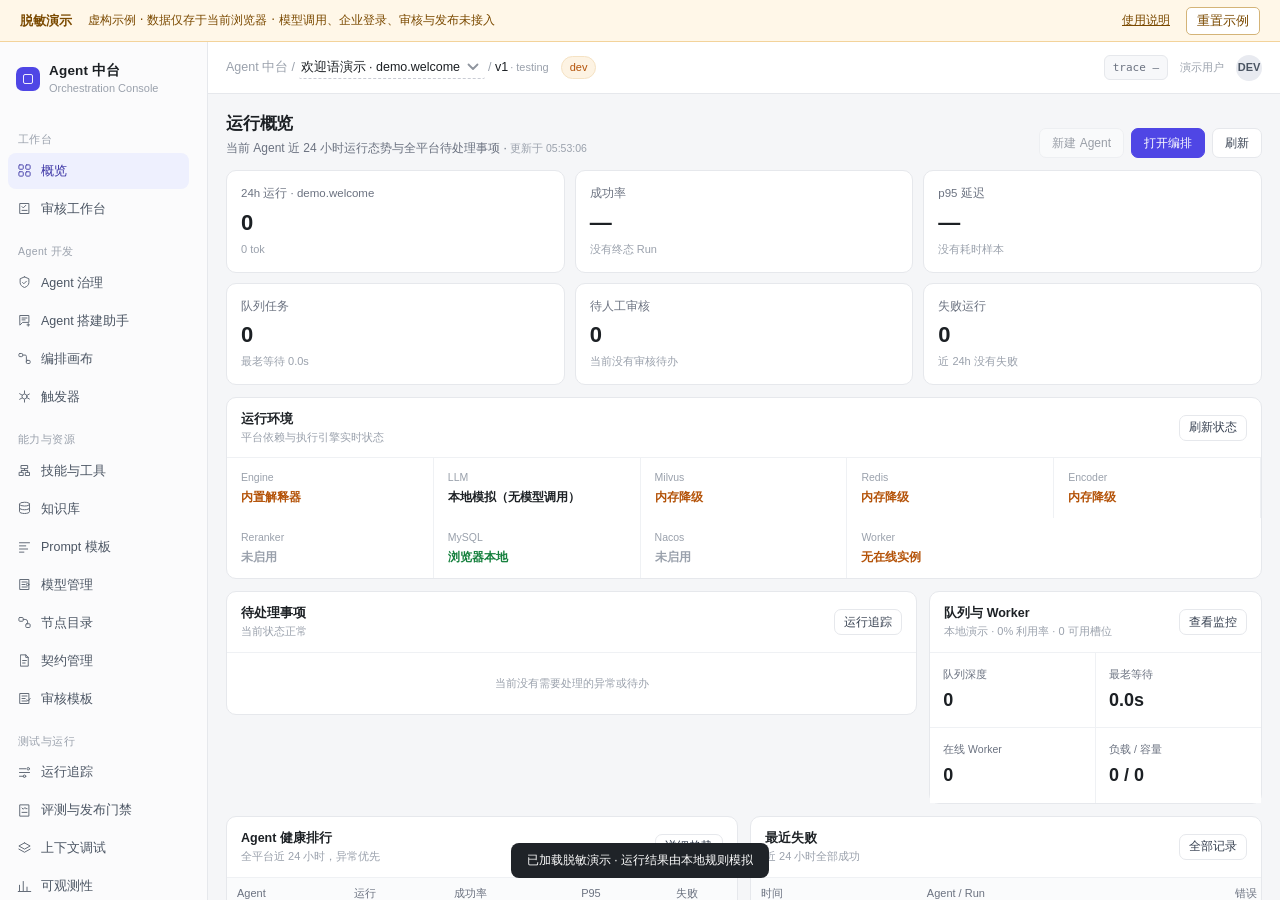
==== index.html @ 15eb8cb1 "发布无需登录的脱敏网页演示 仅包含脱敏静态页面、虚构演示数据与本地模拟逻辑，用于 GitHub Pages 展示。" ====
<!DOCTYPE html>
<html lang="zh-CN">
<head>
<meta http-equiv="Content-Security-Policy" content="default-src 'self'; script-src 'self' 'unsafe-inline'; style-src 'self' 'unsafe-inline'; img-src 'self' data:; font-src 'self'; connect-src 'none'; frame-src 'none'; object-src 'none'; base-uri 'none'; form-action 'none'">
<meta name="referrer" content="no-referrer">
<meta charset="utf-8">
<link rel="icon" href="data:,">
<meta name="viewport" content="width=device-width, initial-scale=1">
<title>Agent 中台 · 脱敏演示</title>
<link rel="stylesheet" href="./assets/console.css">
<link rel="stylesheet" href="./assets/demo.css">
</head>
<body>
<aside id="demoBanner"><strong>脱敏演示</strong><span>虚构示例 · 数据仅存于当前浏览器 · 模型调用、企业登录、审核与发布未接入</span><a href="./guide.html">使用说明</a><button id="demoReset" type="button">重置示例</button></aside>
<div class="app">
  <aside class="sidebar">
    <div class="brand">
      <div class="brand-mark"></div>
      <div>
        <div class="brand-txt">Agent 中台</div>
        <div class="brand-sub">Orchestration Console</div>
      </div>
    </div>
    <nav class="nav">
      <div class="nav-group">工作台</div>
      <div class="nav-item active" data-view="overview">
        <svg viewBox="0 0 24 24"><rect x="3" y="3" width="7" height="7" rx="1.5"/><rect x="14" y="3" width="7" height="7" rx="1.5"/><rect x="3" y="14" width="7" height="7" rx="1.5"/><rect x="14" y="14" width="7" height="7" rx="1.5"/></svg>
        <span>概览</span>
      </div>
      <div class="nav-item" data-href="./review.html">
        <svg viewBox="0 0 24 24"><path d="M5 4h14v16H5z"/><path d="M8 9l2 2 4-4M8 15h8"/></svg>
        <span>审核工作台</span><span class="nav-count" id="reviewPendingCount" hidden>—</span>
      </div>

      <div class="nav-group">Agent 开发</div>
      <div class="nav-item" data-view="govern">
        <svg viewBox="0 0 24 24"><path d="M12 3l7 3v6c0 4-3 6.5-7 8-4-1.5-7-4-7-8V6l7-3z"/><path d="M9 12l2 2 4-4"/></svg>
        <span>Agent 治理</span>
      </div>
      <div class="nav-item" data-view="builder">
        <svg viewBox="0 0 24 24"><path d="M5 4h14v11H9l-4 4z"/><path d="M8 8h8M8 11h5"/><path d="M18 17v4M16 19h4"/></svg>
        <span>Agent 搭建助手</span>
      </div>
      <div class="nav-item" data-view="canvas">
        <svg viewBox="0 0 24 24"><rect x="3" y="4" width="6" height="5" rx="1.5"/><rect x="15" y="15" width="6" height="5" rx="1.5"/><path d="M9 6.5h4a2 2 0 0 1 2 2v9"/></svg>
        <span>编排画布</span>
      </div>
      <div class="nav-item" data-view="trigger">
        <svg viewBox="0 0 24 24"><path d="M12 3v4M12 17v4M4.2 7.5l3.5 2M16.3 14l3.5 2M4.2 16.5l3.5-2M16.3 10l3.5-2"/><circle cx="12" cy="12" r="4"/></svg>
        <span>触发器</span>
      </div>

      <div class="nav-group">能力与资源</div>
      <div class="nav-item" data-view="skill">
        <svg viewBox="0 0 24 24"><path d="M7 4h10v5H7zM4 15h6v5H4zM14 15h6v5h-6z"/><path d="M12 9v3M7 12h10M7 12v3M17 12v3"/></svg>
        <span>技能与工具</span>
      </div>
      <div class="nav-item" data-view="knowledge">
        <svg viewBox="0 0 24 24"><ellipse cx="12" cy="5" rx="8" ry="3"/><path d="M4 5v6c0 1.7 3.6 3 8 3s8-1.3 8-3V5M4 11v6c0 1.7 3.6 3 8 3s8-1.3 8-3v-6"/></svg>
        <span>知识库</span>
      </div>
      <div class="nav-item" data-view="prompt">
        <svg viewBox="0 0 24 24"><path d="M4 6h16M4 11h10M4 16h13M4 21h7"/></svg>
        <span>Prompt 模板</span>
      </div>
      <div class="nav-item" data-view="model">
        <svg viewBox="0 0 24 24"><path d="M5 4h14v16H5z"/><path d="M8 8h8M8 12h5M8 16h8"/><circle cx="17" cy="12" r="2"/></svg>
        <span>模型管理</span>
      </div>
      <div class="nav-item" data-view="node">
        <svg viewBox="0 0 24 24"><rect x="3" y="4" width="7" height="6" rx="1.5"/><rect x="14" y="14" width="7" height="6" rx="1.5"/><path d="M10 7h3a4 4 0 0 1 4 4v3"/></svg>
        <span>节点目录</span>
      </div>
      <div class="nav-item" data-view="contract">
        <svg viewBox="0 0 24 24"><path d="M6 3h8l4 4v14H6z"/><path d="M14 3v4h4M9 12h6M9 16h4"/></svg>
        <span>契约管理</span>
      </div>
      <div class="nav-item" data-view="review-template">
        <svg viewBox="0 0 24 24"><path d="M5 4h14v16H5z"/><path d="M8 8h8M8 12h5M8 16h8"/><path d="M16 14l2 2 3-4"/></svg>
        <span>审核模板</span>
      </div>

      <div class="nav-group">测试与运行</div>
      <div class="nav-item" data-view="trace">
        <svg viewBox="0 0 24 24"><path d="M4 6h10M4 12h16M4 18h7"/><circle cx="18" cy="6" r="2"/><circle cx="12" cy="18" r="2"/></svg>
        <span>运行追踪</span>
      </div>
      <div class="nav-item" data-view="evaluation">
        <svg viewBox="0 0 24 24"><path d="M5 3h14v18H5z"/><path d="M8 8l2 2 3-3M8 15h8M14 9h2"/></svg>
        <span>评测与发布门禁</span>
      </div>
      <div class="nav-item" data-view="context">
        <svg viewBox="0 0 24 24"><path d="M12 3l9 5-9 5-9-5 9-5z"/><path d="M3 13l9 5 9-5"/></svg>
        <span>上下文调试</span>
      </div>
      <div class="nav-item" data-view="obs">
        <svg viewBox="0 0 24 24"><path d="M4 20V10M10 20V4M16 20v-7M22 20H2"/></svg>
        <span>可观测性</span>
      </div>

      <div class="nav-group">平台管理</div>
      <div class="nav-item" data-view="project">
        <svg viewBox="0 0 24 24"><path d="M3 7h7l2 2h9v11H3z"/><path d="M3 7V4h7l2 3"/></svg>
        <span>项目管理</span>
      </div>
      <div class="nav-item" data-view="credential">
        <svg viewBox="0 0 24 24"><circle cx="8" cy="12" r="4"/><path d="M12 12h9M17 12v3M20 12v2"/></svg>
        <span>凭证管理</span>
      </div>
      <div class="nav-item" data-view="account">
        <svg viewBox="0 0 24 24"><circle cx="12" cy="8" r="3"/><path d="M5 20c.7-4 3-6 7-6s6.3 2 7 6"/><path d="M18 4l2 1v3"/></svg>
        <span>账号与权限</span>
      </div>
      <div class="nav-item" data-view="capabilities">
        <svg viewBox="0 0 24 24"><path d="M4 5h16v14H4z"/><path d="M8 9h8M8 13h5M8 17h7"/></svg>
        <span>平台能力</span>
      </div>
      <div class="nav-item" data-href="./guide.html">
        <svg viewBox="0 0 24 24"><path d="M4 5h16v14H4z"/><path d="M8 9h8M8 13h5M8 17h7"/></svg>
        <span>演示使用说明</span>
      </div>
    </nav>
  </aside>

  <div class="main">
    <header class="topbar">
      <div class="crumb">Agent 中台 / <select class="crumb-sel" id="agentSel" title="切换 Agent" onchange="switchAgent(this.value)"></select> / <span class="crumb-v" id="agentVer">v3</span><span class="crumb-st" id="agentSt"></span></div>
      <span class="pill dev">dev</span>
      <div class="spacer"></div>
      <span class="trace-chip mono" id="topTrace">trace demo-trace-example</span>
      <span class="card-s" id="authName"></span>
      <div class="avatar" id="authAvatar" title="账号与权限" onclick="go('account')" style="cursor:pointer">—</div>
    </header>

    <div class="views">
      <!-- OVERVIEW -->
      <section class="view active" id="view-overview">
        <div class="page-h">
          <div><div class="page-t">运行概览</div><div class="page-s">当前 Agent 近 24 小时运行态势与全平台待处理事项 · <span class="overview-updated" id="overviewUpdated">等待刷新</span></div></div>
          <div class="overview-head-actions">
            <button class="btn" onclick="openWizard('agent')">新建 Agent</button>
            <button class="btn primary" onclick="go('canvas')">打开编排</button>
            <button class="btn" id="overviewRefreshBtn" onclick="refreshSummary(true)">刷新</button>
          </div>
        </div>

        <div class="overview-kpis">
          <div class="card kpi"><div class="kpi-l" id="ovRunsL">24h 运行 · 当前 Agent</div><div class="kpi-v" id="ovRuns">—</div><div class="kpi-d" id="ovTok">—</div></div>
          <div class="card kpi"><div class="kpi-l">成功率</div><div class="kpi-v" id="ovSucc">—</div><div class="kpi-d" id="ovSuccD">—</div></div>
          <div class="card kpi"><div class="kpi-l">p95 延迟</div><div class="kpi-v" id="ovP95">—</div><div class="kpi-d" id="ovP95D">—</div></div>
          <div class="card kpi"><div class="kpi-l">队列任务</div><div class="kpi-v" id="ovQueue">—</div><div class="kpi-d" id="ovQueueD">—</div></div>
          <div class="card kpi"><div class="kpi-l">待人工审核</div><div class="kpi-v" id="ovReviews">—</div><div class="kpi-d" id="ovReviewsD">—</div></div>
          <div class="card kpi"><div class="kpi-l">失败运行</div><div class="kpi-v" id="ovFailures">—</div><div class="kpi-d" id="ovFailuresD">—</div></div>
        </div>

        <div class="card env-overview">
          <div class="card-h">
            <div><div class="card-t">运行环境</div><div class="card-s">平台依赖与执行引擎实时状态</div></div>
            <button class="btn sm" id="envRefreshBtn" onclick="probe(true)">刷新状态</button>
          </div>
          <div class="env-status-grid">
            <div class="env-status-item"><div class="env-status-label">Engine</div><span class="env-status-value mono" id="envEngine">检测中…</span></div>
            <div class="env-status-item"><div class="env-status-label">LLM</div><span class="env-status-value mono" id="envLlm">检测中…</span></div>
            <div class="env-status-item"><div class="env-status-label">Milvus</div><span class="env-status-value mono" id="envMilvus">检测中…</span></div>
            <div class="env-status-item"><div class="env-status-label">Redis</div><span class="env-status-value mono" id="envRedis">检测中…</span></div>
            <div class="env-status-item"><div class="env-status-label">Encoder</div><span class="env-status-value mono" id="envEncoder">检测中…</span></div>
            <div class="env-status-item"><div class="env-status-label">Reranker</div><span class="env-status-value mono" id="envReranker">检测中…</span></div>
            <div class="env-status-item"><div class="env-status-label">MySQL</div><span class="env-status-value mono" id="envStorage">检测中…</span></div>
            <div class="env-status-item"><div class="env-status-label">Nacos</div><span class="env-status-value mono" id="envNacos">检测中…</span></div>
            <div class="env-status-item"><div class="env-status-label">Worker</div><span class="env-status-value mono" id="envWorker">检测中…</span></div>
          </div>
        </div>

        <div class="overview-grid">
          <div class="card">
            <div class="card-h"><div><div class="card-t">待处理事项</div><div class="card-s" id="overviewActionSub">聚合审核、运行、评测与运行资源异常</div></div><button class="btn sm" onclick="go('trace')">运行追踪</button></div>
            <div class="overview-list" id="overviewActions"><div class="overview-empty">正在读取待办…</div></div>
          </div>

          <div class="card">
            <div class="card-h"><div><div class="card-t">队列与 Worker</div><div class="card-s" id="overviewRuntimeSub">实时执行资源</div></div><button class="btn sm" onclick="go('obs')">查看监控</button></div>
            <div class="overview-runtime">
              <div class="overview-runtime-item"><div class="overview-runtime-label">队列深度</div><div class="overview-runtime-value" id="overviewQueueDepth">—</div></div>
              <div class="overview-runtime-item"><div class="overview-runtime-label">最老等待</div><div class="overview-runtime-value" id="overviewQueueOldest">—</div></div>
              <div class="overview-runtime-item"><div class="overview-runtime-label">在线 Worker</div><div class="overview-runtime-value" id="overviewWorkerOnline">—</div></div>
              <div class="overview-runtime-item"><div class="overview-runtime-label">负载 / 容量</div><div class="overview-runtime-value" id="overviewWorkerLoad">—</div></div>
            </div>
          </div>
        </div>

        <div class="overview-grid equal">
          <div class="card">
            <div class="card-h"><div><div class="card-t">Agent 健康排行</div><div class="card-s">全平台近 24 小时，异常优先</div></div><button class="btn sm" onclick="go('obs')">详细趋势</button></div>
            <div class="overview-table-wrap"><table><thead><tr><th>Agent</th><th>运行</th><th>成功率</th><th>P95</th><th>失败</th><th>状态</th></tr></thead><tbody id="overviewAgentHealth"><tr><td colspan="6"><div class="overview-empty">正在统计…</div></td></tr></tbody></table></div>
          </div>
          <div class="card">
            <div class="card-h"><div><div class="card-t">最近失败</div><div class="card-s" id="overviewFailureSub">近 24 小时</div></div><button class="btn sm" onclick="go('trace')">全部记录</button></div>
            <div class="overview-table-wrap"><table><thead><tr><th>时间</th><th>Agent / Run</th><th>错误</th></tr></thead><tbody id="overviewRecentFailures"><tr><td colspan="3"><div class="overview-empty">正在读取…</div></td></tr></tbody></table></div>
          </div>
        </div>

        <div class="card">
          <div class="card-h"><div><div class="card-t">评测与发布状态</div><div class="card-s" id="overviewReleaseSub">最近评测门禁与触发器状态</div></div><button class="btn sm" onclick="go('evaluation')">评测中心</button></div>
          <div class="overview-list" id="overviewReleases"><div class="overview-empty">正在读取发布状态…</div></div>
        </div>
      </section>

      <!-- CAPABILITY CATALOG -->
      <section class="view" id="view-capabilities">
        <div class="page-h">
          <div><div class="page-t">能力清单</div><div class="page-s">本脱敏版本可体验的范围与后端接入边界</div></div>
          <button class="btn" onclick="renderCapabilityCatalog()">刷新清单</button>
        </div>
        <div class="cap-summary">
          <div class="card kpi"><div class="kpi-l">本地可体验</div><div class="kpi-v" id="capReadyCount">—</div><div class="kpi-d">支持本地交互</div></div>
          <div class="card kpi"><div class="kpi-l">界面预览</div><div class="kpi-v" id="capConditionalCount">—</div><div class="kpi-d">仅保留原型页面</div></div>
          <div class="card kpi"><div class="kpi-l">未接入</div><div class="kpi-v" id="capPlannedCount">—</div><div class="kpi-d">需要真实后端实现</div></div>
          <div class="card kpi"><div class="kpi-l">运行模式</div><div class="kpi-v" id="capCoverage">—</div><div class="kpi-d" id="capReadinessState">仅用于本地演示</div></div>
        </div>
        <div class="card cap-readiness">
          <div class="card-h"><div><div class="card-t">演示范围说明</div><div class="card-s">不展示原系统内部计划或验收结论</div></div></div>
          <div class="card-b cap-readiness-grid" id="capReadinessBreakdown"></div>
        </div>
        <div class="cap-board">
          <div class="card"><div class="card-h"><div><div class="card-t">本地可体验</div><div class="card-s">本地示例功能</div></div><span class="badge ok" id="capReadyBadge">0 项</span></div><div class="cap-list" id="capReadyList"></div></div>
          <div class="card"><div class="card-h"><div><div class="card-t">界面预览</div><div class="card-s">依赖环境配置或生产验证</div></div><span class="badge" id="capConditionalBadge">0 项</span></div><div class="cap-list" id="capConditionalList"></div></div>
          <div class="card"><div class="card-h"><div><div class="card-t">未接入服务</div><div class="card-s">本版不含下列后端实现</div></div><span class="badge wait" id="capPlannedBadge">0 项</span></div><div class="cap-list" id="capPlannedList"></div></div>
        </div>
      </section>

      <!-- CONVERSATIONAL AGENT BUILDER -->
      <section class="view" id="view-builder">
        <div class="page-h">
          <div><div class="page-t">Agent 搭建助手</div><div class="page-s">用自然语言生成可审查的 Agent 草稿；模型负责规划，中台负责能力解析、编译和校验</div></div>
          <div><span class="badge" id="builderModeBadge">草稿模式</span><button class="btn" onclick="builderNewSession()">新建对话</button></div>
        </div>
        <div id="builderNotice"></div>
        <div class="builder-toolbar">
          <div class="fld"><label>搭建会话（session_id）</label><select class="inp" id="builderSessionSelect" onchange="builderSelectSession(this.value)"><option value="">新建后开始</option></select></div>
          <div class="fld"><label>所属项目（project_code）</label><select class="inp" id="builderProject"><option value="">暂不归类</option></select></div>
          <div class="fld"><label>规划模型（model_ref）</label><select class="inp" id="builderModel"><option value="">规则规划（无模型）</option></select></div>
          <button class="btn" onclick="loadBuilderPage(true)">刷新能力</button>
        </div>
        <div class="builder-workspace">
          <div class="builder-panel">
            <div class="builder-panel-head"><div><div class="builder-panel-title">历史会话</div><div class="builder-panel-sub">仅显示当前账号创建的会话</div></div></div>
            <div class="builder-session-list" id="builderSessionList"><div class="empty">暂无搭建会话</div></div>
            <div class="builder-capability-summary" id="builderCapabilitySummary">正在读取能力目录…</div>
          </div>
          <div class="builder-panel">
            <div class="builder-panel-head"><div><div class="builder-panel-title">需求对话</div><div class="builder-panel-sub" id="builderChatSub">先描述希望 Agent 完成什么</div></div></div>
            <div class="builder-chat" id="builderChat"><div class="builder-empty"><b>描述一个可执行的目标</b>例如：输入用户名，让大模型生成中文欢迎语；失败时返回固定欢迎语。</div></div>
            <div class="builder-composer">
              <textarea class="inp" id="builderInput" placeholder="描述输入、输出、处理步骤、失败策略；也可以继续说“增加人工审核”或“把兜底改成补偿”" onkeydown="if((event.metaKey||event.ctrlKey)&&event.key==='Enter')builderSend()"></textarea>
              <div class="builder-composer-actions"><span class="builder-composer-hint">Ctrl/⌘ + Enter 发送 · 生成结果只保存草稿</span><label class="chk"><input type="checkbox" id="builderUseModel" checked>使用模型规划</label><button class="btn primary" id="builderSendBtn" onclick="builderSend()">生成方案</button></div>
            </div>
          </div>
          <div class="builder-panel">
            <div class="builder-panel-head"><div><div class="builder-panel-title">提案与校验</div><div class="builder-panel-sub" id="builderProposalSub">尚未生成</div></div></div>
            <div class="builder-proposal" id="builderProposal"><div class="builder-empty"><b>等待生成 AgentSpec</b>这里会展示编排节点、待确认项、真实依赖和 Graph 校验结果。</div></div>
            <div class="builder-footer"><span class="builder-note" id="builderDraftNote">只有 READY 提案才能创建草稿</span><button class="btn" id="builderValidateBtn" onclick="builderValidate()" disabled>重新校验</button><button class="btn primary" id="builderCreateBtn" onclick="builderCreateDraft()" disabled>创建 Agent 草稿</button></div>
          </div>
        </div>
      </section>

      <!-- CANVAS -->
      <section class="view" id="view-canvas">
        <div class="page-h">
          <div><div class="page-t">编排画布</div><div class="page-s">拖动节点调布局 · 从右侧圆点拖到目标节点即可连线 · 点连线改分支条件</div></div>
          <div class="canvas-toolbar">
            <span class="pill" id="modeBadge">检测后端…</span>
            <div class="canvas-graph-nav" aria-label="编排图导航">
              <select class="select" id="graphScopeSel" title="先选择 Agent 范围或未绑定编排图" onchange="pickGraphScope(this.value)"></select>
              <select class="select" id="graphSel" title="选择当前范围内的编排图" onchange="pickGraph(this.value)"></select>
              <input class="inp graph-search" id="graphSearch" type="search" autocomplete="off" placeholder="搜索 Graph 名称或 ID" aria-label="搜索编排图" oninput="setGraphSearch(this.value)">
            </div>
            <span class="card-s mono" id="graphMeta">—</span>
            <button class="btn" onclick="loadGraph()">重新加载</button>
            <button class="btn" id="runInputBtn" onclick="openRunInput()">运行参数</button>
            <button class="btn primary" id="runBtn" onclick="runGraph()">运行</button>
          </div>
        </div>

        <div class="canvas-toolbar" style="margin-bottom:10px;background:#fff;border:1px solid var(--line);border-radius:10px;padding:8px 10px">
          <select class="select" id="palette"></select>
          <button class="btn sm" id="addNodeBtn" onclick="addNode()">+ 添加节点</button>
          <span style="width:1px;height:18px;background:var(--line)"></span>
          <button class="btn sm" id="validateGraphBtn" onclick="validateGraph()">校验</button>
          <button class="btn sm" id="saveGraphBtn" onclick="saveGraph(false)">保存草稿</button>
          <button class="btn sm" id="publishGraphBtn" onclick="saveGraph(true)">发布版本</button>
          <button class="btn sm" id="saveGraphAsBtn" onclick="saveGraphAs()">另存为新图</button>
          <button class="btn sm danger" id="deleteGraphBtn" onclick="deleteGraph(this)">删除编排图</button>
          <span style="flex:1"></span>
          <span class="card-s">连好后点「校验 → 保存 → 运行」，本地按这张图模拟执行</span>
        </div>
        <div id="vbar"></div>

        <div class="canvas-shell">
          <div class="canvas-workspace" id="canvasWorkspace">
          <div class="canvas-col">
            <div class="canvas-stage">
              <div class="canvas-wrap" id="canvasWrap">
                <div class="canvas-layer" id="canvasLayer">
                  <div id="canvas">
                    <svg id="edges"></svg>
                  </div>
                </div>
                <div class="canvas-selection-box" id="canvasSelectionBox" aria-hidden="true"></div>
              </div>
              <div class="zoom-hint">Ctrl/⌘ + 滚轮缩放 · 空白拖拽平移 · Shift + 拖拽框选</div>
              <div class="zoom-ctl">
                <button id="zOut" title="缩小（-）" onclick="zoomStep(-1)">−</button>
                <div class="zlabel" id="zLabel" title="点击恢复 100%" onclick="zoomReset()">100%</div>
                <button id="zIn" title="放大（+）" onclick="zoomStep(1)">+</button>
                <span class="zsep"></span>
                <button class="zw" id="zFit" title="适应画布（0）" onclick="fitZoom()">适应</button>
                <button class="zw" id="zOne" title="实际大小（1）" onclick="zoomReset()">1:1</button>
                <span class="zsep"></span>
                <button class="canvas-focus-btn" id="canvasFocusBtn" title="进入画布专注模式" aria-label="进入画布专注模式" aria-pressed="false" onclick="toggleCanvasFocus()"><span id="canvasFocusIcon" aria-hidden="true">⛶</span></button>
              </div>
            </div>
            <div class="card">
              <div class="card-b split" style="padding:9px 14px">
                <div style="font-size:11.5px;color:var(--muted)">
                  graph_key · <span class="mono" id="graphKey">—</span>
                </div>
                <div style="display:flex;gap:14px;font-size:11px;color:var(--muted)">
                  <span>节点 <b style="color:var(--text)" id="gNodeCount">3</b></span>
                  <span>边 <b style="color:var(--text)" id="gEdgeCount">2</b></span>
                  <span>最大重试 <b style="color:var(--text)">2</b></span>
                  <span>checkpointer <b style="color:var(--text)">Tiered</b></span>
                </div>
              </div>
            </div>
          </div>

          <aside class="runtime-inspector" id="runtimeInspector" data-testid="runtime-inspector">
            <div class="runtime-resize" id="runtimeResize" data-testid="runtime-resize" title="拖动调整运行检查器宽度"></div>
            <div class="runtime-inspector-head">
              <div class="runtime-head-title"><div class="panel-t">运行检查器</div><div class="card-s">实时运行与节点诊断</div></div>
              <span class="badge run" id="runState">idle</span>
              <div class="inspector-spacer"></div>
              <button class="btn sm runtime-toggle" id="runtimeToggle" title="收起运行检查器" aria-label="收起运行检查器" aria-expanded="true" onclick="toggleRuntimeInspector()">›</button>
            </div>
            <div class="runtime-tabs" role="tablist" aria-label="运行检查器视图">
              <button class="runtime-tab on" data-runtime-tab="run" onclick="setRuntimeTab('run')">本次运行</button>
              <button class="runtime-tab" data-runtime-tab="log" onclick="setRuntimeTab('log')">运行日志 <span class="mono" id="logCount">0</span></button>
              <button class="runtime-tab" data-runtime-tab="node" onclick="setRuntimeTab('node')">节点输出</button>
            </div>
            <div class="runtime-pane on" data-runtime-pane="run">
              <div class="panel-sec">
                <div class="panel-h"><div class="panel-t">运行概览</div><span class="card-s">实时状态</span></div>
                <div class="panel-b" style="padding:8px 12px 10px">
                  <div class="mini-kpi"><span>节点进度</span><b id="kProg">0 / 8</b></div>
                  <div class="mini-kpi"><span>Token 累计</span><b id="kTok">0</b></div>
                  <div class="mini-kpi"><span>耗时</span><b id="kMs">0 ms</b></div>
                  <div class="mini-kpi"><span>预估成本</span><b id="kCost">¥0.000</b></div>
                  <button class="btn sm" id="cancelWaitBtn" style="display:none;width:100%;margin-top:8px" onclick="cancelLiveWait()">取消等待</button>
                </div>
              </div>

              <div class="panel-sec" id="approveSec" style="display:none;border-color:#f0d9a8;background:#fffdf6">
                <div class="panel-h" style="background:#fff8e8;border-color:#f3e3c0">
                  <div class="panel-t" style="color:#92400e">待人工审批</div><span class="badge wait">waiting</span>
                </div>
                <div class="panel-b" style="padding:9px 12px 11px">
                  <div id="apQ" style="font-size:11.5px;line-height:1.65;color:var(--text);margin-bottom:7px">—</div>
                  <div class="mini-kpi"><span>置信度</span><b id="apConf">—</b></div>
                  <div class="mini-kpi" style="align-items:flex-start"><span>质检意见</span><b id="apReasons" style="font-weight:400;font-size:10.5px;color:var(--muted);text-align:right;max-width:150px">—</b></div>
                  <div id="apForm" style="display:flex;flex-direction:column;gap:6px;margin-top:8px"></div>
                  <input id="apNote" placeholder="审批意见（可选）" style="width:100%;margin:8px 0 7px;box-sizing:border-box;border:1px solid var(--line);border-radius:6px;padding:5px 7px;font-size:11px;font-family:inherit;outline:none">
                  <div style="display:flex;gap:6px">
                    <button class="btn sm primary" style="flex:1" onclick="approveRun('approve')">通过并继续</button>
                    <button class="btn sm" style="flex:0 0 auto" onclick="approveRun('reject')">驳回重做</button>
                    <button class="btn sm" style="flex:0 0 auto" onclick="cancelLiveWait()">取消</button>
                  </div>
                  <div style="font-size:10px;color:var(--faint);margin-top:7px;line-height:1.5">
                    图已停在 <span class="mono">interrupt()</span>，状态存在 checkpointer；关掉服务重启也能接着审。
                  </div>
                </div>
              </div>
            </div>
            <div class="runtime-pane runtime-log-pane" data-runtime-pane="log">
              <div class="runtime-log-head"><div class="panel-t">运行日志</div><span class="card-s">按时间持续更新</span></div>
              <div class="log" id="log"></div>
            </div>
            <div class="runtime-pane runtime-node-pane" data-runtime-pane="node" id="runtimeNodeBody">
              <div class="empty">选择节点后查看本次运行的输入、输出和模型调用诊断</div>
            </div>
          </aside>
          </div>

          <div class="side-panel" id="canvasInspector" data-testid="canvas-inspector">
            <div class="inspector-head">
              <div class="panel-t">节点摘要</div>
              <div class="inspector-spacer"></div>
              <span class="card-s" id="inspectorSelection">未选择节点</span>
              <button class="btn sm inspector-toggle" id="inspectorToggle" data-testid="inspector-toggle" title="收起节点摘要" aria-label="收起节点摘要" aria-expanded="true" onclick="toggleInspector()">⌄</button>
            </div>
            <div class="inspector-content">
              <div class="inspector-detail inspector-summary" id="detailSec">
                <div id="inspectorSummaryBody"><div class="empty">点击节点查看摘要，双击进入配置</div></div>
              </div>
            </div>
          </div>
        </div>
      </section>

      <!-- TRACE -->
      <section class="view" id="view-trace">
        <div class="page-h">
          <div><div class="page-t">运行追踪</div><div class="page-s">画布、API 与触发器创建的 Run 统一在这里查看 · 运行中每 5 秒自动刷新</div></div>
          <div class="trace-actions">
            <div class="trace-run-search">
              <input class="inp" id="traceRunId" autocomplete="off" placeholder="输入 run_id，例如 r_B32F974C" onkeydown="if(event.key==='Enter') locateTraceRun()">
              <button class="btn" id="traceLocateBtn" onclick="locateTraceRun()">定位</button>
            </div>
            <button class="btn" id="traceRefreshBtn" onclick="refreshTraceRuns(this)">刷新</button>
            <button class="btn" onclick="copySelectedTraceId()">复制 traceId</button>
            <button class="btn" onclick="go('canvas')">回到画布</button>
          </div>
        </div>
        <div class="trace-grid">
          <div class="card" style="align-self:start">
            <div class="card-h"><div class="card-t">Run 列表</div><div class="card-s">最近 30 条</div></div>
            <div class="trace-list-meta" id="traceListMeta">进入页面后自动刷新</div>
            <div id="runList"></div>
          </div>
          <div class="card">
            <div class="card-h">
              <div><div class="card-t" id="traceTitle">选择一次运行</div><div class="card-s mono" id="traceSub">—</div></div>
              <span class="badge ok" id="traceBadge">succeeded</span>
            </div>
            <div class="card-b" style="padding:12px 14px 4px">
              <div class="grid g4" style="gap:8px">
                <div><div class="kpi-l">总耗时</div><div style="font-size:16px;font-weight:600" id="tTotal">—</div></div>
                <div><div class="kpi-l">Token</div><div style="font-size:16px;font-weight:600" id="tTok">—</div></div>
                <div><div class="kpi-l">工具调用</div><div style="font-size:16px;font-weight:600" id="tTool">—</div></div>
                <div><div class="kpi-l">重试</div><div style="font-size:16px;font-weight:600" id="tRetry">—</div></div>
              </div>
            </div>
            <div class="spans" id="spans">
              <div class="timeline-scale"><div>节点</div><div>时间轴</div><div style="text-align:right">耗时 / Token</div></div>
              <div class="empty">运行一次后这里会出现节点级 span</div>
            </div>
            <div class="card-h" style="border-top:1px solid var(--line-2)">
              <div><div class="card-t">节点输入输出</div><div class="card-s">点击上方时间线节点查看持久化快照</div></div>
              <span class="card-s mono" id="traceNodeName">未选择</span>
            </div>
            <div class="card-b" id="traceNodeIO" data-testid="trace-node-io">
              <div class="empty">选择一个节点查看输入与输出</div>
            </div>
            <div class="card-h" style="border-top:1px solid var(--line-2);border-bottom:none">
              <div class="card-t">事件流（SSE）</div><div class="card-s">Last-Event-ID 可续传</div>
            </div>
            <div class="code" id="sse" style="max-height:150px;border-top:1px solid var(--line-2)">// 等待运行…</div>
          </div>
        </div>
      </section>

      <!-- CONTEXT -->
      <section class="view" id="view-context">
        <div class="page-h">
          <div><div class="page-t">召回与上下文装配</div><div class="page-s">Redis 会话槽位 · Milvus 三路召回（稠密 + BM25 + bge-m3）· 统一融合与预算裁剪</div></div>
          <button class="btn" id="memoryWriteBtn" onclick="openMemoryWrite()">写入记忆</button>
        </div>

        <div class="ctx-bar">
          <select class="inp" id="ctxKnowledge" onchange="contextKnowledgeChanged()"><option value="">选择知识库后召回</option></select>
          <input type="text" id="q" value="" placeholder="请输入需要检索的问题" onkeydown="if(event.key==='Enter')recall()">
          <button class="btn primary" id="contextRecallBtn" onclick="recall()">召回</button>
          <div class="ctx-rerank-options">
            <label class="chk"><input type="checkbox" id="ctxRerank" checked onchange="contextRerankChanged()">启用重排（rerank）</label>
            <label>候选数量（candidate_top_n） <input class="inp" id="ctxCandidateTopN" type="number" min="1" max="100" value="20"></label>
            <label>最终返回数（top_k） <input class="inp" id="ctxTopK" type="number" min="1" max="50" value="5"></label>
            <label>重排最低分（rerank_min_score） <input class="inp" id="ctxRerankMinScore" type="number" min="0" max="1" step="0.05" value="0"></label>
          </div>
        </div>

        <div class="grid g2" style="grid-template-columns:1.45fr 1fr">
          <div class="card">
            <div class="card-h"><div class="card-t">融合结果</div><div class="card-s" id="fuseMeta">RRF k=60 · top 5</div></div>
            <div class="card-b" id="hits"><div class="empty">输入 query 后点击召回</div></div>
          </div>

          <div style="display:flex;flex-direction:column;gap:12px">
            <div class="card">
              <div class="card-h"><div class="card-t">召回源</div><div class="card-s">可单独关闭对比</div></div>
              <div class="card-b">
                <div style="display:flex;gap:14px;margin-bottom:10px">
                  <label class="chk config-label"><input type="checkbox" id="srcMilvus" checked onchange="recall()">使用 Milvus 召回（use_milvus）</label>
                  <label class="chk config-label"><input type="checkbox" id="srcRedis" checked onchange="recall()">使用 Redis 槽位（use_redis）</label>
                </div>
                <div class="hint">三路候选先执行最低相关度过滤，再按 RRF 融合排序。融合排名分仅用于排序，不代表语义相似度。</div>
              </div>
            </div>

            <div class="card">
              <div class="card-h"><div class="card-t">上下文装配</div><div class="card-s" id="budgetTxt">0 / 8000 tokens</div></div>
              <div class="card-b">
                <div class="budget-seg" id="budgetBar">
                  <div style="width:0%;background:#c7cbff"></div><div style="width:0%;background:#bfe3cb"></div>
                  <div style="width:0%;background:#f6dfbd"></div><div style="width:0%;background:#d5d9e0"></div>
                </div>
                <div class="legend" id="budgetLegend"></div>
                <div style="margin-top:10px;border-top:1px dashed var(--line);padding-top:8px">
                  <div class="slot-row"><span class="slot-k">system + 指令</span><span class="slot-v">800</span></div>
                  <div class="slot-row"><span class="slot-k">任务 / 输入</span><span class="slot-v">1,600</span></div>
                  <div class="slot-row"><span class="slot-k">检索上下文</span><span class="slot-v" id="bRet">0</span></div>
                  <div class="slot-row"><span class="slot-k">会话历史（6 轮）</span><span class="slot-v">1,200</span></div>
                  <div class="slot-row"><span class="slot-k">输出预留</span><span class="slot-v">1,600</span></div>
                </div>
                <div class="hint">超预算时按融合排名截断，并推送 <span class="mono">context_trimmed</span> 事件。</div>
              </div>
            </div>

            <div class="card">
              <div class="card-h"><div class="card-t">Redis 会话槽位</div><div class="card-s mono">ttl 2h</div></div>
              <div class="card-b" id="slots"></div>
            </div>
          </div>
        </div>
        <div class="card" style="margin-top:12px">
          <div class="card-h">
            <div><div class="card-t">上下文运行调试</div><div class="card-s">按真实 Agent Run 查看加载、过滤、排序、压缩与模型治理决策</div></div>
            <div style="flex:1"></div>
            <select class="inp" id="contextRunSelect" style="width:min(460px,48vw)" onchange="loadContextRunDebug(this.value)"><option value="">选择最近运行</option></select>
            <button class="btn sm" onclick="loadContextRuns()">刷新</button>
          </div>
          <div class="card-b" id="contextRunDebug"><div class="empty">选择一个包含 LLM 节点的运行查看上下文决策</div></div>
        </div>
        <div class="card" style="margin-top:12px">
          <div class="card-h">
            <div><div class="card-t">长期记忆</div><div class="card-s">当前知识库的记忆真源、血缘和索引状态</div></div>
            <div style="flex:1"></div><span class="card-s" id="memoryCount">—</span>
            <button class="btn sm" onclick="loadMemoryList()">刷新</button>
          </div>
          <div class="memory-list" id="memoryList"><div class="empty">选择知识库后查看记忆</div></div>
        </div>
      </section>

      <!-- KNOWLEDGE BASE -->
      <section class="view" id="view-knowledge">
        <div class="page-h">
          <div>
            <div class="page-t">知识库治理</div>
            <div class="page-s">租户隔离 · Agent 授权 · 敏感级别 · 保留期限 · 写入配额 · 变更审计</div>
          </div>
          <div style="display:flex;gap:8px">
            <button class="btn" onclick="loadKnowledgePage(KNOWLEDGE_GOV.code)">刷新</button>
            <button class="btn" id="knowledgeUploadShortcut" onclick="knowledgeOpenUpload()">上传文档</button>
            <button class="btn primary" onclick="knowledgeNew()">新建知识库</button>
          </div>
        </div>
        <div class="gov-grid">
          <div class="card" style="align-self:start">
            <div class="card-h"><div class="card-t">知识库目录</div><div class="card-s" id="knowledgeCount">—</div></div>
            <div id="knowledgeList" style="max-height:600px;overflow:auto"></div>
          </div>
          <div id="knowledgeDetail" style="display:flex;flex-direction:column;gap:12px;min-width:0">
            <div class="card"><div class="empty">从左侧选择一个知识库，或新建知识库</div></div>
          </div>
        </div>
      </section>

      <!-- CONTRACT -->
      <section class="view" id="view-contract">
        <div class="page-h">
          <div><div class="page-t">契约注册</div><div class="page-s">JSON Schema 是 Agent 之间的边界，版本发布后不可变</div></div>
          <div style="display:flex;gap:8px">
            <button class="btn" onclick="go('govern')">去治理页</button>
            <button class="btn primary" onclick="openWizard('version')">发布新版本</button>
          </div>
        </div>
        <div class="grid" style="grid-template-columns:250px 1fr">
          <div class="card" style="align-self:start">
            <div class="card-h"><div class="card-t">Agent</div><div class="card-s" id="agentCount">—</div></div>
            <div id="agentPickList"></div>
          </div>
          <div class="card">
            <div class="card-h"><div class="card-t" id="cTitle">未选择 Agent</div><div class="card-s mono" id="cId">—</div></div>
            <div class="tabs" id="cTabs">
              <div class="tab on" data-tab="input">input_schema</div>
              <div class="tab" data-tab="output">output_schema</div>
              <div class="tab" data-tab="errors">错误码</div>
              <div class="tab" data-tab="events">SSE 事件</div>
            </div>
            <div class="code" id="cBody"></div>
          </div>
        </div>
      </section>

      <!-- OBS -->
      <section class="view" id="view-obs">
        <div class="page-h">
          <div><div class="page-t">可观测性</div><div class="page-s">仅统计当前浏览器中的模拟运行；未接入真实队列或 Worker</div></div>
          <div style="display:flex;gap:8px;align-items:center">
            <span class="card-s mono" id="obsAt">—</span>
            <button class="btn" onclick="loadObs()">刷新</button>
          </div>
        </div>
        <div class="obs-filter-bar">
          <div class="fld"><label>项目（project_code）</label><select class="select" id="obsProject" onchange="applyObsFilters('project')"></select></div>
          <div class="fld"><label>Agent（agent_code）</label><select class="select" id="obsAgent" onchange="applyObsFilters('agent')"></select></div>
          <div class="fld"><label>版本（version）</label><select class="select" id="obsVersion" onchange="applyObsFilters('version')"></select></div>
          <div class="fld"><label>时间范围（range_seconds）</label><select class="select" id="obsRange" onchange="applyObsFilters('range')"><option value="3600">近 1 小时</option><option value="86400" selected>近 24 小时</option><option value="604800">近 7 天</option><option value="2592000">近 30 天</option></select></div>
          <div class="obs-scope" id="obsScopeLabel">当前账号可见范围</div>
        </div>
        <div id="obsRuntimeAlert" style="margin-bottom:12px"></div>
        <div class="grid g4" style="margin-bottom:12px">
          <div class="card kpi"><div class="kpi-l">队列积压</div><div class="kpi-v" id="obsQueueDepth">—</div><div class="kpi-d" id="obsQueueDepthD">—</div></div>
          <div class="card kpi"><div class="kpi-l">最老等待</div><div class="kpi-v" id="obsQueueOldest">—</div><div class="kpi-d" id="obsQueueOldestD">—</div></div>
          <div class="card kpi"><div class="kpi-l">在线 Worker</div><div class="kpi-v" id="obsWorkerOnline">—</div><div class="kpi-d" id="obsWorkerOnlineD">—</div></div>
          <div class="card kpi"><div class="kpi-l">执行容量</div><div class="kpi-v" id="obsWorkerLoad">—</div><div class="kpi-d" id="obsWorkerLoadD">—</div></div>
        </div>
        <div class="card" style="margin-bottom:12px">
          <div class="card-h"><div><div class="card-t">队列与 Worker 实时状态</div><div class="card-s" id="obsRuntimeSub">每 10 秒自动刷新</div></div><div class="card-s mono" id="obsQueueName">—</div></div>
          <div style="overflow:auto"><table><thead><tr><th>Worker</th><th>状态</th><th>负载</th><th>利用率</th><th>心跳</th><th>可接任务</th></tr></thead>
            <tbody id="obsWorkers"><tr><td colspan="6"><div class="empty">加载中…</div></td></tr></tbody></table></div>
          <div class="card-b" style="border-top:1px solid var(--line)"><div class="card-s" style="margin-bottom:5px">最老排队任务样本</div><div id="obsQueueSamples" class="mono" style="font-size:11px;color:var(--muted)">—</div></div>
        </div>
        <div class="grid g4" style="margin-bottom:12px">
          <div class="card kpi"><div class="kpi-l">运行总数</div><div class="kpi-v" id="obsRuns">—</div><div class="kpi-d" id="obsRunsD">—</div></div>
          <div class="card kpi"><div class="kpi-l">成功率</div><div class="kpi-v" id="obsSucc">—</div><div class="kpi-d" id="obsSuccD">—</div></div>
          <div class="card kpi"><div class="kpi-l">p95 延迟</div><div class="kpi-v" id="obsP95">—</div><div class="kpi-d" id="obsP95D">—</div></div>
          <div class="card kpi"><div class="kpi-l">成本（估）</div><div class="kpi-v" id="obsCost">—</div><div class="kpi-d" id="obsCostD">—</div></div>
        </div>
        <div class="grid g2" style="margin-bottom:12px">
          <div class="card">
            <div class="card-h"><div class="card-t">最近 Run 耗时</div><div class="card-s">当前筛选范围</div></div>
            <div class="card-b" id="obsLat"><div class="empty">加载中…</div></div>
          </div>
          <div class="card">
            <div class="card-h"><div class="card-t">最近一次 Run · 节点耗时构成</div><div class="card-s" id="obsNodeSub">—</div></div>
            <div class="card-b" id="obsNodes"><div class="empty">加载中…</div></div>
          </div>
        </div>
        <div class="card" style="margin-bottom:12px">
          <div class="card-h"><div><div class="card-t">节点历史性能</div><div class="card-s" id="obsNodeHistorySub">按 Agent、版本、Graph 和节点分别聚合</div></div><span class="card-s">持久化 node_end 事件</span></div>
          <div class="obs-node-table"><table><thead><tr><th>Agent / 版本</th><th>Graph</th><th>节点</th><th>样本</th><th>平均</th><th>P50</th><th>P95</th><th>最大</th><th>失败率</th></tr></thead>
            <tbody id="obsNodeHistory"><tr><td colspan="9"><div class="empty">加载中…</div></td></tr></tbody></table></div>
        </div>
        <div class="grid g2">
          <div class="card">
            <div class="card-h"><div class="card-t">最近失败</div><div class="card-s" id="obsFailSub">—</div></div>
            <table><thead><tr><th>run</th><th>agent</th><th>错误码</th><th>时间</th></tr></thead>
              <tbody id="obsFails"><tr><td colspan="4"><div class="empty">—</div></td></tr></tbody></table>
          </div>
          <div class="card">
            <div class="card-h"><div class="card-t">尚未接入</div><div class="card-s">缺什么就说缺什么，不画假图</div></div>
            <div class="card-b" style="font-size:11.5px;color:var(--muted);line-height:1.95">
              · <b>延迟趋势</b>：已有 Run 与节点事件账本，但尚未做按分钟/天的时序聚合与长期保留<br>
              · <b>护栏拦截</b>：guard 事件只在单次 run 的事件流里，没有聚合落库<br>
              · <b>成本对账</b>：按 <span class="mono">usage.cost_usd</span> 实时累加，未与账单核验
            </div>
          </div>
        </div>
      </section>

      <!-- PROMPT -->
      <section class="view" id="view-prompt">
        <div class="page-h">
          <div>
            <div class="page-t">Prompt 模板</div>
            <div class="page-s">运行期真相在库里，不在 Python 里 · 保存生成新 rev · 已发布版本钉住旧 rev，改了要发新版本才生效</div>
          </div>
          <div style="display:flex;gap:8px">
            <button class="btn" onclick="loadPromptPage()">刷新</button>
            <button class="btn primary" onclick="promptNew()">新建模板</button>
          </div>
        </div>
        <div class="gov-grid">
          <div class="card" style="align-self:start">
            <div class="card-h"><div class="card-t">模板</div><div class="card-s" id="pmCount">—</div></div>
            <div id="pmList" style="max-height:600px;overflow:auto"></div>
          </div>
          <div id="pmDetail" style="display:flex;flex-direction:column;gap:12px;min-width:0">
            <div class="card"><div class="empty">从左侧选一个模板；或点「新建模板」给某个节点加一份专属说法</div></div>
          </div>
        </div>
      </section>

      <!-- REVIEW TEMPLATE -->
      <section class="view" id="view-review-template">
        <div class="page-h">
          <div>
            <div class="page-t">人工审核模板</div>
            <div class="page-s">面向业务人员组织审核内容 · JSON 路径绑定 · 不可变版本 · 发布后绑定 stable</div>
          </div>
          <div style="display:flex;gap:8px">
            <button class="btn" onclick="loadReviewTemplatePage(REVIEW_TEMPLATE_GOV.code)">刷新</button>
            <button class="btn primary" id="reviewTemplateNewBtn" onclick="reviewTemplateNew()">新建模板</button>
          </div>
        </div>
        <div id="reviewTemplateNotice"></div>
        <div class="gov-grid review-template-layout">
          <div class="card review-template-directory">
            <div class="card-h"><div class="card-t review-template-directory-head">模板目录</div><div class="review-template-count" id="reviewTemplateCount">—</div></div>
            <div class="review-template-list" id="reviewTemplateList"></div>
          </div>
          <div id="reviewTemplateDetail" style="display:flex;flex-direction:column;gap:12px;min-width:0">
            <div class="card"><div class="empty">选择模板查看版本，或创建一份业务审核模板</div></div>
          </div>
        </div>
      </section>

      <!-- MODEL -->
      <section class="view" id="view-model">
        <div class="page-h">
          <div>
            <div class="page-t">LLM 模型治理</div>
            <div class="page-s">多模型注册 · 凭证隔离 · 连通性测试 · 不可变版本 · Agent 发布时固定模型版本</div>
          </div>
          <div style="display:flex;gap:8px">
            <button class="btn" onclick="loadModelPage(MODEL_GOV.code)">刷新</button>
            <button class="btn primary" onclick="modelNew()">新建模型</button>
          </div>
        </div>
        <div class="gov-grid">
          <div class="card" style="align-self:start">
            <div class="card-h"><div class="card-t">Model Registry</div><div class="card-s" id="modelCount">—</div></div>
            <div id="modelList" style="max-height:600px;overflow:auto"></div>
          </div>
          <div id="modelDetail" style="display:flex;flex-direction:column;gap:12px;min-width:0">
            <div class="card"><div class="empty">从左侧选择一个模型，或新建模型</div></div>
          </div>
        </div>
      </section>

      <!-- CREDENTIAL -->
      <section class="view" id="view-credential">
        <div class="page-h">
          <div>
            <div class="page-t">凭证管理</div>
            <div class="page-s">加密存储 · 环境隔离 · 轮换与启停 · 引用保护 · 全程审计</div>
          </div>
          <div style="display:flex;gap:8px">
            <button class="btn" onclick="loadCredentialPage(CREDENTIAL_GOV.code)">刷新</button>
            <button class="btn primary" onclick="credentialNew()">新建凭证</button>
          </div>
        </div>
        <div class="gov-grid">
          <div class="card" style="align-self:start">
            <div class="card-h"><div class="card-t">凭证保险箱</div><div class="card-s" id="credentialCount">—</div></div>
            <div id="credentialList" style="max-height:600px;overflow:auto"></div>
          </div>
          <div id="credentialDetail" style="display:flex;flex-direction:column;gap:12px;min-width:0">
            <div class="card"><div class="empty">从左侧选择一个凭证，或新建凭证</div></div>
          </div>
        </div>
      </section>

      <!-- SKILL -->
      <section class="view" id="view-skill">
        <div class="page-h">
          <div>
            <div class="page-t">Skill 治理</div>
            <div class="page-s">能力注册 · 不可变版本 · 输入/输出契约 · 测试准入 · 发布与引用审计</div>
          </div>
          <div style="display:flex;gap:8px">
            <button class="btn" onclick="loadSkillPage(SKILL_GOV.code)">刷新</button>
            <button class="btn" onclick="skillInstall()">安装外部 Skill</button>
            <button class="btn primary" onclick="skillNew()">新建 Skill</button>
          </div>
        </div>
        <div class="gov-grid">
          <div class="card" style="align-self:start">
            <div class="card-h"><div class="card-t">Skill Registry</div><div class="card-s" id="skillCount">—</div></div>
            <div id="skillList" style="max-height:600px;overflow:auto"></div>
          </div>
          <div id="skillDetail" style="display:flex;flex-direction:column;gap:12px;min-width:0">
            <div class="card"><div class="empty">从左侧选择一个 Skill</div></div>
          </div>
        </div>
      </section>

      <!-- EVALUATION -->
      <section class="view" id="view-evaluation">
        <div class="page-h">
          <div>
            <div class="page-t">自动化评测与发布门禁</div>
            <div class="page-s">数据集回归 · 确定性断言 · 延迟与 Token 阈值 · 基线对比 · 发布拦截</div>
          </div>
          <div style="display:flex;gap:8px">
            <button class="btn" onclick="loadEvaluationPage(EVAL_GOV.code)">刷新</button>
            <button class="btn primary" id="newEvaluationDatasetBtn" onclick="evaluationNewDataset()">新建数据集</button>
          </div>
        </div>
        <div class="gov-grid">
          <div class="card" style="align-self:start">
            <div class="card-h"><div class="card-t">评测数据集</div><div class="card-s" id="evaluationDatasetCount">—</div></div>
            <div class="node-filters">
              <input class="inp" id="evaluationSearch" placeholder="搜索名称或 code" oninput="renderEvaluationDatasetList()">
              <select class="inp" id="evaluationAgentFilter" onchange="renderEvaluationDatasetList()"><option value="">全部 Agent</option></select>
            </div>
            <div id="evaluationDatasetList" style="max-height:650px;overflow:auto"></div>
          </div>
          <div id="evaluationDetail" style="display:flex;flex-direction:column;gap:12px;min-width:0">
            <div class="card"><div class="empty">选择或新建一个评测数据集</div></div>
          </div>
        </div>
      </section>

      <!-- TRIGGER -->
      <section class="view" id="view-trigger">
        <div class="page-h">
          <div>
            <div class="page-t">触发器治理中心</div>
            <div class="page-s">定时任务 · Webhook · 事件订阅 · 启停 · 执行记录 · 失败重放</div>
          </div>
          <div style="display:flex;gap:8px">
            <button class="btn" onclick="loadTriggerPage(TRIGGER_GOV.code)">刷新</button>
            <button class="btn primary" id="newTriggerBtn" onclick="triggerNew()">新建触发器</button>
          </div>
        </div>
        <div class="gov-grid">
          <div class="card" style="align-self:start">
            <div class="card-h"><div class="card-t">触发器目录</div><div class="card-s" id="triggerCount">—</div></div>
            <div class="node-filters">
              <input class="inp" id="triggerSearch" placeholder="搜索名称或 code" oninput="renderTriggerList()">
              <select class="inp" id="triggerTypeFilter" onchange="renderTriggerList()"><option value="">全部类型</option><option value="cron">定时任务</option><option value="webhook">Webhook</option><option value="event">事件订阅</option></select>
              <select class="inp" id="triggerStatusFilter" onchange="renderTriggerList()"><option value="">全部状态</option><option value="active">已启用</option><option value="disabled">已停用</option></select>
              <select class="inp" id="triggerAgentFilter" onchange="renderTriggerList()"><option value="">全部 Agent</option></select>
            </div>
            <div id="triggerList" style="max-height:600px;overflow:auto"></div>
          </div>
          <div id="triggerDetail" style="display:flex;flex-direction:column;gap:12px;min-width:0">
            <div class="card"><div class="empty">从左侧选择一个触发器，或新建触发器</div></div>
          </div>
        </div>
      </section>

      <!-- NODE -->
      <section class="view" id="view-node">
        <div class="page-h">
          <div>
            <div class="page-t">节点管理</div>
            <div class="page-s">节点目录 · 配置契约 · 编排引用 · 运行状态 · 变更审计</div>
          </div>
          <div style="display:flex;gap:8px">
            <button class="btn" onclick="go('skill');skillNew()">新建共享能力</button>
            <button class="btn primary" onclick="nodeAddPrivate()">添加 Agent 专属节点</button>
            <button class="btn" onclick="loadNodePage(NODE_GOV.selected)">刷新</button>
          </div>
        </div>
        <div class="gov-grid">
          <div class="card" style="align-self:start">
            <div class="card-h"><div class="card-t">节点目录</div><div class="card-s" id="nodeCount">—</div></div>
            <div class="node-filters">
              <input class="inp" id="nodeSearch" placeholder="搜索名称或 type" oninput="nodeApplyFilters()">
              <select class="inp" id="nodeCategory" onchange="nodeApplyFilters()"><option value="">全部分类</option></select>
              <select class="inp" id="nodeScope" onchange="nodeApplyFilters()"><option value="">全部范围</option><option value="platform">平台共享</option><option value="agent">Agent 专属</option></select>
              <select class="inp" id="nodeStatus" onchange="nodeApplyFilters()"><option value="">全部状态</option><option value="enabled">已启用</option><option value="disabled">已停用</option></select>
            </div>
            <div id="nodeList" style="max-height:600px;overflow:auto"></div>
          </div>
          <div id="nodeDetail" style="display:flex;flex-direction:column;gap:12px;min-width:0">
            <div class="card"><div class="empty">从左侧选择一个节点类型</div></div>
          </div>
        </div>
      </section>

      <!-- PROJECT -->
      <section class="view" id="view-project">
        <div class="page-h">
          <div><div class="page-t">项目治理</div><div class="page-s">组织业务空间 · 管理 Agent 主项目归属 · 保持历史运行项目快照稳定</div></div>
          <div style="display:flex;gap:8px"><button class="btn" onclick="loadProjectPage(PROJECT_GOV.code)">刷新</button><button class="btn primary" id="newProjectBtn" onclick="projectNew()">新建项目</button></div>
        </div>
        <div id="projectNotice"></div>
        <div class="gov-grid">
          <div class="card" style="align-self:start"><div class="card-h"><div class="card-t">项目目录</div><div class="card-s" id="projectCount">—</div></div><div id="projectList" style="max-height:600px;overflow:auto"></div></div>
          <div id="projectDetail" style="display:flex;flex-direction:column;gap:12px;min-width:0"></div>
        </div>
      </section>

      <!-- GOVERN -->
      <section class="view" id="view-govern">
        <div class="page-h">
          <div>
            <div class="page-t">Agent 治理</div>
            <div class="page-s">注册 · 不可变版本 · 评测准入 · 灰度与发布 · 依赖与审计（只读取本地虚构数据）</div>
          </div>
          <div style="display:flex;gap:8px">
            <button class="btn" onclick="loadGov(GOV.code)">刷新</button>
            <button class="btn primary" id="newAgentBtn" onclick="openWizard('agent')">新建 Agent</button>
          </div>
        </div>
        <div class="gov-grid">
          <div class="card" style="align-self:start">
            <div class="card-h"><div><div class="card-t">注册表</div><div class="card-s" id="govCount">—</div></div><select class="inp" id="govProjectFilter" style="width:130px;height:30px" onchange="renderGovList()"><option value="">全部项目</option></select></div>
            <div id="govList" style="max-height:560px;overflow:auto"></div>
          </div>
          <div id="govDetail" style="display:flex;flex-direction:column;gap:12px;min-width:0"></div>
        </div>
      </section>

      <!-- ACCOUNT -->
      <section class="view" id="view-account">
        <div class="page-h">
          <div>
            <div class="page-t">账号与权限</div>
            <div class="page-s">飞书认证 · 中台 RBAC 授权 · 服务端会话 · 实时撤权 · 安全审计</div>
          </div>
          <div style="display:flex;gap:8px">
            <button class="btn" onclick="loadAccountPage()">刷新</button>
            <button class="btn" id="accountSyncBtn" onclick="accountSyncDirectory()">同步飞书通讯录</button>
            <button class="btn" id="logoutBtn" onclick="authLogout()">退出登录</button>
          </div>
        </div>
        <div id="accountNotice"></div>
        <div class="account-grid" id="accountWorkspace">
          <div class="card">
            <div class="card-h"><div class="card-t">平台账号</div><div class="card-s" id="accountCount">—</div></div>
            <div id="accountList" style="max-height:600px;overflow:auto"></div>
          </div>
          <div id="accountDetail"><div class="card"><div class="empty">从左侧选择一个账号</div></div></div>
        </div>
        <div class="card" id="accountAuditCard" style="margin-top:12px">
          <div class="card-h"><div class="card-t">安全审计</div><div class="card-s">最近 100 条</div></div>
          <div style="overflow:auto"><table><thead><tr><th>时间</th><th>操作人</th><th>动作</th><th>对象</th><th>结果</th></tr></thead><tbody id="accountAudit"></tbody></table></div>
        </div>
      </section>
    </div>
  </div>
</div>

<div class="auth-gate" id="authGate">
  <div class="auth-panel">
    <div class="brand">
      <div class="brand-mark"></div>
      <div><div class="brand-txt">Agent 中台</div><div class="brand-sub">Identity & Access</div></div>
    </div>
    <div class="auth-title">登录到 Agent 中台</div>
    <div class="auth-copy" id="authGateCopy">使用企业飞书账号完成身份验证，权限由 Agent 中台角色控制。</div>
    <div class="auth-actions">
      <button class="btn primary" id="feishuLoginBtn" onclick="authFeishuLogin()">使用飞书登录</button>
      <button class="btn" id="localLoginBtn" onclick="authLocalLogin()" style="display:none">本地开发登录</button>
    </div>
  </div>
</div>

<div class="mask" id="projectTokenMask" role="dialog" aria-modal="true" aria-labelledby="projectTokenTitle">
  <div class="modal" style="width:min(760px,100%)">
    <div class="modal-h">
      <div><div class="modal-t" id="projectTokenTitle">创建项目 API Token</div><div class="card-s" id="projectTokenSub">用于服务端通过 App ID + Token 调用项目内 Agent</div></div>
      <div style="flex:1"></div><button class="btn ghost sm" onclick="projectTokenClose()">关闭</button>
    </div>
    <div class="modal-b">
      <div id="projectTokenForm" class="frm">
        <div class="fld wide"><label>名称（name） <b>*</b></label><input class="inp" id="projectTokenName" placeholder="广告系统测试环境"></div>
        <div class="fld wide"><label>权限范围（scopes）</label><div style="display:flex;gap:16px;flex-wrap:wrap;padding:8px 0"><label><input type="checkbox" class="project-token-scope" value="agent.invoke" checked> 调用 Agent（agent.invoke）</label><label><input type="checkbox" class="project-token-scope" value="run.read" checked> 查询运行（run.read）</label><label><input type="checkbox" class="project-token-scope" value="run.event"> 投递等待事件（run.event）</label></div></div>
        <div class="fld wide"><label>Agent 白名单（agent_codes）</label><select class="inp" id="projectTokenAgents" multiple style="min-height:96px"></select><div class="hint">不选择表示允许调用项目内全部 Agent。</div></div>
        <div class="fld"><label>来源 IP（allowed_ips）</label><textarea class="inp" id="projectTokenIps" rows="3" placeholder="192.0.2.0/24&#10;198.51.100.10"></textarea><div class="hint">每行一个 IP/CIDR；留空不限制。</div></div>
        <div class="fld"><label>回调域名（callback_hosts）</label><textarea class="inp" id="projectTokenCallbacks" rows="3" placeholder="callback.example.internal"></textarea><div class="hint">每行一个主机名；留空时禁止 callback_url。</div></div>
        <div class="fld"><label>每分钟上限（rate_limit_per_min）</label><input class="inp" id="projectTokenRate" type="number" min="1" max="10000" value="60"></div>
        <div class="fld"><label>过期时间（expires_at）</label><input class="inp" id="projectTokenExpiry" type="datetime-local"><div class="hint">留空表示长期有效。</div></div>
      </div>
      <div id="projectTokenSecret" style="display:none"></div>
    </div>
    <div class="modal-f"><div class="hint" id="projectTokenFoot">Token 明文只在创建或轮换后展示一次。</div><div style="flex:1"></div><button class="btn" onclick="projectTokenClose()">取消</button><button class="btn primary" id="projectTokenSubmit" onclick="projectTokenCreate(this)">创建 Token</button></div>
  </div>
</div>

<div class="mask" id="nodeConfigMask" role="dialog" aria-modal="true" aria-labelledby="nodeConfigTitle" data-testid="node-config-mask" onclick="nodeEditorBackdrop(event)">
  <div class="modal node-config-modal" data-testid="node-config-modal">
    <div class="modal-h">
      <div><div class="modal-t" id="nodeConfigTitle">节点配置</div><div class="card-s mono" id="nodeConfigMeta">—</div></div>
      <span class="node-editor-dirty" id="nodeConfigDirty">未保存</span>
      <div style="flex:1"></div>
      <button class="btn ghost sm" id="nodeConfigClose" onclick="closeNodeEditor()">关闭</button>
    </div>
    <div class="node-config-tabs" role="tablist" aria-label="节点配置视图">
      <button class="node-config-tab" data-tab="basic" onclick="setNodeEditorTab('basic')">基础配置</button>
      <button class="node-config-tab" data-tab="config" onclick="setNodeEditorTab('config')">输入输出与业务配置</button>
      <button class="node-config-tab" data-tab="test" onclick="setNodeEditorTab('test')">试运行</button>
      <button class="node-config-tab" data-tab="help" onclick="setNodeEditorTab('help')">使用说明</button>
    </div>
    <div class="modal-b" id="detailBody"><div class="empty">请选择节点</div></div>
    <div class="modal-f">
      <div class="hint" id="nodeConfigHint" style="margin:0">保存后写入当前画布草稿，仍需点击画布顶部“保存草稿”持久化。</div>
      <div style="flex:1"></div>
      <button class="btn" onclick="closeNodeEditor()">取消</button>
      <button class="btn" id="nodeConfigSave" onclick="saveNodeEditor(false)">保存配置</button>
      <button class="btn primary" id="nodeConfigSaveRun" onclick="saveNodeEditor(true)">保存并试运行</button>
    </div>
  </div>
</div>

<div class="mask" id="wizMask">
  <div class="modal">
    <div class="modal-h">
      <div class="modal-t" id="wizTitle">新建 Agent</div>
      <div class="wiz-steps" id="wizSteps"></div>
      <div style="flex:1"></div>
      <button class="btn ghost sm" onclick="closeWizard()">关闭</button>
    </div>
    <div class="modal-b">
      <div id="wizStep1">
        <div class="frm">
          <div class="fld">
            <label>编码（code） <b>*</b></label>
            <input class="inp mono" id="wCode" maxlength="96" placeholder="voc.weekly.agent" autocomplete="off">
            <div class="hint">3–96 个字符，以小写字母开头，可使用小写字母、数字、点、下划线和连字符；注册后不可改</div>
          </div>
          <div class="fld">
            <label>名称（name） <b>*</b></label>
            <input class="inp" id="wName" placeholder="反馈分析 周报" autocomplete="off">
          </div>
          <div class="fld">
            <label>所属项目（project_code）</label>
            <select class="inp" id="wProject"><option value="">未归类</option></select>
            <div class="hint">项目用于治理、审核目录和统计，不替代 Agent 权限</div>
          </div>
          <div class="fld wide">
            <label>说明（description）</label>
            <input class="inp" id="wDesc" placeholder="一句话说清这个 agent 干什么、给谁用" autocomplete="off">
          </div>
          <div class="fld">
            <label>责任部门（owner_dept）</label>
            <input class="inp" id="wDept" placeholder="数据中台" autocomplete="off">
          </div>
          <div class="fld">
            <label>负责人（owner_user）</label>
            <input class="inp" id="wOwner" placeholder="xk" autocomplete="off">
          </div>
          <div class="fld">
            <label>可见性（visibility）</label>
            <select class="inp" id="wVis">
              <option value="internal">internal · 仅中台内部</option>
              <option value="public">public · 可被其他 agent 调用</option>
            </select>
          </div>
          <div class="fld">
            <label>标签（tags，逗号分隔）</label>
            <input class="inp" id="wTags" placeholder="voc,weekly" autocomplete="off">
          </div>
        </div>
      </div>

      <div id="wizStep2" style="display:none">
        <div class="frm">
          <div class="fld">
            <label>绑定编排图（graph_id） <b>*</b></label>
            <select class="inp" id="wGraph" onchange="wizPreview()"></select>
            <div class="hint" id="wGraphHint">绑定后，生产调用（stable 别名）就跑这张图</div>
            <div id="wGraphActions" style="display:none;gap:6px;margin-top:7px">
              <button class="btn sm" type="button" onclick="wizCreateStarterGraph()">快速创建最小编排图</button>
              <button class="btn sm" type="button" onclick="refreshWizardGraphs()">刷新列表</button>
            </div>
          </div>
          <div class="fld">
            <label>错误码（error_codes，逗号分隔）</label>
            <input class="inp mono" id="wErrs" autocomplete="off" placeholder="CONTRACT_INPUT_INVALID,TOOL_TIMEOUT">
            <div class="hint">必须至少声明一个，否则评测的 errors 项不通过</div>
          </div>
          <div class="fld">
            <label>输入契约（input_schema）</label>
            <textarea class="inp schema-editor" data-json-editor="true" id="wIn" spellcheck="false" oninput="wizPreview()"></textarea>
          </div>
          <div class="fld">
            <label>输出契约（output_schema）</label>
            <textarea class="inp schema-editor" data-json-editor="true" id="wOut" spellcheck="false" oninput="wizPreview()"></textarea>
          </div>
          <div class="fld wide">
            <label>上下文策略（context_policy）</label>
            <textarea class="inp schema-editor" data-json-editor="true" id="wContextPolicy" spellcheck="false" oninput="wizPreview()"></textarea>
            <div class="hint">默认关闭并兼容旧版；启用后按来源、路径和 Token 预算装配 LLM 上下文，可按节点 ID 覆盖</div>
          </div>
          <div class="fld">
            <label>QPS 配额（quota.qps）</label>
            <input class="inp" id="wQps" type="number" min="1" value="10">
          </div>
          <div class="fld">
            <label>每日 Token 配额（quota.daily_tokens）</label>
            <input class="inp" id="wTokens" type="number" min="1000" step="1000" value="2000000">
          </div>
          <div class="fld wide">
            <label class="chk"><input type="checkbox" id="wPublish" checked onchange="wizPreview()"> 创建后评测并发布（publish_after_create）</label>
          </div>
          <div class="fld wide">
            <div class="sub-t">请求预览</div>
            <div class="req" id="wizReq">—</div>
          </div>
        </div>
      </div>
      <div class="wiz-err" id="wizErr" role="alert" aria-live="polite"></div>
    </div>
    <div class="modal-f">
      <button class="btn" id="wizBack" onclick="wizPrev()" style="display:none">上一步</button>
      <button class="btn primary" id="wizNext" onclick="wizNext()">下一步</button>
      <div style="flex:1"></div>
      <div class="hint" id="wizHint" style="margin:0"></div>
    </div>
  </div>
</div>

<div class="mask" id="runInputMask">
  <div class="modal run-input-modal">
    <div class="modal-h">
      <div><div class="modal-t">运行参数</div><div class="card-s mono" id="runInputMeta">—</div></div>
      <div style="flex:1"></div>
      <button class="btn ghost sm" onclick="closeRunInput()">关闭</button>
    </div>
    <div class="modal-b">
      <div class="run-input-meta">这里填写一次 Agent 调用的 input。start 节点启用 copy_input 后，会把它复制到 variables。保存的测试用例仅留在当前浏览器，请勿填写密钥或生产敏感数据。</div>
      <div class="run-input-controls">
        <select class="inp" id="runCaseSel" onchange="selectRunCase(this.value)"></select>
        <input class="inp" id="runCaseName" placeholder="测试用例名称">
        <button class="btn sm" onclick="newRunCase()">新建</button>
        <button class="btn sm" onclick="saveRunCase()">保存</button>
        <button class="btn sm danger" id="deleteRunCaseBtn" onclick="deleteRunCase()">删除</button>
      </div>
      <textarea class="inp run-input-editor" data-json-editor="true" id="runInputEditor" spellcheck="false" oninput="runInputEdited(this.value)"></textarea>
      <div class="run-input-status" id="runInputStatus"></div>
    </div>
    <div class="modal-f">
      <button class="btn" onclick="resetRunInputSample()">恢复 Schema 示例</button>
      <div style="flex:1"></div>
      <button class="btn" id="validateRunInputBtn" onclick="validateRunInput(true)">校验输入</button>
      <button class="btn primary" id="runFromInputBtn" onclick="runFromInputPanel()">运行编排</button>
    </div>
  </div>
</div>

<div class="mask" id="knowledgeDeleteMask" role="dialog" aria-modal="true" aria-labelledby="knowledgeDeleteTitle">
  <div class="modal confirm-modal">
    <div class="modal-h">
      <div class="modal-t" id="knowledgeDeleteTitle">删除知识库</div>
      <div style="flex:1"></div>
      <button class="btn ghost sm" id="knowledgeDeleteClose" onclick="closeKnowledgeDelete()">关闭</button>
    </div>
    <div class="modal-b">
      <div class="confirm-warning"><b>此操作不可撤销</b><br>将物理删除知识库、全部文档、切片、记忆真源和向量索引。</div>
      <div class="confirm-target" id="knowledgeDeleteTarget">—</div>
      <div class="hint" id="knowledgeDeleteSummary"></div>
      <div class="fld" style="margin-top:14px">
        <label id="knowledgeDeleteLabel">输入知识库 code 以确认</label>
        <input class="inp mono" id="knowledgeDeleteInput" autocomplete="off" spellcheck="false" oninput="knowledgeDeleteInputChanged()">
      </div>
      <div class="confirm-error" id="knowledgeDeleteError"></div>
    </div>
    <div class="modal-f">
      <div style="flex:1"></div>
      <button class="btn" id="knowledgeDeleteCancel" onclick="closeKnowledgeDelete()">取消</button>
      <button class="btn danger" id="knowledgeDeleteConfirm" onclick="confirmKnowledgeDelete(this)" disabled>确认删除</button>
    </div>
  </div>
</div>

<div class="mask" id="agentPurgeMask" role="dialog" aria-modal="true" aria-labelledby="agentPurgeTitle">
  <div class="modal confirm-modal" style="width:min(760px,100%)">
    <div class="modal-h">
      <div><div class="modal-t" id="agentPurgeTitle">永久删除归档 Agent</div><div class="card-s mono" id="agentPurgeTarget">—</div></div>
      <div style="flex:1"></div>
      <button class="btn ghost sm" id="agentPurgeClose" onclick="closeAgentPurge()">关闭</button>
    </div>
    <div class="modal-b">
      <div class="confirm-warning"><b>此操作不可撤销</b><br>将物理删除 Agent、历史版本、运行与审核记录，以及它独占的编排图和知识库。共享资源只解除归属，不会被误删。</div>
      <div id="agentPurgePreview" style="margin-top:14px"><div class="empty">正在分析影响范围…</div></div>
      <div class="fld" style="margin-top:14px">
        <label id="agentPurgeLabel">输入 Agent code 以确认</label>
        <input class="inp mono" id="agentPurgeInput" autocomplete="off" spellcheck="false" oninput="agentPurgeInputChanged()">
      </div>
      <div class="confirm-error" id="agentPurgeError"></div>
    </div>
    <div class="modal-f">
      <div class="hint" style="margin:0">Skill、LLM 模型、凭证和安全审计始终保留。</div>
      <div style="flex:1"></div>
      <button class="btn" id="agentPurgeCancel" onclick="closeAgentPurge()">取消</button>
      <button class="btn danger" id="agentPurgeConfirm" onclick="confirmAgentPurge(this)" disabled>永久删除</button>
    </div>
  </div>
</div>

<div class="mask" id="memoryWriteMask" role="dialog" aria-modal="true" aria-labelledby="memoryWriteTitle">
  <div class="modal memory-modal">
    <div class="modal-h">
      <div><div class="modal-t" id="memoryWriteTitle">写入长期记忆</div><div class="card-s" id="memoryWriteSub">写入 MySQL 真源并建立 Milvus 索引</div></div>
      <div style="flex:1"></div>
      <button class="btn ghost sm" onclick="closeMemoryWrite()">关闭</button>
    </div>
    <div class="modal-b">
      <div class="frm">
        <div class="fld">
          <label>知识库（knowledge_base） <b>*</b></label>
          <select class="inp" id="memoryKnowledge"></select>
        </div>
        <div class="fld">
          <label>记忆类型（memory_type）</label>
          <select class="inp" id="memoryType">
            <option value="semantic">semantic · 事实/知识</option>
            <option value="episodic">episodic · 事件/经历</option>
            <option value="profile">profile · 用户偏好</option>
            <option value="procedural">procedural · 流程/方法</option>
          </select>
        </div>
        <div class="fld wide">
          <label>标题（title） <b>*</b></label>
          <input class="inp" id="memoryTitle" maxlength="255" autocomplete="off" placeholder="概括这条记忆的内容">
        </div>
        <div class="fld wide">
          <label>正文（content） <b>*</b></label>
          <textarea class="inp memory-editor" id="memoryContent" spellcheck="false" placeholder="填写需要长期保存并参与检索的事实或结论"></textarea>
        </div>
        <div class="fld">
          <label>重要度（importance，0-1）</label>
          <input class="inp" id="memoryImportance" type="number" min="0" max="1" step="0.1" value="0.5">
        </div>
        <div class="fld">
          <label>记忆 ID（memory_id）</label>
          <input class="inp mono" id="memoryId" readonly placeholder="保存后由服务端生成">
        </div>
      </div>
      <div class="memory-meta" id="memoryMeta">租户、敏感级别与保留期限由所选知识库决定；操作会记录当前登录用户。</div>
      <div class="confirm-error" id="memoryWriteError"></div>
    </div>
    <div class="modal-f">
      <div style="flex:1"></div>
      <button class="btn" onclick="closeMemoryWrite()">取消</button>
      <button class="btn primary" id="memoryWriteSubmit" onclick="submitMemory()">确认写入</button>
    </div>
  </div>
</div>

<div class="mask" id="reviewTemplatePreviewMask" role="dialog" aria-modal="true" aria-labelledby="reviewTemplatePreviewTitle" onclick="reviewTemplatePreviewBackdrop(event)">
  <div class="modal review-preview-modal">
    <div class="modal-h">
      <div><div class="modal-t" id="reviewTemplatePreviewTitle">业务审核效果预览</div><div class="card-s">使用当前编辑区和 sample_data，不保存任何数据</div></div>
      <div style="flex:1"></div>
      <button class="btn ghost sm" type="button" onclick="closeReviewTemplateDirectPreview()">关闭</button>
    </div>
    <div class="modal-b" id="reviewTemplatePreviewBody"><div class="empty">正在生成预览…</div></div>
    <div class="modal-f"><div class="hint" style="margin:0">按钮和表单仅展示效果，不能在预览中提交审核。</div><div style="flex:1"></div><button class="btn primary" type="button" onclick="closeReviewTemplateDirectPreview()">返回编辑</button></div>
  </div>
</div>

<div class="toast" id="toast"></div>

<script src="./assets/demo-runtime.js"></script>
<script src="./assets/console.js"></script>
<script src="./assets/demo-ui.js"></script>
</body>
</html>
---- assets/console.css ----
:root{
  --bg:#f5f6f8; --panel:#ffffff; --line:#e6e8ec; --line-2:#eff1f4;
  --text:#1c2024; --muted:#6b7280; --faint:#9aa1ac;
  --accent:#4f46e5; --accent-soft:#eef0fe;
  --green:#15803d; --green-soft:#e9f7ee;
  --amber:#b45309; --amber-soft:#fdf3e3;
  --red:#b91c1c; --red-soft:#fdecec;
  --teal:#0f766e; --teal-soft:#e6f5f3;
  --radius:10px;
}
*{box-sizing:border-box;margin:0;padding:0}
html,body{height:100%}
body{
  font-family:-apple-system,BlinkMacSystemFont,"PingFang SC","Hiragino Sans GB","Microsoft YaHei",sans-serif;
  background:var(--bg); color:var(--text); font-size:13px; line-height:1.6;
  -webkit-font-smoothing:antialiased;
}
.mono{font-family:"SF Mono",ui-monospace,Menlo,Consolas,monospace}
.app{display:flex;height:100vh;overflow:hidden}

.sidebar{width:208px;height:100vh;flex:0 0 208px;background:#fbfbfc;border-right:1px solid var(--line);display:flex;flex-direction:column;overflow:hidden}
.brand{padding:18px 16px 14px;display:flex;align-items:center;gap:9px;flex:0 0 auto}
.brand-mark{width:24px;height:24px;border-radius:7px;background:var(--accent);position:relative;flex:0 0 24px}
.brand-mark:after{content:"";position:absolute;inset:7px;border:1.5px solid #fff;border-radius:2px;opacity:.9}
.brand-txt{font-size:13.5px;font-weight:600;letter-spacing:.2px}
.brand-sub{font-size:11px;color:var(--faint);margin-top:-2px}
.nav{padding:6px 8px;flex:1 1 auto;min-height:0;overflow-x:hidden;overflow-y:auto;scrollbar-gutter:stable;scrollbar-width:thin;scrollbar-color:#c9cdd5 transparent;overscroll-behavior:contain}
.nav::-webkit-scrollbar{width:6px}
.nav::-webkit-scrollbar-thumb{background:#c9cdd5;border-radius:6px}
.nav::-webkit-scrollbar-track{background:transparent}
.nav-item{display:flex;align-items:center;gap:9px;padding:8px 9px;border-radius:8px;color:#4b5563;cursor:pointer;font-size:12.5px;margin-bottom:2px;user-select:none;transition:background .12s}
.nav-item:hover{background:#f0f1f4}
.nav-item.active{background:var(--accent-soft);color:#3730a3;font-weight:500}
.nav-count{margin-left:auto;min-width:19px;height:18px;padding:0 5px;border-radius:9px;background:var(--amber-soft);color:var(--amber);font-size:10px;line-height:18px;text-align:center}
.nav-item svg{width:15px;height:15px;flex:0 0 15px;stroke:currentColor;fill:none;stroke-width:1.6;stroke-linecap:round;stroke-linejoin:round;opacity:.85}
.nav-group{font-size:10.5px;color:var(--faint);padding:14px 10px 5px;letter-spacing:.4px}
.dot{width:6px;height:6px;border-radius:50%;background:var(--green);display:inline-block}

.main{flex:1;display:flex;flex-direction:column;min-width:0}
.topbar{height:52px;flex:0 0 52px;background:#fff;border-bottom:1px solid var(--line);display:flex;align-items:center;padding:0 18px;gap:12px}
.crumb{font-size:12.5px;color:var(--faint)}
.crumb b{color:var(--text);font-weight:500}
/* 顶栏 agent 切换：外观做成面包屑的一部分，避免多一个控件抢视觉 */
.crumb-sel{appearance:none;-webkit-appearance:none;border:none;background:transparent;
  font:inherit;font-weight:500;color:var(--text);padding:1px 24px 1px 2px;cursor:pointer;
  border-bottom:1px dashed #c9ccd4;border-radius:2px;
  background-image:url("data:image/svg+xml,%3Csvg xmlns='http://www.w3.org/2000/svg' width='12' height='8' viewBox='0 0 12 8'%3E%3Cpath d='M1.5 1.5 6 6l4.5-4.5' fill='none' stroke='%238f959e' stroke-width='1.8' stroke-linecap='round' stroke-linejoin='round'/%3E%3C/svg%3E");
  background-repeat:no-repeat;background-position:right 6px center;background-size:12px 8px}
.crumb-sel:hover{border-bottom-color:var(--accent);color:var(--accent)}
.crumb-sel:focus{outline:none;border-bottom-color:var(--accent)}
.crumb-v{color:var(--text);font-weight:500}
.crumb-st{font-size:11px;color:var(--faint);margin-left:2px}
.pill{font-size:11px;padding:2px 8px;border-radius:20px;background:#f1f2f5;color:#4b5563;border:1px solid var(--line)}
.pill.dev{background:var(--amber-soft);color:var(--amber);border-color:#f5e2c3}
.topbar .spacer{flex:1}
.trace-chip{font-size:11px;color:var(--muted);background:#f7f8fa;border:1px solid var(--line);border-radius:6px;padding:3px 8px}
.avatar{width:26px;height:26px;border-radius:50%;background:#e8eaf0;color:#4b5563;display:flex;align-items:center;justify-content:center;font-size:11px;font-weight:600}

.views{flex:1;overflow:auto;padding:16px 18px 28px}
.view{display:none}
.view.active{display:block;animation:fade .18s ease}
@keyframes fade{from{opacity:0;transform:translateY(3px)}to{opacity:1;transform:none}}

.card{background:var(--panel);border:1px solid var(--line);border-radius:var(--radius)}
.card-h{padding:11px 14px;border-bottom:1px solid var(--line-2);display:flex;align-items:center;justify-content:space-between;gap:10px}
.card-t{font-size:12.5px;font-weight:600}
.card-s{font-size:11px;color:var(--faint);font-weight:400}
.card-b{padding:14px}
.grid{display:grid;gap:12px}
.g4{grid-template-columns:repeat(4,1fr)}
.g3{grid-template-columns:repeat(3,1fr)}
.g2{grid-template-columns:repeat(2,1fr)}
@media (max-width:1180px){.g4{grid-template-columns:repeat(2,1fr)}}

.kpi{padding:13px 14px}
.kpi-l{font-size:11.5px;color:var(--muted);display:flex;align-items:center;gap:6px}
.kpi-v{font-size:22px;font-weight:600;letter-spacing:-.4px;margin-top:2px}
.kpi-d{font-size:11px;color:var(--faint);margin-top:1px}
.up{color:var(--green)}
.down{color:var(--red)}

.page-h{display:flex;align-items:flex-end;justify-content:space-between;margin-bottom:12px;gap:12px}
.page-t{font-size:17px;font-weight:600;letter-spacing:-.2px}
.page-s{font-size:12px;color:var(--muted);margin-top:2px}

.btn{display:inline-flex;align-items:center;gap:6px;height:30px;padding:0 12px;border-radius:7px;border:1px solid var(--line);background:#fff;color:#374151;font-size:12px;cursor:pointer;font-family:inherit;transition:.12s}
.btn:hover{background:#f8f9fb;border-color:#d8dbe1}
.btn.primary{background:var(--accent);border-color:var(--accent);color:#fff}
.btn.primary:hover{background:#4338ca;border-color:#4338ca}
.btn.danger{background:#fff;color:var(--red);border-color:#efcaca}
.btn.danger:hover{background:var(--red-soft);border-color:#e6b8b8}
.btn.ghost{border-color:transparent;background:transparent;color:var(--muted)}
.btn:disabled{opacity:.5;cursor:not-allowed}
.btn.sm{height:26px;padding:0 9px;font-size:11.5px}
.btn.loading:before{content:"";width:12px;height:12px;border:2px solid currentColor;border-right-color:transparent;border-radius:50%;animation:btn-spin .7s linear infinite;flex:0 0 12px}
@keyframes btn-spin{to{transform:rotate(360deg)}}

.select{height:30px;border:1px solid var(--line);border-radius:7px;background:#fff;padding:0 8px;font-size:12px;color:#374151;font-family:inherit}
select.select,select.inp{appearance:none;-webkit-appearance:none;background-color:#fff;background-image:url("data:image/svg+xml,%3Csvg xmlns='http://www.w3.org/2000/svg' width='12' height='8' viewBox='0 0 12 8'%3E%3Cpath d='M1.5 1.5 6 6l4.5-4.5' fill='none' stroke='%238f959e' stroke-width='1.8' stroke-linecap='round' stroke-linejoin='round'/%3E%3C/svg%3E");background-repeat:no-repeat;background-position:right 10px center;background-size:12px 8px;padding-right:32px}

/* overview */
.hero{background:#fff;border:1px solid var(--line);border-radius:12px;padding:18px 20px;margin-bottom:12px;display:flex;justify-content:space-between;align-items:center;gap:20px}
.hero h1{font-size:18px;font-weight:600;letter-spacing:-.3px}
.hero p{font-size:12.5px;color:var(--muted);margin-top:4px;max-width:640px}
.env-overview{margin-bottom:12px;overflow:hidden}
.env-status-grid{display:grid;grid-template-columns:repeat(5,minmax(0,1fr))}
.env-status-item{min-width:0;padding:11px 14px;border-right:1px solid var(--line-2)}
.env-status-item:last-child{border-right:0}
.env-status-label{font-size:10.5px;color:var(--faint);margin-bottom:2px}
.env-status-value{display:block;min-width:0;font-size:12px;font-weight:600;white-space:nowrap;overflow:hidden;text-overflow:ellipsis}
@media(max-width:1000px){.env-status-grid{grid-template-columns:repeat(3,minmax(0,1fr))}.env-status-item{border-bottom:1px solid var(--line-2)}.env-status-item:nth-child(3n){border-right:0}.env-status-item:nth-last-child(-n+2){border-bottom:0}}
.overview-head-actions{display:flex;align-items:center;gap:7px;flex-wrap:wrap}
.overview-kpis{display:grid;grid-template-columns:repeat(6,minmax(0,1fr));gap:10px;margin-bottom:12px}
.overview-grid{display:grid;grid-template-columns:minmax(0,1.35fr) minmax(320px,.65fr);gap:12px;margin-bottom:12px;align-items:start}
.overview-grid.equal{grid-template-columns:repeat(2,minmax(0,1fr))}
.overview-list{display:flex;flex-direction:column}
.overview-row{display:flex;align-items:flex-start;gap:10px;padding:10px 13px;border-bottom:1px solid var(--line-2);cursor:pointer}
.overview-row:last-child{border-bottom:0}.overview-row:hover{background:#fafbfc}
.overview-row-main{min-width:0;flex:1}.overview-row-title{font-size:12px;font-weight:600;overflow-wrap:anywhere}
.overview-row-sub{font-size:10.5px;line-height:1.55;color:var(--muted);margin-top:2px;overflow-wrap:anywhere}
.overview-mark{width:8px;height:8px;border-radius:50%;margin-top:5px;flex:0 0 8px;background:var(--accent)}
.overview-mark.warn{background:var(--amber)}.overview-mark.fail{background:var(--red)}.overview-mark.ok{background:var(--green)}
.overview-runtime{display:grid;grid-template-columns:repeat(2,minmax(0,1fr));gap:1px;background:var(--line-2)}
.overview-runtime-item{background:#fff;padding:13px}.overview-runtime-value{font-size:18px;font-weight:650;margin-top:3px}.overview-runtime-label{font-size:10.5px;color:var(--muted)}
.overview-table-wrap{overflow:auto}.overview-table-wrap table{min-width:640px}.overview-table-wrap tr[data-agent],.overview-table-wrap tr[data-run]{cursor:pointer}
.overview-table-wrap tr[data-agent]:hover td,.overview-table-wrap tr[data-run]:hover td{background:#fafbfc}
.overview-health{display:inline-flex;align-items:center;gap:5px}.overview-health:before{content:"";width:7px;height:7px;border-radius:50%;background:var(--green)}
.overview-health.warn:before{background:var(--amber)}.overview-health.fail:before{background:var(--red)}
.overview-empty{padding:22px 14px;text-align:center;color:var(--faint);font-size:11px}.overview-updated{font-size:10.5px;color:var(--faint)}
@media(max-width:1280px){.overview-kpis{grid-template-columns:repeat(3,minmax(0,1fr))}}
@media(max-width:920px){.overview-grid,.overview-grid.equal{grid-template-columns:1fr}.overview-kpis{grid-template-columns:repeat(2,minmax(0,1fr))}}
.stack{border:1px solid var(--line);border-radius:8px;overflow:hidden}
.layer{display:flex;align-items:center;gap:10px;padding:9px 12px;border-bottom:1px solid var(--line-2);background:#fff}
.layer:last-child{border-bottom:none}
.layer-k{font-size:10.5px;color:var(--accent);background:var(--accent-soft);border-radius:4px;padding:1px 6px;flex:0 0 auto;font-weight:500}
.layer-n{font-size:12px;font-weight:500;flex:0 0 96px}
.layer-d{font-size:11.5px;color:var(--muted)}
.step{display:flex;gap:10px;padding:11px 0;border-bottom:1px dashed var(--line);align-items:flex-start}
.step:last-child{border:none;padding-bottom:0}
.step-n{width:22px;height:22px;border-radius:50%;background:#f1f2f5;color:#4b5563;font-size:11px;display:flex;align-items:center;justify-content:center;flex:0 0 22px;font-weight:600}
.step.done .step-n{background:var(--green-soft);color:var(--green)}
.step.cur .step-n{background:var(--accent);color:#fff}
.step.part .step-n{background:#fef3c7;color:#b45309}
.step.todo .step-n{background:#f1f2f5;color:#9ca3af}
.step.todo .step-t{color:var(--muted)}
.step-ev{font-size:10.5px;color:var(--muted);margin-top:2px}
.step-t{font-size:12.5px;font-weight:500}
.step-s{font-size:11.5px;color:var(--muted)}

/* capability catalog */
.cap-summary{display:grid;grid-template-columns:repeat(4,minmax(0,1fr));gap:10px;margin-bottom:12px}
.cap-readiness{margin-bottom:12px}
.cap-readiness-grid{display:grid;grid-template-columns:repeat(3,minmax(0,1fr));gap:12px}
.cap-readiness-item{min-width:0}
.cap-readiness-head{display:flex;align-items:center;justify-content:space-between;gap:8px;font-size:11.5px}
.cap-readiness-head b{font-weight:600}
.cap-readiness-head span{color:var(--muted);white-space:nowrap}
.cap-readiness-track{height:6px;margin-top:6px;border-radius:4px;background:#eef0f3;overflow:hidden}
.cap-readiness-fill{height:100%;border-radius:inherit;background:var(--accent)}
.cap-readiness-note{font-size:10.5px;line-height:1.55;color:var(--muted);margin-top:5px}
.cap-board{display:grid;grid-template-columns:repeat(3,minmax(0,1fr));gap:12px;align-items:start}
.cap-list{display:flex;flex-direction:column}
.cap-item{padding:11px 13px;border-bottom:1px solid var(--line-2)}
.cap-item:last-child{border-bottom:0}
.cap-item-head{display:flex;align-items:center;gap:8px;min-width:0}
.cap-item-title{font-size:12.5px;font-weight:600;min-width:0}
.cap-item-cat{font-size:9.5px;padding:1px 6px;border-radius:4px;background:#f1f2f5;color:var(--muted);white-space:nowrap}
.cap-item.ready .cap-item-cat{background:var(--green-soft);color:var(--green)}
.cap-item.conditional .cap-item-cat{background:#eef2ff;color:var(--accent)}
.cap-item.planned .cap-item-cat{background:var(--amber-soft);color:var(--amber)}
.cap-item-desc{font-size:11.5px;line-height:1.65;color:var(--muted);margin-top:3px}
.cap-item-evidence{font-size:10.5px;color:var(--faint);margin-top:4px;overflow-wrap:anywhere}

/* conversational agent builder */
.builder-toolbar{display:grid;grid-template-columns:minmax(180px,1.2fr) minmax(150px,.9fr) minmax(170px,1fr) auto;gap:8px;margin-bottom:10px;padding:10px 12px;background:#fff;border:1px solid var(--line);border-radius:var(--radius);align-items:end}
.builder-workspace{display:grid;grid-template-columns:230px minmax(360px,1fr) minmax(360px,.9fr);min-height:620px;height:calc(100vh - 220px);border:1px solid var(--line);border-radius:var(--radius);background:#fff;overflow:hidden}
.builder-panel{min-width:0;min-height:0;display:flex;flex-direction:column;border-right:1px solid var(--line)}
.builder-panel:last-child{border-right:0}.builder-panel-head{height:48px;flex:0 0 48px;padding:0 13px;display:flex;align-items:center;gap:8px;border-bottom:1px solid var(--line-2)}
.builder-panel-title{font-size:12.5px;font-weight:650}.builder-panel-sub{font-size:10.5px;color:var(--muted)}
.builder-session-list{overflow:auto;flex:1}.builder-session{padding:10px 8px 10px 12px;border-bottom:1px solid var(--line-2);cursor:pointer;display:grid;grid-template-columns:minmax(0,1fr) auto;gap:6px;align-items:center}
.builder-session:hover,.builder-session.on{background:#f7f8ff}.builder-session.on{box-shadow:inset 3px 0 0 var(--accent)}
.builder-session-title{font-size:11.5px;font-weight:600;overflow:hidden;text-overflow:ellipsis;white-space:nowrap}.builder-session-meta{font-size:10px;color:var(--faint);margin-top:3px}
.builder-session-delete{width:26px;height:26px;border:0;border-radius:6px;background:transparent;color:var(--faint);cursor:pointer;font-size:15px;line-height:1;display:grid;place-items:center}.builder-session-delete:hover{background:var(--red-soft);color:var(--red)}
.builder-capability-summary{padding:10px 12px;border-top:1px solid var(--line-2);font-size:10.5px;line-height:1.7;color:var(--muted);background:#fafbfc}
.builder-chat{flex:1;min-height:0;overflow:auto;padding:16px 18px;display:flex;flex-direction:column;gap:12px;background:#fbfbfc}
.builder-message{max-width:88%;padding:10px 12px;border-radius:7px;font-size:12px;line-height:1.65;white-space:pre-wrap;overflow-wrap:anywhere}
.builder-message.user{align-self:flex-end;background:#e9eaff;color:#27245c}.builder-message.assistant,.builder-message.system{align-self:flex-start;background:#fff;border:1px solid var(--line)}
.builder-message.system{color:var(--green);border-color:#cdebd8;background:#f5fbf7}.builder-message-meta{font-size:9.5px;color:var(--faint);margin-top:5px}
.builder-empty{margin:auto;max-width:420px;text-align:center;color:var(--muted);font-size:11.5px;line-height:1.8}.builder-empty b{display:block;color:var(--text);font-size:15px;margin-bottom:4px}
.builder-composer{padding:12px;border-top:1px solid var(--line);background:#fff}.builder-composer textarea{min-height:86px;max-height:180px}.builder-composer-actions{display:flex;align-items:center;gap:8px;margin-top:8px}.builder-composer-hint{font-size:10px;color:var(--faint);flex:1}
.builder-proposal{flex:1;min-height:0;overflow:auto;padding:13px}.builder-state{display:flex;align-items:center;gap:8px;padding:9px 10px;border:1px solid var(--line);border-radius:6px;margin-bottom:10px;background:#fafbfc}
.builder-state.READY{border-color:#bfe4ce;background:#f3faf6}.builder-state.INVALID,.builder-state.MISSING_CAPABILITY{border-color:#efc8c8;background:#fff7f7}.builder-state.NEEDS_CONFIRMATION{border-color:#ead9a6;background:#fffbeb}
.builder-spec-meta{display:grid;grid-template-columns:repeat(2,minmax(0,1fr));gap:8px;margin-bottom:12px}.builder-spec-item{padding:9px 10px;border:1px solid var(--line-2);border-radius:6px}.builder-spec-label{font-size:9.5px;color:var(--faint)}.builder-spec-value{font-size:11.5px;font-weight:600;margin-top:2px;overflow-wrap:anywhere}
.builder-flow{display:flex;align-items:center;gap:7px;overflow:auto;padding:10px 2px 14px}.builder-node{flex:0 0 auto;min-width:95px;padding:8px 9px;border:1px solid #d8dce5;border-radius:6px;background:#fff}.builder-node.review{border-color:#e4cc8c;background:#fffcf3}.builder-node-id{font:10px var(--mono);color:var(--muted)}.builder-node-type{font-size:11.5px;font-weight:600;margin-top:2px}.builder-arrow{color:#a2a8b3;font-size:16px;flex:0 0 auto}
.builder-list{margin:5px 0 12px;padding-left:18px;font-size:11px;line-height:1.7;color:var(--muted)}.builder-list.err{color:var(--red)}.builder-list.warn{color:#8a5a00}.builder-list.question{color:#7c4d00}
.builder-code{max-height:240px;overflow:auto;padding:10px;border:1px solid var(--line-2);border-radius:6px;background:#f7f8fa;font:10.5px/1.6 var(--mono);white-space:pre-wrap;overflow-wrap:anywhere}
.builder-footer{padding:11px 13px;border-top:1px solid var(--line);display:flex;align-items:center;gap:8px;background:#fff}.builder-footer .builder-note{font-size:10px;color:var(--faint);flex:1}
@media(max-width:1180px){.builder-workspace{grid-template-columns:190px minmax(330px,1fr) minmax(320px,.85fr)}.builder-toolbar{grid-template-columns:1fr 1fr}.builder-toolbar .btn{align-self:end}}

/* observability scope */
.obs-filter-bar{display:grid;grid-template-columns:minmax(150px,1fr) minmax(180px,1.25fr) minmax(130px,.8fr) 120px auto;gap:8px;align-items:end;margin-bottom:12px;padding:10px 12px;background:#fff;border:1px solid var(--line);border-radius:var(--radius)}
.obs-filter-bar .fld{gap:3px}
.obs-filter-bar .obs-scope{align-self:center;min-width:180px;text-align:right;font-size:10.5px;color:var(--muted)}
.obs-node-table{overflow:auto}
.obs-node-table table{min-width:940px}
.obs-node-name{display:flex;align-items:center;gap:6px;min-width:160px}
.obs-node-name .mono{font-size:10.5px}

/* canvas */
.canvas-shell{display:flex;flex-direction:column;gap:12px;align-items:stretch}
.canvas-workspace{display:grid;grid-template-columns:minmax(0,1fr) var(--runtime-width,400px);gap:12px;align-items:stretch;min-width:0}
.canvas-col{flex:1;min-width:0;display:flex;flex-direction:column;gap:10px}
.canvas-toolbar{display:flex;align-items:center;gap:8px;flex-wrap:wrap}
.canvas-graph-nav{display:grid;grid-template-columns:minmax(160px,220px) minmax(250px,390px) minmax(130px,190px);gap:6px;align-items:center}
.canvas-graph-nav .select,.canvas-graph-nav .inp{height:28px;min-width:0;font-size:11px}
.canvas-graph-nav .graph-search{padding-right:28px;background:#fff}
@media(max-width:1180px){.canvas-graph-nav{grid-template-columns:minmax(150px,200px) minmax(230px,1fr)}.canvas-graph-nav .graph-search{grid-column:1/-1}}
.canvas-stage{position:relative;display:flex;min-width:0}
.canvas-wrap{flex:1;position:relative;overflow:hidden;background:#fff;border:1px solid var(--line);border-radius:var(--radius);background-image:radial-gradient(#e3e6eb 1px,transparent 1px);background-size:16px 16px;background-position:0 0;height:clamp(340px,58vh,560px);min-height:340px;touch-action:none}
.canvas-focus-open,.canvas-focus-open .views{overflow:hidden}
#view-canvas.focus-mode{position:fixed;inset:0;z-index:150;display:flex;flex-direction:column;min-width:0;padding:14px 18px;background:var(--bg);overflow:hidden}
#view-canvas.focus-mode .page-h{flex:0 0 auto}
#view-canvas.focus-mode>.canvas-toolbar,#view-canvas.focus-mode>#vbar{flex:0 0 auto}
#view-canvas.focus-mode .canvas-shell{flex:1;min-height:0}
#view-canvas.focus-mode .canvas-workspace{flex:1;min-height:0}
#view-canvas.focus-mode .canvas-col{min-height:0}
#view-canvas.focus-mode .canvas-stage{flex:1;min-height:0}
#view-canvas.focus-mode .canvas-wrap{height:auto;min-height:0}
#view-canvas.focus-mode .runtime-inspector{height:auto;min-height:0}
#view-canvas.focus-mode .canvas-focus-btn{background:var(--accent-soft);border-color:#c7caf7;color:#3730a3}
.canvas-focus-btn{width:30px;padding:0;justify-content:center;font-size:16px;line-height:1}
.canvas-wrap.space{cursor:grab}
.canvas-wrap.panning{cursor:grabbing}
.canvas-wrap.panning *{cursor:grabbing!important}
.canvas-wrap.selecting{cursor:crosshair}
.canvas-selection-box{position:absolute;display:none;z-index:60;pointer-events:none;border:1px solid #4f46e5;background:rgba(79,70,229,.10);box-shadow:0 0 0 1px rgba(255,255,255,.65) inset}
.canvas-selection-box.on{display:block}
.canvas-layer{position:absolute;left:0;top:0;transform-origin:0 0;will-change:transform}
#canvas{position:relative;width:1000px;height:420px;min-width:1000px;min-height:420px}
.zoom-ctl{position:absolute;right:12px;bottom:12px;display:flex;align-items:center;gap:2px;background:rgba(255,255,255,.95);border:1px solid var(--line);border-radius:9px;padding:3px;box-shadow:0 2px 10px rgba(20,25,35,.09);z-index:30}
.zoom-ctl button{width:26px;height:26px;border:none;background:transparent;color:#4b5563;border-radius:6px;cursor:pointer;font-size:14px;line-height:1;display:flex;align-items:center;justify-content:center;font-family:inherit;padding:0}
.zoom-ctl button:hover{background:#f1f2f5;color:var(--text)}
.zoom-ctl button.on{background:var(--accent-soft);color:var(--accent)}
.zoom-ctl .zw{width:auto;padding:0 7px;font-size:10.5px;letter-spacing:.2px}
.zoom-ctl .zlabel{min-width:44px;text-align:center;font-size:11px;font-variant-numeric:tabular-nums;color:var(--text);cursor:pointer;border-radius:6px;padding:5px 2px;user-select:none}
.zoom-ctl .zlabel:hover{background:#f1f2f5}
.zoom-ctl .zsep{width:1px;height:16px;background:var(--line);margin:0 3px}
.zoom-hint{position:absolute;left:12px;bottom:13px;font-size:10px;color:var(--faint);background:rgba(255,255,255,.92);border:1px solid var(--line);border-radius:6px;padding:3px 8px;pointer-events:none;z-index:29}
#edges{position:absolute;inset:0;width:1000px;height:420px;pointer-events:none}
.edge{fill:none;stroke:#c8ccd4;stroke-width:1.4;vector-effect:non-scaling-stroke}
.edge.dashed{stroke-dasharray:4 3}
.edge-hit{fill:none;stroke:transparent;stroke-width:14;cursor:grab;pointer-events:stroke;vector-effect:non-scaling-stroke}
.edge-hit:active{cursor:grabbing}
.edge-bend-handle{fill:#fff;stroke:#4f46e5;stroke-width:2;filter:drop-shadow(0 1px 2px rgba(79,70,229,.28));pointer-events:none;vector-effect:non-scaling-stroke}
.edge-bend-hit{fill:transparent;stroke:transparent;stroke-width:0;cursor:move;pointer-events:all}
.edge-bend-hit:hover+.edge-bend-handle{fill:#eef0fe;stroke-width:2.5}
.port{position:absolute;width:9px;height:9px;border-radius:50%;background:#fff;border:1.5px solid #b9bfc9;z-index:3;transition:.12s}
.port.in.left{left:-5px;top:50%;margin-top:-4.5px}
.port.in.top{left:50%;top:-5px;margin-left:-4.5px}
.port.out{background:#e8eaef;cursor:crosshair}
.port.out.right{right:-5px;top:50%;margin-top:-4.5px}
.port.out.bottom{left:50%;bottom:-5px;margin-left:-4.5px}
.port.out.branch-pending{background:#fff7ed;border-color:#d97706}
.port.out.branch-complete{background:#ecfdf3;border-color:#15803d}
.node:hover .port{border-color:var(--accent)}
.port.out:hover{background:var(--accent);border-color:var(--accent)}
.node.entry:after{content:"ENTRY";position:absolute;top:-8px;left:8px;font-size:8.5px;letter-spacing:.4px;background:#eef0fe;color:#4338ca;border:1px solid #d9dcfb;border-radius:3px;padding:0 4px;line-height:13px}
.vbar{display:flex;gap:9px;align-items:flex-start;font-size:11.5px;padding:8px 12px;border-radius:8px;margin-bottom:10px;line-height:1.75}
.vbar b{flex:0 0 auto}
.vbar.err{background:var(--red-soft);border:1px solid #f2cccc;color:var(--red)}
.vbar.warn{background:var(--amber-soft);border:1px solid #f2ddba;color:var(--amber)}
.vbar.ok{background:var(--green-soft);border:1px solid #c9e8d4;color:var(--green)}
.edge.active{stroke:var(--accent);stroke-width:1.8}
.edge.sel{stroke-width:2.6;filter:drop-shadow(0 0 3px rgba(79,70,229,.34))}
.edge-label{fill:#6b7280;font-size:9.5px;font-family:-apple-system,"PingFang SC",sans-serif}
.edge-label-bg{fill:#fff;opacity:.92}

.node{position:absolute;width:160px;min-height:62px;background:#fff;border:1px solid #dfe3e9;border-radius:9px;padding:8px 10px 7px;cursor:grab;user-select:none;transition:border-color .15s,box-shadow .15s,outline-color .15s}
.node:hover{border-color:#b9bfc9;box-shadow:0 2px 8px rgba(20,25,35,.06)}
.node.selected{border-color:#4338ca;outline:2px solid rgba(79,70,229,.72);outline-offset:2px;box-shadow:0 0 0 5px rgba(79,70,229,.12),0 5px 16px rgba(79,70,229,.16)}
.node.dragging{cursor:grabbing;box-shadow:0 6px 18px rgba(20,25,35,.14);z-index:20}
.nd-head{display:flex;align-items:center;gap:6px}
.nd-dot{width:7px;height:7px;border-radius:50%;background:#cbd2da;flex:0 0 7px}
.nd-title{min-width:0;flex:1;font-size:12px;font-weight:600;letter-spacing:-.1px;white-space:nowrap;overflow:hidden;text-overflow:ellipsis}
.nd-tag{margin-left:auto;font-size:9.5px;color:var(--faint);border:1px solid var(--line);border-radius:4px;padding:0 4px;line-height:14px}
.nd-sub{font-size:10.5px;color:var(--muted);margin-top:2px;white-space:nowrap;overflow:hidden;text-overflow:ellipsis}
.nd-meta{font-size:9.5px;color:var(--faint);margin-top:4px;display:flex;gap:7px}
.nd-id{max-width:86px;overflow:hidden;text-overflow:ellipsis;white-space:nowrap}
.node-description-tooltip{position:fixed;z-index:180;display:none;width:min(340px,calc(100vw - 24px));padding:10px 12px;border:1px solid #d8dde6;border-radius:7px;background:#fff;color:var(--text);box-shadow:0 10px 30px rgba(15,23,42,.18);pointer-events:none}
.node-description-tooltip.on{display:block}.node-description-tooltip-title{font-size:12px;font-weight:650;overflow-wrap:anywhere}.node-description-tooltip-meta{margin-top:1px;color:var(--faint);font:9.5px/1.5 var(--mono)}.node-description-tooltip-body{margin-top:6px;color:var(--muted);font-size:11.5px;line-height:1.65;white-space:pre-wrap;overflow-wrap:anywhere}
.branch-status{display:block;min-width:0;flex:1;max-width:100%;overflow:hidden;text-overflow:ellipsis;white-space:nowrap;font-weight:500}
.branch-status.pending{color:#b45309}.branch-status.complete{color:#15803d}
.switch-cases{border-top:1px solid var(--line-2);margin-top:4px}
.switch-case{position:relative;padding:7px 28px 7px 0;border-bottom:1px solid var(--line-2)}
.switch-case-grid{display:grid;grid-template-columns:minmax(0,1fr) minmax(0,1fr);gap:5px}
.switch-case-label{margin-top:5px}
.switch-case-remove{position:absolute;right:0;top:8px;width:23px;height:23px;border:0;background:transparent;color:var(--muted);cursor:pointer;font-size:16px;border-radius:4px}
.switch-case-remove:hover{background:var(--red-soft);color:var(--red)}
.node[data-state="running"]{border-color:var(--accent);box-shadow:0 0 0 3px rgba(79,70,229,.10)}
.node[data-state="running"] .nd-dot{background:var(--accent);animation:pulse 1.1s infinite}
.node[data-state="done"]{border-color:#bfe3cb}
.node[data-state="done"] .nd-dot{background:var(--green)}
.node[data-state="done"]{background:#fcfefd}
.node[data-state="error"]{border-color:#f0c2c2}
.node[data-state="error"] .nd-dot{background:var(--red)}
.node[data-state="wait"]{border-style:dashed;border-color:#e3c79a}
.node[data-state="wait"] .nd-dot{background:var(--amber)}
/* subgraph = Agent 级复用，跟插件节点视觉上要能分开 */
.node.sub{border-color:#bae6fd;background:linear-gradient(180deg,#f7fdff,#fff);width:186px}
.node.sub .nd-sub{color:#0369a1}
@keyframes pulse{0%,100%{opacity:1;transform:scale(1)}50%{opacity:.45;transform:scale(.8)}}

.runtime-inspector{height:100%;min-height:390px;max-width:48vw;position:relative;display:flex;flex-direction:column;background:#f7f8fa;border:1px solid var(--line);border-radius:var(--radius);overflow:visible}
.runtime-resize{position:absolute;left:-7px;top:44px;bottom:8px;width:13px;z-index:12;cursor:ew-resize}
.runtime-resize:after{content:"";position:absolute;left:5px;top:0;bottom:0;width:3px;border-radius:3px;background:transparent}
.runtime-resize:hover:after,.runtime-inspector.resizing .runtime-resize:after{background:var(--accent)}
.runtime-inspector-head{height:42px;flex:0 0 42px;padding:0 8px 0 12px;display:flex;align-items:center;gap:8px;background:#fff;border-radius:var(--radius) var(--radius) 0 0;border-bottom:1px solid var(--line)}
.runtime-inspector-head .panel-t{font-size:12.5px}.runtime-inspector-head .inspector-spacer{min-width:0}
.runtime-toggle{width:28px;height:28px;padding:0;justify-content:center;font-size:17px;line-height:1}
.runtime-tabs{height:36px;flex:0 0 36px;display:flex;align-items:end;gap:2px;padding:0 8px;background:#fff;border-bottom:1px solid var(--line);overflow-x:auto}
.runtime-tab{height:35px;border:0;border-bottom:2px solid transparent;background:transparent;color:var(--muted);font:inherit;font-size:11px;padding:0 9px;cursor:pointer;white-space:nowrap}
.runtime-tab:hover{color:var(--text);background:#fafbfc}.runtime-tab.on{color:#3730a3;border-bottom-color:var(--accent);font-weight:650}
.runtime-pane{display:none;flex:1;min-height:0;overflow:auto;padding:10px}.runtime-pane.on{display:block}
.runtime-pane .panel-sec+.panel-sec{margin-top:10px}.runtime-log-pane{padding:0;background:#fff}.runtime-log-pane.on{display:flex;flex-direction:column}
.runtime-log-head{height:38px;flex:0 0 38px;padding:0 11px;display:flex;align-items:center;justify-content:space-between;border-bottom:1px solid var(--line-2)}
.runtime-log-pane .log{height:auto;flex:1;min-height:0}.runtime-node-pane .runtime-io-grid,.runtime-node-pane .model-call-body{grid-template-columns:minmax(0,1fr)}
.runtime-node-title{display:flex;align-items:center;justify-content:space-between;gap:10px;padding:2px 2px 10px;margin-bottom:10px;border-bottom:1px solid var(--line-2);font-size:12px}
.runtime-inspector.collapsed{width:44px;min-width:44px;max-width:44px;overflow:hidden}
.runtime-inspector.collapsed .runtime-resize,.runtime-inspector.collapsed .runtime-tabs,.runtime-inspector.collapsed .runtime-pane,.runtime-inspector.collapsed .badge,.runtime-inspector.collapsed .runtime-head-title{display:none}
.runtime-inspector.collapsed .runtime-inspector-head{height:100%;padding:7px;align-items:flex-start;border:0}
.runtime-inspector.collapsed .runtime-toggle{transform:rotate(180deg)}
.runtime-inspector.resizing{user-select:none}
.side-panel{width:100%;height:auto;min-height:0;position:relative;display:flex;flex-direction:column;background:#fff;border:1px solid var(--line);border-radius:var(--radius);overflow:hidden}
.inspector-head{height:38px;flex:0 0 38px;padding:0 10px 0 13px;display:flex;align-items:center;gap:12px;background:#fff;border-bottom:1px solid var(--line)}
.inspector-head .panel-t{font-size:12.5px}
.inspector-head-summary{display:flex;align-items:center;gap:12px;min-width:0;font-size:10.5px;color:var(--muted)}
.inspector-head-summary b{color:var(--text);font-weight:600}
.inspector-spacer{flex:1}
.inspector-toggle{width:28px;height:28px;padding:0;justify-content:center;font-size:16px;line-height:1}
.inspector-content{display:block;padding:10px 13px 12px;overflow:visible}
.inspector-detail{min-width:0}
.side-panel.collapsed{height:40px;min-height:40px}
.side-panel.collapsed .inspector-content{display:none}
.side-panel.collapsed .inspector-toggle{transform:rotate(180deg)}
.inspector-summary-actions{display:flex;gap:7px;margin-top:10px}
.inspector-summary-actions .btn{flex:1}
.panel-sec{background:#fff;border:1px solid var(--line);border-radius:var(--radius);overflow:hidden}
.panel-h{padding:9px 12px;border-bottom:1px solid var(--line-2);display:flex;align-items:center;justify-content:space-between}
.panel-t{font-size:12px;font-weight:600}
.panel-b{padding:10px 12px}
.log{height:188px;overflow:auto;padding:8px 10px;font-family:"SF Mono",Menlo,monospace;font-size:10.5px;line-height:1.75;color:#4b5563}
.log div{display:flex;gap:7px}
.log .t{color:#b0b6c0;flex:0 0 auto}
.log .n{color:var(--accent);flex:0 0 auto}
.log .ok{color:var(--green)}
.log .warn{color:var(--amber)}
.log .err{color:var(--red)}
.log .n.sub{color:#0369a1}
.log div span:last-child{min-width:0;white-space:pre-wrap;overflow-wrap:anywhere}
.detail-row{display:flex;justify-content:space-between;font-size:11.5px;padding:3px 0;color:var(--muted)}
.detail-row b{color:var(--text);font-weight:500}
.mini-kpi{display:flex;justify-content:space-between;padding:6px 0;border-bottom:1px dashed var(--line-2);font-size:11.5px;color:var(--muted)}
.mini-kpi:last-child{border:none}
.mini-kpi b{color:var(--text);font-weight:600}
.empty{color:var(--faint);font-size:11.5px;padding:14px 0;text-align:center}

/* trace */
.trace-grid{display:grid;grid-template-columns:280px 1fr;gap:12px}
.trace-actions{display:flex;align-items:center;justify-content:flex-end;gap:8px;flex-wrap:wrap}
.trace-run-search{display:flex;align-items:center;gap:6px}
.trace-run-search .inp{width:220px;height:32px;font-family:var(--mono)}
.trace-list-meta{padding:7px 12px;border-bottom:1px solid var(--line-2);font-size:10.5px;color:var(--muted);background:#fafbfc}
.run-item{padding:10px 12px;border-bottom:1px solid var(--line-2);cursor:pointer}
.run-item:hover{background:#fafbfc}
.run-item.on{background:var(--accent-soft)}
.run-item:last-child{border:none}
.ri-top{display:flex;align-items:center;gap:6px;font-size:12px;font-weight:500}
.ri-sub{font-size:10.5px;color:var(--faint);margin-top:2px}
.badge{font-size:9.5px;padding:1px 6px;border-radius:20px;border:1px solid transparent;white-space:nowrap}
.badge.ok{background:var(--green-soft);color:var(--green);border-color:#c9e8d4}
.badge.fail{background:var(--red-soft);color:var(--red);border-color:#f2cccc}
.badge.run{background:var(--accent-soft);color:var(--accent);border-color:#d9dcfb}
.badge.wait{background:var(--amber-soft);color:var(--amber);border-color:#f2ddba}
/* 有结论但不可信（检索降级/零证据）：与 waiting 的琥珀同色系，但语义是"打折的结果" */
.badge.warn{background:var(--amber-soft);color:var(--amber);border-color:#f2ddba}
.spans{padding:8px 12px 14px}
.span-row{display:grid;grid-template-columns:132px 1fr 112px;gap:10px;align-items:center;padding:5px 0;border-bottom:1px dashed var(--line-2)}
.span-row[data-trace-node]{cursor:pointer;border-radius:5px;padding-left:4px;padding-right:4px}
.span-row[data-trace-node]:hover,.span-row.trace-selected{background:var(--accent-soft)}
.span-row:last-child{border:none}
.span-row.error .span-n,.span-row.error .span-m{color:var(--red)}
.span-row.error .span-track{background:var(--red-soft)}
.span-row.error .span-bar{background:var(--red)!important}
.trace-error{margin-top:8px;font-size:11px;color:var(--red);background:var(--red-soft);border:1px solid #f2cccc;border-radius:6px;padding:9px 10px;overflow-wrap:anywhere}
.trace-error-title{font-weight:600;margin-bottom:4px}
.trace-error-detail{margin-top:3px;padding-left:12px;position:relative}
.trace-error-detail:before{content:'•';position:absolute;left:1px}
.span-n{font-size:11.5px;display:flex;align-items:center;gap:6px}
.span-track{position:relative;height:18px;background:#f6f7f9;border-radius:4px;overflow:hidden}
.span-bar{position:absolute;top:3px;height:12px;border-radius:3px;background:#c7cbff;border:1px solid #a9aef7}
.span-bar.io{background:#d8f0e3;border-color:#a9d9bd}
.span-bar.llm{background:#cfd4ff;border-color:#a9aef7}
.span-bar.tool{background:#fbe3c4;border-color:#e9c48f}
.span-bar.agent{background:#dbeafe;border-color:#93c5fd}
.span-m{font-size:10.5px;color:var(--muted);text-align:right}
.timeline-scale{display:grid;grid-template-columns:132px 1fr 112px;gap:10px;padding:0 0 4px;font-size:9.5px;color:var(--faint)}

/* context */
.ctx-bar{display:grid;grid-template-columns:minmax(180px,260px) minmax(280px,1fr) auto;gap:8px;align-items:center;background:#fff;border:1px solid var(--line);border-radius:var(--radius);padding:10px 12px;margin-bottom:12px}
.ctx-rerank-options{grid-column:1/-1;display:flex;align-items:center;gap:14px;padding-top:8px;border-top:1px solid var(--line-2);flex-wrap:wrap}
.ctx-rerank-options label{display:flex;align-items:center;gap:6px;font-size:11px;color:var(--muted)}
.ctx-rerank-options input[type=number]{width:72px}
.ctx-bar input[type=text]{flex:1;height:30px;border:1px solid var(--line);border-radius:7px;padding:0 10px;font-size:12px;font-family:inherit;outline:none;color:var(--text)}
.ctx-bar input[type=text]:focus{border-color:var(--accent);box-shadow:0 0 0 3px rgba(79,70,229,.08)}
@media(max-width:760px){.ctx-bar{grid-template-columns:1fr}.ctx-bar .btn{justify-content:center}}
.chk{display:inline-flex;align-items:center;gap:5px;font-size:11.5px;color:var(--muted);cursor:pointer;user-select:none;white-space:nowrap}
.chk input{accent-color:var(--accent);width:13px;height:13px}
.hit{border:1px solid var(--line);border-radius:8px;padding:9px 11px;margin-bottom:8px;background:#fff;transition:.12s}
.hit:hover{border-color:#c9ced8}
.hit-h{display:flex;align-items:center;gap:7px}
.hit-t{font-size:12px;font-weight:500}
.hit-s{font-size:11.5px;color:var(--muted);margin-top:3px;line-height:1.6}
.hit-f{display:flex;align-items:center;gap:8px;flex-wrap:wrap;margin-top:6px;font-size:10px;color:var(--faint)}
.hit-management{display:flex;align-items:center;gap:5px;margin-left:auto}
.hit-management .btn{min-height:25px}
.memory-list{overflow:auto}.memory-list table{min-width:920px}.memory-content{max-width:320px;overflow:hidden;text-overflow:ellipsis;white-space:nowrap}
.memory-modal{width:min(760px,100%)}.memory-editor{min-height:180px!important;resize:vertical}.memory-meta{font-size:10.5px;color:var(--muted);line-height:1.65;margin-top:8px}
.tag{font-size:9.5px;padding:1px 5px;border-radius:4px;border:1px solid var(--line);color:var(--muted);background:#fafbfc}
.tag.vec{background:#eef0fe;color:#4338ca;border-color:#d9dcfb}
.tag.bm25{background:var(--teal-soft);color:var(--teal);border-color:#c6e8e3}
.tag.redis{background:var(--amber-soft);color:var(--amber);border-color:#f2ddba}
.score-wrap{flex:1;height:5px;background:#f1f2f5;border-radius:3px;overflow:hidden;max-width:120px}
.score-bar{height:100%;background:var(--accent);border-radius:3px;transition:width .3s}
.budget-seg{display:flex;height:16px;border-radius:4px;overflow:hidden;border:1px solid var(--line)}
.budget-seg div{height:100%}
.legend{display:flex;flex-wrap:wrap;gap:8px;margin-top:8px;font-size:10.5px;color:var(--muted)}
.legend i{width:7px;height:7px;border-radius:2px;display:inline-block;margin-right:4px}
.slider{width:100%;accent-color:var(--accent)}
.slot-row{display:flex;justify-content:space-between;font-size:11px;padding:4px 0;border-bottom:1px dashed var(--line-2)}
.slot-row:last-child{border:none}
.slot-k{color:var(--muted)}
.slot-v{font-family:"SF Mono",Menlo,monospace;font-size:10.5px;max-width:150px;overflow:hidden;text-overflow:ellipsis;white-space:nowrap}

/* contract */
.tabs{display:flex;gap:2px;border-bottom:1px solid var(--line);margin-bottom:0}
.tab{padding:8px 12px;font-size:12px;color:var(--muted);cursor:pointer;border-bottom:2px solid transparent;margin-bottom:-1px}
.tab.on{color:var(--accent);border-bottom-color:var(--accent);font-weight:500}
.code{background:#fbfbfc;border:0;border-radius:0;padding:14px;font-family:"SF Mono",Menlo,monospace;font-size:11px;line-height:1.85;overflow:auto;max-height:520px;color:#374151;white-space:pre}
.jk{color:#0f766e}.jv-s{color:#b45309}.jv-n{color:#4f46e5}.jv-b{color:#b91c1c}.jv-nu{color:#4f46e5}
.agent-pick{padding:9px 12px;border-bottom:1px solid var(--line-2);cursor:pointer;font-size:12px}
.agent-pick:hover{background:#fafbfc}
.agent-pick.on{background:var(--accent-soft)}
.agent-pick small{display:block;color:var(--faint);font-size:10.5px}

table{width:100%;border-collapse:collapse;font-size:11.5px}
th{text-align:left;font-weight:500;color:var(--muted);padding:7px 10px;border-bottom:1px solid var(--line);background:#fafbfc;font-size:11px}
td{padding:7px 10px;border-bottom:1px solid var(--line-2);color:#374151}
tr:last-child td{border:none}
td .mono{font-size:10.5px;color:var(--muted)}

.toast{position:fixed;bottom:22px;left:50%;transform:translateX(-50%) translateY(12px);background:#1f2328;color:#fff;font-size:12px;padding:8px 16px;border-radius:8px;opacity:0;transition:.22s;pointer-events:none;z-index:99}
.toast.on{opacity:1;transform:translateX(-50%)}
.hint{font-size:11px;color:var(--faint);margin-top:6px}
.split{display:flex;justify-content:space-between;align-items:center;gap:8px}

/* ---- Agent 治理 ---- */
.gov-grid{display:grid;grid-template-columns:264px 1fr;gap:12px;align-items:start}
.review-template-layout{grid-template-columns:300px minmax(0,1fr);gap:14px}
.review-template-directory{position:sticky;top:0;align-self:start;overflow:hidden}
.review-template-directory .card-h{min-height:46px;padding:10px 12px;background:#fbfcfd}
.review-template-directory-head{display:flex;align-items:center;gap:7px}
.review-template-directory-head:before{content:"";width:3px;height:15px;border-radius:2px;background:var(--accent)}
.review-template-count{display:inline-flex;align-items:center;justify-content:center;min-width:42px;height:22px;padding:0 8px;border:1px solid var(--line);border-radius:11px;background:#fff;color:var(--muted);font-size:10.5px;font-variant-numeric:tabular-nums}
.review-template-list{max-height:calc(100vh - 188px);min-height:92px;overflow:auto;padding:8px;scrollbar-width:thin;scrollbar-color:#c9cdd5 transparent}
.review-template-list::-webkit-scrollbar{width:6px}.review-template-list::-webkit-scrollbar-thumb{background:#c9cdd5;border-radius:6px}
.review-template-item{position:relative;display:block;width:100%;margin:0 0 6px;padding:11px 11px 10px;border:1px solid transparent;border-radius:7px;background:transparent;color:inherit;text-align:left;font:inherit;cursor:pointer;transition:background .12s,border-color .12s,box-shadow .12s}
.review-template-item:last-child{margin-bottom:0}
.review-template-item:hover{background:#f7f8fa;border-color:var(--line)}
.review-template-item.active{background:#f4f5ff;border-color:#cfd2fb;box-shadow:inset 3px 0 var(--accent)}
.review-template-item:focus-visible{outline:2px solid rgba(79,70,229,.3);outline-offset:1px}
.review-template-item-head{display:flex;align-items:center;gap:8px;min-width:0}
.review-template-item-name{min-width:0;flex:1;overflow:hidden;text-overflow:ellipsis;white-space:nowrap;font-size:12.5px;font-weight:650;color:var(--text)}
.review-template-status{display:inline-flex;align-items:center;gap:4px;flex:0 0 auto;color:var(--muted);font-size:10px}
.review-template-status:before{content:"";width:6px;height:6px;border-radius:50%;background:var(--faint)}
.review-template-status.active{color:var(--green)}.review-template-status.active:before{background:var(--green)}
.review-template-item-code{display:block;margin-top:3px;overflow:hidden;text-overflow:ellipsis;white-space:nowrap;color:#757d89;font-size:10.5px}
.review-template-item-meta{display:flex;align-items:center;gap:6px;flex-wrap:wrap;margin-top:9px}
.review-template-meta-chip{display:inline-flex;align-items:center;height:21px;padding:0 7px;border:1px solid var(--line);border-radius:4px;background:#fff;color:var(--muted);font-size:10px}
.review-template-meta-chip.stable{border-color:#cbd0fb;background:#eef0fe;color:#4338ca}
.review-template-governance{display:grid;grid-template-columns:repeat(3,minmax(0,1fr));gap:10px}
.review-template-governance-card{border:1px solid var(--line);border-radius:7px;background:#fff;padding:12px;min-width:0}
.review-template-governance-card.wide{grid-column:1/-1}
.review-template-governance-title{display:flex;align-items:center;justify-content:space-between;gap:8px;margin-bottom:8px;font-size:12px;font-weight:700}
.review-template-metric{font-size:22px;font-weight:750;font-variant-numeric:tabular-nums}.review-template-metric small{font-size:10px;color:var(--muted);font-weight:500}
.review-template-ref{display:grid;grid-template-columns:minmax(130px,.8fr) minmax(160px,1fr) minmax(100px,.6fr) 70px;gap:8px;align-items:center;padding:8px 0;border-top:1px solid #edf0f2;font-size:11px}.review-template-ref:first-child{border-top:0}.review-template-ref .mono{overflow:hidden;text-overflow:ellipsis;white-space:nowrap}
.review-template-audit{display:grid;grid-template-columns:138px 120px minmax(120px,.8fr) minmax(180px,1.4fr);gap:8px;padding:8px 0;border-top:1px solid #edf0f2;font-size:11px}.review-template-audit:first-child{border-top:0}
.review-template-lifecycle{display:flex;gap:7px;flex-wrap:wrap}.review-template-empty{padding:12px 0;color:var(--muted);font-size:11px}
.node-filters{display:grid;grid-template-columns:repeat(2,minmax(0,1fr));gap:6px;padding:9px;border-bottom:1px solid var(--line-2)}
.node-filters #nodeSearch,.node-filters #nodeStatus{grid-column:1/-1}
.node-swatch{width:8px;height:26px;border-radius:3px;flex:0 0 8px}
.node-title{display:flex;align-items:center;gap:8px;min-width:0}
.node-heading-line{display:flex;align-items:center;gap:7px;min-width:0}
.node-contract{display:flex;gap:5px;flex-wrap:wrap}
.node-guide-copy{font-size:12px;line-height:1.75;color:var(--ink)}
.node-guide-list{margin:6px 0 0;padding-left:18px;font-size:11.5px;line-height:1.65;color:var(--ink)}
.node-guide-list li+li{margin-top:3px}
.node-guide-examples{display:grid;grid-template-columns:repeat(3,minmax(0,1fr));gap:10px}
.node-guide-example{min-width:0}
.node-guide-code{margin:6px 0 0;min-height:116px;max-height:300px;overflow:auto;white-space:pre-wrap;overflow-wrap:anywhere;background:#f7f8fa;border:1px solid var(--line);border-radius:6px;padding:8px;font:10.5px/1.55 var(--mono)}
@media(max-width:900px){.gov-grid{grid-template-columns:1fr}.review-template-directory{position:static}.review-template-list{max-height:320px}.review-template-governance{grid-template-columns:1fr}.review-template-governance-card.wide{grid-column:auto}.review-template-ref,.review-template-audit{grid-template-columns:1fr 1fr}.node-filters{grid-template-columns:1fr 1fr}.node-filters input{grid-column:1/-1}.node-guide-examples{grid-template-columns:1fr}}
/* Prompt 治理页 */
.pm-item{padding:8px 10px;border-radius:8px;cursor:pointer;border:1px solid transparent;margin:0 6px}
.pm-item:hover{background:#f7f8fa}
.pm-item.on{background:var(--accent-soft);border-color:#c7d2fe}
.pm-item .pm-n{display:flex;align-items:center;gap:6px;font-size:12.5px;font-weight:500}
.pm-item .pm-m{font-size:11px;color:#8a9099;margin-top:3px}
.pm-tpl{width:100%;box-sizing:border-box;font-family:ui-monospace,SFMono-Regular,Menlo,monospace;font-size:12px;line-height:1.6;padding:10px;border:1px solid var(--line);border-radius:8px;background:#fcfcfd;resize:vertical;color:var(--text)}
.pm-tpl:focus{outline:none;border-color:#a5b4fc;background:#fff}
.schema-editor{min-height:260px!important;resize:vertical}
.pm-tpl.schema-editor{min-height:320px!important;max-height:70vh}
.pm-tpl.impl-editor{min-height:240px!important;max-height:70vh}
.pm-tpl.script-editor{min-height:360px!important;max-height:72vh;tab-size:2;white-space:pre}
.pm-lbl{font-size:11.5px;color:#6b7280;margin:0 0 5px;display:flex;align-items:center;gap:6px}
.pm-tag{font-family:ui-monospace,Menlo,monospace;font-size:10.5px;padding:1px 5px;border-radius:4px;background:#eef2ff;color:#4338ca;white-space:nowrap}
.pm-tag.warn{background:#fef3c7;color:#92400e}
.pm-tag.bad{background:#fee2e2;color:#b91c1c}
.pm-tag.ok{background:#dcfce7;color:#166534}
.pm-out{white-space:pre-wrap;font-family:ui-monospace,Menlo,monospace;font-size:11.5px;line-height:1.65;background:#fbfbfd;border:1px solid var(--line);border-radius:8px;padding:10px;max-height:280px;overflow:auto}
.pm-rev{display:flex;align-items:center;gap:8px;padding:7px 9px;border-radius:7px;font-size:11.5px;border:1px solid var(--line-2)}
.pm-rev:hover{background:#f7f8fa}
.account-grid{display:grid;grid-template-columns:300px minmax(0,1fr);gap:12px;align-items:start}
.account-user{padding:10px 12px;border-bottom:1px solid var(--line-2);cursor:pointer}
.account-user:hover{background:#fafbfc}
.account-user.on{background:var(--accent-soft)}
.account-user .au-h{display:flex;align-items:center;gap:7px;font-size:12px;font-weight:500}
.account-user .au-m{font-size:10.5px;color:var(--faint);margin-top:3px;overflow:hidden;text-overflow:ellipsis;white-space:nowrap}
.role-grid{display:grid;grid-template-columns:repeat(2,minmax(0,1fr));gap:8px}
.role-option{display:flex;align-items:flex-start;gap:8px;border:1px solid var(--line);border-radius:7px;padding:9px;background:#fff}
.role-option input{margin-top:2px;accent-color:var(--accent)}
.role-option b{display:block;font-size:11.5px;font-weight:500}
.role-option small{display:block;color:var(--faint);font-size:10.5px;line-height:1.5;margin-top:2px}
.auth-gate{position:fixed;inset:0;z-index:400;background:#f5f6f8;display:none;align-items:center;justify-content:center;padding:24px}
.auth-gate.on{display:flex}
.auth-panel{width:min(420px,100%);background:#fff;border:1px solid var(--line);border-radius:8px;box-shadow:0 16px 48px rgba(20,25,35,.12);padding:28px}
.auth-panel .brand{padding:0 0 20px;border-bottom:1px solid var(--line);margin-bottom:20px}
.auth-title{font-size:17px;font-weight:600;margin-bottom:7px}
.auth-copy{font-size:12px;color:var(--muted);line-height:1.7;margin-bottom:18px}
.auth-actions{display:flex;flex-direction:column;gap:8px}
.auth-actions .btn{height:36px;justify-content:center}
@media(max-width:900px){.account-grid{grid-template-columns:1fr}.role-grid{grid-template-columns:1fr}}
.gov-agent{padding:9px 12px;border-bottom:1px solid var(--line-2);cursor:pointer;font-size:12px}
.gov-agent:hover{background:#fafbfc}
.gov-agent.on{background:var(--accent-soft)}
.gov-agent .g-n{display:flex;align-items:center;gap:5px}
.gov-agent small{display:block;color:var(--faint);font-size:10.5px;margin-top:1px;overflow:hidden;text-overflow:ellipsis;white-space:nowrap}
.kv{display:grid;grid-template-columns:74px 1fr;gap:2px 10px;font-size:11.5px;padding:3px 0}
.kv dt{color:var(--muted)}
.kv dd{color:var(--text);word-break:break-all}
.act{display:flex;gap:4px;flex-wrap:wrap;justify-content:flex-end}
.act .btn.sm{height:23px;padding:0 7px;font-size:11px}
.chk-item{display:flex;gap:7px;align-items:flex-start;font-size:11.5px;line-height:1.7}
.chk-item .m{flex:0 0 10px;font-weight:700}
.chk-item.ok .m{color:var(--green)}
.chk-item.no .m{color:var(--red)}
.sub-t{font-size:11px;color:var(--faint);margin-bottom:5px}
.knowledge-toolbar{display:grid;grid-template-columns:minmax(180px,1fr) 125px 110px 110px auto;gap:7px;align-items:end}
.knowledge-doc{display:grid;grid-template-columns:minmax(0,1fr) auto;gap:10px;padding:10px 12px;border-bottom:1px solid var(--line-2)}
.knowledge-doc:last-child{border-bottom:0}.knowledge-doc.on{background:var(--accent-soft)}
.knowledge-doc-name{font-size:12px;font-weight:500;overflow-wrap:anywhere}.knowledge-doc-meta{font-size:10.5px;color:var(--faint);margin-top:3px}
.knowledge-doc .act{align-self:center;align-items:center;flex-wrap:nowrap;gap:7px}
.knowledge-doc-status{display:inline-flex;align-items:center;gap:5px;height:22px;padding:0 8px;border-radius:999px;font-size:10.5px;line-height:1;flex:0 0 auto}
.knowledge-doc-status:before{content:"";width:5px;height:5px;border-radius:50%;background:currentColor;opacity:.8;flex:0 0 5px}
.knowledge-progress{height:4px;background:var(--line-2);overflow:hidden;margin-top:6px}.knowledge-progress>i{display:block;height:100%;background:var(--accent);transition:width .25s}
.knowledge-preview{max-height:430px;overflow:auto}.knowledge-chunk{padding:10px 12px;border-bottom:1px solid var(--line-2)}
.knowledge-chunk:last-child{border-bottom:0}.knowledge-chunk-head{display:flex;align-items:center;gap:7px;flex-wrap:wrap;font-size:11px;color:var(--muted)}
.knowledge-chunk-body{font-size:11.5px;line-height:1.7;margin-top:5px;white-space:pre-wrap;overflow-wrap:anywhere;color:var(--text)}
.knowledge-search{display:grid;grid-template-columns:minmax(220px,1fr) 140px auto;gap:7px;align-items:center}
.knowledge-search-options{grid-column:1/-1;display:flex;align-items:center;gap:14px;padding-top:7px;border-top:1px solid var(--line-2);flex-wrap:wrap}
.knowledge-search-options label{display:flex;align-items:center;gap:5px;font-size:11px;color:var(--muted);white-space:nowrap}
.knowledge-search-options input[type=number]{width:72px}
.knowledge-search-result{margin-top:10px}.knowledge-search-hit{padding:10px 12px;border-top:1px solid var(--line-2)}
.knowledge-search-hit:first-child{border-top:0}.knowledge-search-meta{display:flex;gap:6px;flex-wrap:wrap;margin-top:5px}
@media(max-width:800px){.knowledge-toolbar,.knowledge-search{grid-template-columns:1fr 1fr}.knowledge-toolbar>input[type=file],.knowledge-search>input{grid-column:1/-1}}

/* ---- 向导 ---- */
.mask{position:fixed;inset:0;background:rgba(20,25,35,.34);display:none;align-items:center;justify-content:center;z-index:200;padding:24px}
.mask.on{display:flex}
.modal{background:#fff;border-radius:12px;width:min(900px,100%);max-height:calc(100vh - 48px);display:flex;flex-direction:column;box-shadow:0 18px 48px rgba(16,20,28,.24);overflow:hidden}
.modal-h{display:flex;align-items:center;gap:10px;padding:13px 18px;border-bottom:1px solid var(--line)}
.modal-t{font-size:14px;font-weight:600}
.modal-b{padding:16px 18px;overflow:auto;flex:1}
.modal-f{padding:12px 18px;border-top:1px solid var(--line);display:flex;align-items:center;gap:8px;background:#fcfcfd}
.node-editor-open .views{overflow:hidden}
.node-config-modal{width:min(1100px,92vw);height:min(88vh,900px);max-height:88vh}
.node-config-modal .modal-h{flex:0 0 auto}
.node-config-modal .modal-b{padding:16px 18px 24px;overscroll-behavior:contain}
.node-config-tabs{display:flex;gap:4px;padding:8px 18px;border-bottom:1px solid var(--line);background:#fcfcfd;overflow-x:auto;flex:0 0 auto}
.node-config-tab{border:0;background:transparent;color:var(--muted);font:inherit;font-size:11.5px;padding:6px 10px;border-radius:6px;cursor:pointer;white-space:nowrap}
.node-config-tab:hover{background:#f1f2f5;color:var(--text)}
.node-config-tab.on{background:var(--accent-soft);color:#3730a3;font-weight:600}
.node-editor-section{display:none;max-width:1000px;margin:0 auto}
.node-editor-section.on{display:block}
.node-editor-section .editor-section-head{display:flex;align-items:flex-start;justify-content:space-between;gap:12px;margin-bottom:14px;padding-bottom:10px;border-bottom:1px solid var(--line-2)}
.node-editor-section .editor-section-title{font-size:13px;font-weight:600}
.node-editor-section .editor-section-sub{font-size:10.5px;color:var(--muted);margin-top:2px}
.node-editor-config .fld{margin-bottom:10px}
.node-editor-config textarea.inp{min-height:170px!important;height:auto!important;max-height:420px}
.node-config-inline{display:flex;align-items:center;gap:7px;min-width:0}
.node-config-inline>.inp{min-width:0;flex:1 1 auto;width:auto}
.node-config-refresh{width:28px;min-width:28px;height:28px!important;padding:0!important;flex:0 0 28px;justify-content:center;border-color:#d9dde4;color:#687180;font-size:17px;line-height:1}
.node-config-refresh:hover:not(:disabled){border-color:#aeb4f4;background:var(--accent-soft);color:#4338ca}
.node-config-refresh.loading>span{display:none}
.node-editor-help{font-size:12px;line-height:1.75;color:var(--ink)}
.node-editor-help-grid{display:grid;grid-template-columns:1fr 1fr;gap:10px;margin-top:12px}
.node-editor-help-box{border:1px solid var(--line);border-radius:7px;padding:10px 12px;background:#fbfbfc}
.node-editor-dirty{display:none;color:#b45309;background:#fef3c7;border-radius:20px;padding:2px 8px;font-size:10.5px}
.node-editor-dirty.on{display:inline-flex}
.run-input-modal{width:min(760px,100%)}
.confirm-modal{width:min(480px,100%)}
.confirm-warning{padding:11px 12px;border:1px solid #f2cccc;border-radius:7px;background:var(--red-soft);color:var(--red);font-size:11.5px;line-height:1.65;margin-bottom:14px}
.confirm-target{font-size:12px;font-weight:600;color:var(--text);margin-bottom:3px;overflow-wrap:anywhere}
.confirm-error{min-height:18px;margin-top:6px;color:var(--red);font-size:11px}
.run-input-controls{display:grid;grid-template-columns:minmax(180px,.8fr) minmax(220px,1fr) auto auto auto;gap:7px;align-items:center;margin-bottom:10px}
.run-input-editor{min-height:360px!important;max-height:58vh;resize:vertical}
.run-input-meta{font-size:10.5px;color:var(--muted);line-height:1.6;margin-bottom:8px}
.run-input-status{margin-top:10px}
@media(max-width:760px){.run-input-controls{grid-template-columns:1fr 1fr}.run-input-controls select,.run-input-controls input{grid-column:1/-1}.run-input-editor{min-height:280px}}
.wiz-steps{display:flex;gap:6px;align-items:center;font-size:11px;color:var(--faint)}
.wiz-steps .s{padding:2px 9px;border-radius:20px;border:1px solid var(--line);background:#fff}
.wiz-steps .s.on{background:var(--accent-soft);color:#3730a3;border-color:#d9dcfb;font-weight:500}
.frm{display:grid;grid-template-columns:1fr 1fr;gap:11px 12px}
.fld{display:flex;flex-direction:column;gap:4px;min-width:0}
.fld.wide{grid-column:1/-1}
.fld>label{font-size:11.5px;color:var(--muted)}
.fld>label b{color:var(--red);font-weight:400}
.config-help{display:inline-grid;place-items:center;width:15px;height:15px;margin-left:5px;border:1px solid #b8c0cc;border-radius:50%;color:#64748b;background:#fff;font:600 10px/1 -apple-system,BlinkMacSystemFont,"Segoe UI",sans-serif;vertical-align:1px;cursor:help;outline:none}
.config-help:hover,.config-help:focus{color:var(--accent);border-color:var(--accent);background:var(--accent-soft)}
.config-help-popup{position:fixed;z-index:1200;display:none;width:min(360px,calc(100vw - 24px));padding:10px 12px;border:1px solid #d8dde6;border-radius:6px;background:#20242b;color:#f8fafc;box-shadow:0 12px 32px rgba(15,23,42,.24);font-size:11.5px;line-height:1.65;white-space:pre-line;pointer-events:none}
.config-help-popup.on{display:block}
.inp{height:32px;border:1px solid var(--line);border-radius:7px;padding:0 9px;font-size:12px;font-family:inherit;color:var(--text);outline:none;background:#fff;width:100%}
.inp:focus{border-color:var(--accent);box-shadow:0 0 0 3px rgba(79,70,229,.08)}
textarea.inp{height:auto;min-height:150px;padding:8px 9px;font-family:"SF Mono",Menlo,monospace;font-size:11px;line-height:1.7;resize:vertical}
.fld .hint{margin-top:0}
.path-pick{display:grid;grid-template-columns:minmax(0,1fr) 92px;gap:5px}
.path-contract{font-size:10px;color:var(--faint);line-height:1.45;margin-top:2px}
.node-test{margin-top:10px;padding-top:9px;border-top:1px dashed var(--line)}
.node-test textarea{min-height:118px;height:118px;font-family:var(--mono);font-size:10.5px;resize:vertical}
.node-test-result{margin-top:7px;min-height:52px;max-height:210px;overflow:auto;background:#f7f8fa;border:1px solid var(--line);border-radius:6px;padding:7px;font:10.5px/1.55 var(--mono);white-space:pre-wrap;overflow-wrap:anywhere}
.node-runtime{margin-top:10px;padding:9px;background:#f7f8fa;border:1px solid var(--line);border-radius:7px}
.node-runtime-head{display:flex;align-items:center;gap:8px;margin-bottom:7px}
.node-runtime-head .sub-t{margin:0}
.node-runtime-head select{margin-left:auto;width:auto;min-width:92px;height:26px}
.runtime-io-grid{display:grid;grid-template-columns:1fr 1fr;gap:8px}
.runtime-io-block{min-width:0}
.runtime-io-label{display:flex;justify-content:space-between;gap:8px;font-size:10.5px;color:var(--muted);margin-bottom:3px}
.runtime-io-code{min-height:72px;max-height:280px;overflow:auto;background:#fff;border:1px solid var(--line);border-radius:6px;padding:7px 8px;font:10.5px/1.55 "SF Mono",Menlo,monospace;white-space:pre-wrap;overflow-wrap:anywhere}
.json-viewer,.json-editor-shell{position:relative;min-width:0;border:1px solid var(--line);border-radius:6px;background:#fff;overflow:hidden}
.json-viewer-toolbar,.json-editor-toolbar{min-height:32px;display:flex;align-items:center;justify-content:flex-end;gap:4px;padding:4px 6px;border-bottom:1px solid var(--line-2);background:#f8f9fb}
.json-tool{height:24px;min-width:24px;padding:0 7px;border:1px solid transparent;border-radius:5px;background:transparent;color:var(--muted);font:10.5px/1 var(--font);cursor:pointer}
.json-tool:hover,.json-tool:focus-visible{border-color:var(--line);background:#fff;color:var(--text);outline:none}
.json-tool:disabled{cursor:not-allowed;opacity:.45}
.json-tool.done{color:var(--green);background:var(--green-soft)}
.json-tree,.json-source{min-height:72px;max-height:280px;overflow:auto;margin:0;padding:8px 10px;font:10.5px/1.65 "SF Mono",Menlo,monospace;white-space:pre-wrap;overflow-wrap:anywhere;color:#374151}
.json-viewer[data-mode="raw"] .json-tree{display:none}.json-viewer:not([data-mode="raw"]) .json-source{display:none}
.json-entry{margin:0}.json-entry>summary{display:list-item;cursor:pointer;list-style-position:outside;margin-left:14px;padding-left:1px;user-select:none}.json-entry>summary::marker{color:#9aa3b1}
.json-entry[open]>summary .json-folded{display:none}.json-children{padding-left:20px;border-left:1px dotted #d9dee7;margin-left:18px}.json-close{padding-left:18px}
.json-key{color:#9f1239}.json-index{display:inline-block;min-width:24px;color:#94a3b8}.json-string{color:#166534}.json-number{color:#1d4ed8}.json-boolean{color:#7e22ce}.json-null{color:#64748b}.json-brace{color:#475569}.json-count{color:#94a3b8;font-style:italic}
.json-editor-shell textarea{border:0!important;border-radius:0!important;box-shadow:none!important;margin:0}.json-editor-tree{display:none}.json-editor-shell.tree-mode textarea{display:none}.json-editor-shell.tree-mode .json-editor-tree{display:block}.json-editor-shell:not(.tree-mode) .json-tree-only{display:none}
.json-editor-error{display:none;padding:6px 9px;border-top:1px solid #fecaca;background:#fff7f7;color:var(--red);font-size:10.5px;line-height:1.5}.json-editor-shell.invalid .json-editor-error{display:block}.json-editor-shell.invalid{border-color:#fca5a5}
.review-template-tools{display:flex;align-items:center;gap:7px;flex-wrap:wrap;margin-bottom:10px}.review-template-tools .spacer{flex:1}.review-template-tools .view-switch{display:flex;border:1px solid var(--line);background:#fff;padding:2px;border-radius:6px}.review-template-tools .view-switch button{height:28px;border:0;background:transparent;padding:0 11px;color:var(--muted);cursor:pointer;border-radius:4px}.review-template-tools .view-switch button.active{background:#293039;color:#fff}.review-template-ai{display:none;border:1px solid var(--line);background:#f8fafb;border-radius:7px;padding:11px;margin-bottom:10px}.review-template-ai.on{display:block}.review-template-ai-grid{display:grid;grid-template-columns:minmax(220px,1.5fr) minmax(150px,.6fr) minmax(130px,.45fr) auto;gap:8px;align-items:end}.review-template-ai textarea{min-height:70px;resize:vertical}.review-template-workspace{display:grid;grid-template-columns:minmax(0,1.5fr) minmax(300px,.72fr);gap:12px;align-items:start}.review-designer{border:1px solid var(--line);border-radius:7px;overflow:hidden;background:#f7f8fa}.review-designer-head{padding:10px;border-bottom:1px solid var(--line);background:#fff}.review-component-palette{display:flex;gap:5px;flex-wrap:wrap;margin-top:8px}.review-component-palette .btn{height:28px;padding:0 8px;font-size:10.5px}.review-designer-body{display:grid;grid-template-columns:minmax(240px,.8fr) minmax(300px,1.2fr);min-height:430px}.review-component-list{padding:9px;border-right:1px solid var(--line);overflow:auto;max-height:620px}.review-component-card{display:grid;grid-template-columns:18px minmax(0,1fr) auto;gap:8px;align-items:center;border:1px solid var(--line);border-radius:6px;background:#fff;padding:9px;margin-bottom:7px;cursor:pointer}.review-component-card:hover{border-color:#aeb7c2}.review-component-card.active{border-color:var(--green);box-shadow:0 0 0 2px rgba(23,121,91,.09)}.review-component-card.dragging{opacity:.42}.review-drag{color:var(--faint);cursor:grab;font-size:15px}.review-component-card-title{font-weight:650;white-space:nowrap;overflow:hidden;text-overflow:ellipsis}.review-component-card-meta{font-size:10.5px;color:var(--muted);margin-top:2px}.review-component-actions{display:flex;gap:2px}.review-component-actions button{border:0;background:transparent;color:var(--muted);width:24px;height:24px;cursor:pointer;border-radius:4px}.review-component-actions button:hover{background:#eef1f3;color:var(--ink)}.review-property-panel{padding:12px;background:#fff;overflow:auto;max-height:620px}.review-property-grid{display:grid;grid-template-columns:1fr 1fr;gap:9px}.review-property-grid .wide{grid-column:1/-1}.review-property-grid label{display:block;font-size:10.5px;color:var(--muted);font-weight:600;margin-bottom:4px}.review-property-grid textarea{min-height:94px;resize:vertical;font-family:var(--mono);font-size:10.5px}.review-template-json-pane{display:none}.review-template-json-pane.on{display:block}.review-template-visual-pane.off{display:none}.review-template-sample{position:sticky;top:8px}.review-template-sample textarea{min-height:540px}.review-template-dirty{display:none;color:var(--amber);font-size:10.5px}.review-template-dirty.on{display:inline}.review-generation-status{min-height:18px;margin-top:6px;font-size:10.5px;color:var(--muted)}
.review-preview-modal{width:min(1180px,96vw);height:min(90vh,940px);max-height:90vh}.review-preview-modal .modal-b{background:#f4f6f7;padding:18px}.review-preview-shell{max-width:1040px;margin:0 auto;background:#fff;border:1px solid var(--line);box-shadow:var(--shadow)}.review-preview-alert{padding:9px 14px;border-bottom:1px solid #f0d9a8;background:#fff8e8;color:#92400e;font-size:11px}.review-preview-alert.ok{border-color:#bfdbc9;background:#eef8f2;color:#166534}.review-preview-head{padding:18px 20px;border-bottom:1px solid var(--line)}.review-preview-title{font-size:18px;font-weight:700}.review-preview-desc{font-size:11.5px;color:var(--muted);margin-top:4px}.review-preview-components{display:grid;grid-template-columns:repeat(2,minmax(0,1fr));gap:12px;padding:18px 20px}.review-preview-component{min-width:0;border:1px solid var(--line);padding:13px;background:#fff}.review-preview-component.wide{grid-column:1/-1}.review-preview-component-title{font-size:12px;font-weight:700;margin-bottom:3px}.review-preview-component-desc{font-size:10.5px;color:var(--muted);margin-bottom:9px}.review-preview-kv{display:grid;grid-template-columns:repeat(2,minmax(0,1fr));gap:8px}.review-preview-kv-item{padding:8px 9px;background:#f7f8fa;border:1px solid var(--line-2)}.review-preview-label{font-size:10px;color:var(--faint);margin-bottom:3px}.review-preview-value{font-size:12px;white-space:pre-wrap;overflow-wrap:anywhere}.review-preview-missing{color:var(--faint);font-style:italic}.review-preview-text{font-size:13px;line-height:1.75;white-space:pre-wrap;overflow-wrap:anywhere}.review-preview-table{width:100%;border-collapse:collapse;font-size:11px}.review-preview-table th,.review-preview-table td{padding:7px 8px;border:1px solid var(--line-2);text-align:left;vertical-align:top}.review-preview-table th{background:#f7f8fa;color:var(--muted)}.review-preview-image{display:block;max-width:100%;max-height:360px;object-fit:contain;border:1px solid var(--line-2)}.review-preview-link{color:#176a53;text-decoration:none;font-weight:600}.review-preview-web{display:block;width:100%;height:420px;margin-top:9px;border:1px solid var(--line-2);background:#fafafa}.review-preview-web-note{margin-top:6px;color:var(--faint);font-size:10.5px}.review-preview-code{max-height:260px;overflow:auto;margin:0;background:#f7f8fa;border:1px solid var(--line-2);padding:9px;font:10.5px/1.6 var(--mono);white-space:pre-wrap;overflow-wrap:anywhere}.review-preview-diff{display:grid;grid-template-columns:1fr 1fr;gap:8px}.review-preview-evidence{padding:9px 0;border-bottom:1px solid var(--line-2)}.review-preview-evidence:last-child{border-bottom:0}.review-preview-evidence-head{display:flex;gap:8px;font-size:11px;font-weight:650}.review-preview-score{margin-left:auto;color:var(--green)}.review-preview-evidence-body{margin-top:4px;color:var(--muted);font-size:11px;white-space:pre-wrap}.review-preview-form{display:grid;grid-template-columns:repeat(2,minmax(0,1fr));gap:9px}.review-preview-form .wide{grid-column:1/-1}.review-preview-form .inp{background:#fbfcfc}.review-preview-actions{display:flex;justify-content:flex-end;gap:7px;padding:12px 20px;border-top:1px solid var(--line);background:#fafbfc}.review-preview-actions button{pointer-events:none}
.feishu-preview{max-width:720px;border-radius:7px;overflow:hidden}.feishu-preview-head{padding:14px 16px;color:#fff;background:#d97706}.feishu-preview-head.green{background:#15803d}.feishu-preview-head.red{background:#b91c1c}.feishu-preview-sub{font-size:11px;opacity:.86;margin-top:3px}.feishu-preview-body{padding:14px 16px}.feishu-preview-element{padding:9px 0;border-bottom:1px solid var(--line-2);white-space:pre-wrap;overflow-wrap:anywhere;line-height:1.65}.feishu-preview-element:last-child{border-bottom:0}.feishu-preview-button{display:inline-flex;margin-top:5px}.feishu-preview-degraded{margin-top:12px;padding:10px 12px;background:#fff8e8;border:1px solid #f0d9a8;color:#92400e;font-size:11px}.feishu-preview-degraded div+div{margin-top:4px}
.node-test .json-editor-shell textarea{height:118px}.node-test .json-viewer{margin-top:7px}.node-test .json-tree,.node-test .json-source{min-height:52px;max-height:210px}
.runtime-io-block>.json-viewer .json-tree,.runtime-io-block>.json-viewer .json-source{min-height:72px;max-height:280px}
.node-guide-example .json-viewer{margin-top:6px;background:#f7f8fa}.node-guide-example .json-tree,.node-guide-example .json-source{min-height:116px;max-height:300px}
.review-preview-attachments{border:1px solid var(--line-2)}
.review-preview-attachment{display:flex;align-items:center;gap:10px;min-width:0;padding:9px 10px;border-bottom:1px solid var(--line-2)}
.review-preview-attachment:last-child{border-bottom:0}
.review-preview-attachment-main{min-width:0;flex:1}
.review-preview-attachment-name{font-size:11.5px;font-weight:650;overflow:hidden;text-overflow:ellipsis;white-space:nowrap}
.review-preview-attachment-meta{margin-top:2px;color:var(--faint);font-size:10px}
.review-preview-download{flex:0 0 auto;height:28px;padding:0 10px;border:1px solid var(--line);border-radius:4px;background:#fff;color:#176a53;text-decoration:none;font-size:10.5px;line-height:26px;font-weight:650}
.review-preview-download:hover{border-color:#8bb5a8;background:#f1f8f5}
@media(max-width:980px){.review-template-workspace,.review-designer-body{grid-template-columns:1fr}.review-component-list{border-right:0;border-bottom:1px solid var(--line);max-height:320px}.review-template-sample{position:static}.review-template-ai-grid{grid-template-columns:1fr 1fr}.review-template-ai-grid .wide-mobile{grid-column:1/-1}}
@media(max-width:720px){.json-viewer-toolbar,.json-editor-toolbar{flex-wrap:wrap;justify-content:flex-start}.json-tree,.json-source{max-height:360px}.review-template-ai-grid,.review-property-grid,.review-preview-components,.review-preview-kv,.review-preview-diff,.review-preview-form{grid-template-columns:1fr}.review-property-grid .wide,.review-preview-component.wide,.review-preview-form .wide{grid-column:auto}}
.runtime-io-empty{color:var(--faint);font-size:11px;padding:14px 8px;text-align:center}
.model-call{border-top:1px solid var(--line);padding-top:8px;margin-top:8px}
.model-call:first-of-type{border-top:0;padding-top:0;margin-top:0}
.model-call-meta{display:flex;align-items:center;gap:6px;flex-wrap:wrap;font-size:10.5px;color:var(--muted);margin-bottom:6px}
.model-call-status{font-weight:700;color:var(--green)}
.model-call-status.error,.model-call-status.cancelled{color:var(--red)}
.model-call-body{display:grid;grid-template-columns:1fr 1fr;gap:8px}
.req{background:#fbfbfc;border:1px solid var(--line);border-radius:8px;padding:9px 11px;font-family:"SF Mono",Menlo,monospace;font-size:10.5px;line-height:1.7;color:#4b5563;white-space:pre-wrap;max-height:170px;overflow:auto}
.wiz-err{color:var(--red);font-size:11.5px;margin-top:8px;display:none}
.wiz-err.on{display:block}
@media(max-width:720px){
  .app{flex-direction:column}
  .sidebar{width:100%;height:auto;flex:0 0 auto;border-right:0;border-bottom:1px solid var(--line);overflow:visible}
  .brand,.nav-group{display:none}
  .nav{display:flex;gap:4px;flex:0 0 auto;padding:6px 8px;min-height:auto;overflow-x:auto;overflow-y:hidden;scrollbar-gutter:auto;scrollbar-width:none;overscroll-behavior-x:contain}
  .nav::-webkit-scrollbar{display:none}
  .nav-item{flex:0 0 auto;margin:0;padding:7px 9px;white-space:nowrap}
  .main{min-height:0}
  .topbar{height:auto;min-height:46px;flex:0 0 auto;padding:6px 10px;gap:7px;flex-wrap:wrap}
  .crumb{flex:1 1 240px;min-width:0;white-space:nowrap;overflow:hidden;text-overflow:ellipsis}
  .crumb-sel{max-width:170px}
  .trace-chip{display:none}
  .views{padding:12px 10px 22px}
  .page-h{align-items:flex-start;flex-direction:column}
  .page-h>div:last-child{flex-wrap:wrap}
  .g2,.g3,.g4{grid-template-columns:1fr}
  .gov-grid,.account-grid{grid-template-columns:minmax(0,1fr)}
  .card{min-width:0}
  #view-node .page-h>div:last-child{width:100%}
  #view-node .page-h .btn{flex:1 1 auto;justify-content:center;padding:0 8px}
  #view-node .node-filters{grid-template-columns:minmax(0,1fr) minmax(0,1fr)}
  #view-node .node-filters input{grid-column:1/-1}
  #view-node table{min-width:560px}
  #view-node .card-b{overflow-x:auto}
  .canvas-wrap{height:420px;min-height:320px}
  #view-canvas.focus-mode{padding:10px}
  #view-canvas.focus-mode .canvas-wrap{height:auto;min-height:0}
  .canvas-workspace{display:flex;flex-direction:column}
  .runtime-inspector{width:100%!important;max-width:none;height:360px;min-height:260px}
  .runtime-inspector.collapsed{width:100%;max-width:none;height:44px;min-height:44px}
  .runtime-inspector.collapsed .runtime-inspector-head{height:42px;padding:0 8px 0 12px;align-items:center}
  .runtime-resize{display:none}
  .side-panel{min-height:0;max-height:none}
  .inspector-head-summary{display:none}
  .inspector-content{display:block;overflow:visible}
  .node-config-modal{width:100%;height:calc(100vh - 24px);max-height:calc(100vh - 24px)}
  .node-editor-help-grid{grid-template-columns:1fr}
  .runtime-io-grid,.model-call-body{grid-template-columns:1fr}
  .cap-summary,.cap-readiness-grid,.cap-board{grid-template-columns:1fr}
  .builder-toolbar{grid-template-columns:1fr}
  .builder-workspace{display:flex;flex-direction:column;height:auto;min-height:0;overflow:visible}
  .builder-panel{border-right:0;border-bottom:1px solid var(--line);min-height:300px}
  .builder-panel:first-child{min-height:180px;max-height:280px}
  .builder-chat{min-height:320px;max-height:55vh}.builder-proposal{min-height:360px}.builder-spec-meta{grid-template-columns:1fr}
  .env-status-grid{grid-template-columns:repeat(2,minmax(0,1fr))}
  .env-status-item:nth-child(3n){border-right:1px solid var(--line-2)}
  .env-status-item:nth-child(2n){border-right:0}
  .env-status-item:nth-last-child(-n+2){border-bottom:1px solid var(--line-2)}
  .env-status-item:last-child{border-bottom:0}
  .obs-filter-bar{grid-template-columns:1fr 1fr}
  .obs-filter-bar .obs-scope{grid-column:1/-1;text-align:left;min-width:0}
}
---- assets/demo.css ----
#demoBanner{height:42px;display:flex;align-items:center;gap:16px;padding:0 20px;background:#fff7e8;border-bottom:1px solid #f3d39b;color:#7b4a00;font:12px system-ui;position:fixed;top:0;left:0;right:0;z-index:10000}
#demoBanner strong{white-space:nowrap;font-size:13px}
#demoBanner span{flex:1}
#demoBanner a{color:inherit;white-space:nowrap}
#demoBanner button{border:1px solid #d4b478;background:#fff;border-radius:5px;padding:4px 10px;color:inherit;cursor:pointer;white-space:nowrap}
body{padding-top:42px;box-sizing:border-box}
.app,.sidebar{height:calc(100vh - 42px)}
.demo-unavailable{cursor:not-allowed!important;opacity:.48!important}
.demo-note{padding:10px 14px;background:#fff7e8;color:#7b4a00;border:1px solid #f3d39b;border-radius:6px;margin-bottom:12px;font-size:12px;line-height:1.7}
@media(max-width:850px){#demoBanner span{overflow:hidden;white-space:nowrap;text-overflow:ellipsis}}
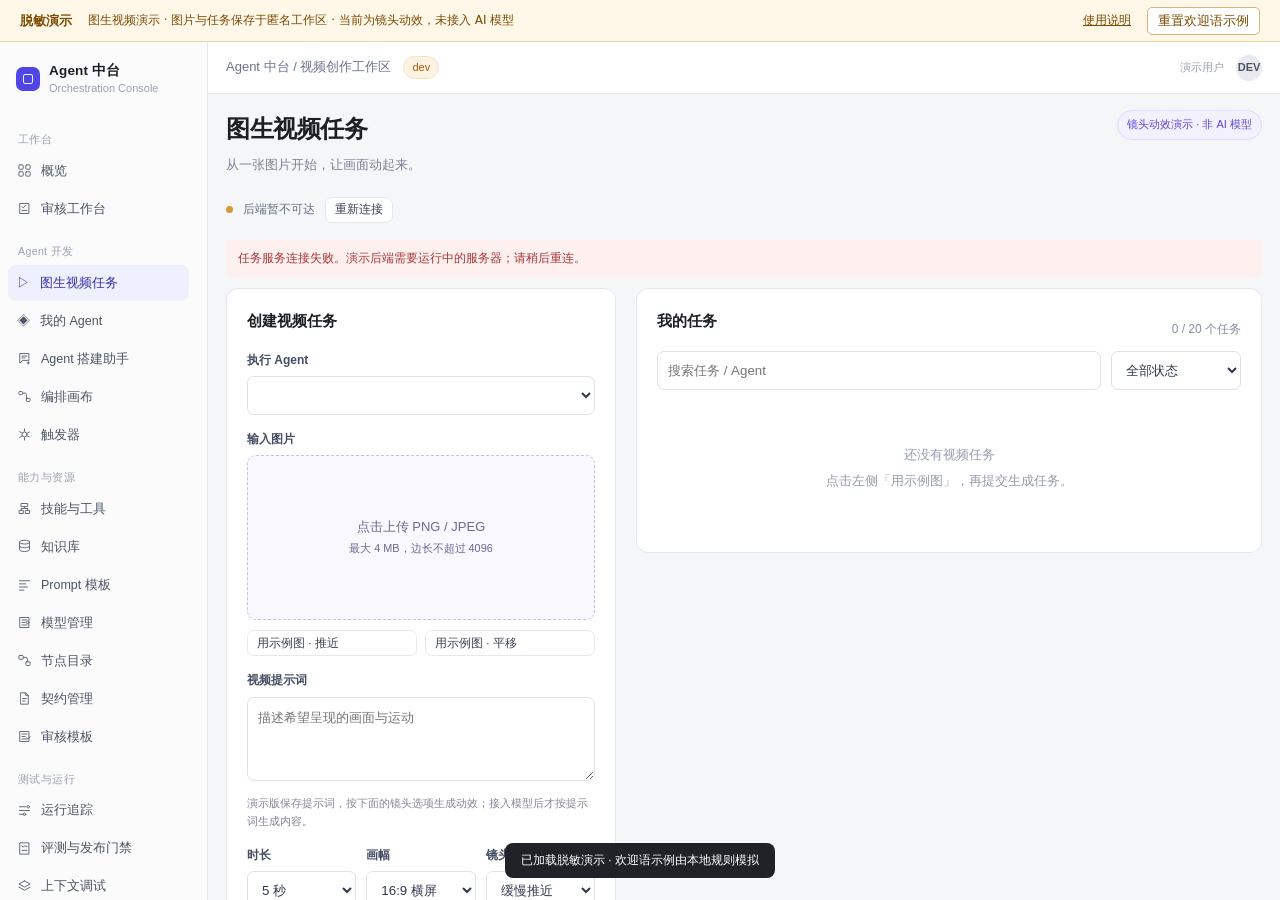
==== commit a17f44d0: "Add image-to-video agents and backend-connected demo Enable persistent agent creation, image upload," ====
--- a/index.html
+++ b/index.html
@@ -1,7 +1,7 @@
 <!DOCTYPE html>
 <html lang="zh-CN">
 <head>
-<meta http-equiv="Content-Security-Policy" content="default-src 'self'; script-src 'self' 'unsafe-inline'; style-src 'self' 'unsafe-inline'; img-src 'self' data:; font-src 'self'; connect-src 'none'; frame-src 'none'; object-src 'none'; base-uri 'none'; form-action 'none'">
+<meta http-equiv="Content-Security-Policy" content="default-src 'self'; script-src 'self' 'unsafe-inline'; style-src 'self' 'unsafe-inline'; img-src 'self' data: blob:; media-src 'self' blob:; font-src 'self'; connect-src 'self' https://structure-maria-lead-hansen.trycloudflare.com; frame-src 'none'; object-src 'none'; base-uri 'none'; form-action 'none'">
 <meta name="referrer" content="no-referrer">
 <meta charset="utf-8">
 <link rel="icon" href="data:,">
@@ -9,9 +9,10 @@
 <title>Agent 中台 · 脱敏演示</title>
 <link rel="stylesheet" href="./assets/console.css">
 <link rel="stylesheet" href="./assets/demo.css">
+<link rel="stylesheet" href="./assets/video.css">
 </head>
 <body>
-<aside id="demoBanner"><strong>脱敏演示</strong><span>虚构示例 · 数据仅存于当前浏览器 · 模型调用、企业登录、审核与发布未接入</span><a href="./guide.html">使用说明</a><button id="demoReset" type="button">重置示例</button></aside>
+<aside id="demoBanner"><strong>脱敏演示</strong><span>图生视频演示 · 图片与任务保存于匿名工作区 · 当前为镜头动效，未接入 AI 模型</span><a href="./guide.html">使用说明</a><button id="demoReset" type="button">重置欢迎语示例</button></aside>
 <div class="app">
   <aside class="sidebar">
     <div class="brand">
@@ -1236,8 +1237,11 @@
 
 <div class="toast" id="toast"></div>
 
+<script src="./assets/video-config.js"></script>
+<script src="./assets/video-client.js"></script>
 <script src="./assets/demo-runtime.js"></script>
 <script src="./assets/console.js"></script>
 <script src="./assets/demo-ui.js"></script>
+<script src="./assets/video-app.js"></script>
 </body>
 </html>
--- a/assets/video.css
+++ b/assets/video.css
@@ -0,0 +1,2 @@
+.video-head{display:flex;align-items:flex-start;justify-content:space-between;gap:20px;margin-bottom:20px}.video-head h1{margin:0;font-size:24px;letter-spacing:-.5px}.video-sub{color:#7a8194;font-size:13px;line-height:1.8;margin-top:5px}.video-badge{font-size:11px;border:1px solid #ddd9ff;color:#5a46d7;background:#f4f1ff;border-radius:20px;padding:5px 9px;white-space:nowrap}.video-connection{display:flex;gap:10px;align-items:center;font-size:12px;color:#657082;margin-bottom:16px}.video-dot{height:7px;width:7px;border-radius:50%;background:#d89836}.video-dot.online{background:#2aa777}.video-workspace{display:grid;grid-template-columns:minmax(300px,390px) minmax(0,1fr);gap:20px;align-items:start}.video-panel{background:white;border:1px solid #e5e7ef;border-radius:12px;padding:20px}.video-panel h2{font-size:15px;margin:0 0 18px}.video-form label,.video-dialog label{display:block;color:#454e62;font-size:12px;font-weight:600;margin:15px 0 6px}.video-form input,.video-form select,.video-form textarea,.video-dialog input,.video-dialog textarea,.video-filters input,.video-filters select{box-sizing:border-box;width:100%;border:1px solid #dfe2eb;border-radius:7px;padding:10px;background:#fff;color:#30384b;font:13px inherit}.video-form textarea,.video-dialog textarea{resize:vertical;font-size:13px;line-height:1.6}.video-inline{display:grid;grid-template-columns:repeat(3,minmax(0,1fr));gap:10px}.video-upload{height:165px;border:1px dashed #c6bfef;background:#f9f8fe;display:flex;align-items:center;justify-content:center;border-radius:9px;position:relative;overflow:hidden;cursor:pointer;color:#6f678f;text-align:center;font-size:13px}.video-upload img{max-width:100%;max-height:100%;object-fit:contain}.video-upload input{position:absolute;inset:0;opacity:0;cursor:pointer}.video-upload:focus-within{outline:2px solid #6351e8}.video-hint{font-size:11px;line-height:1.7;color:#8a8395;margin-top:6px}.video-template{display:flex;gap:8px;margin:10px 0}.video-template button{flex:1;font-size:11px}.video-submit{width:100%;margin-top:18px;justify-content:center;height:39px}.video-error{padding:10px 12px;color:#a53636;background:#fff0f0;border-radius:6px;font-size:12px;line-height:1.6;margin:10px 0;white-space:pre-wrap}.video-error:empty{display:none}.video-filters{display:flex;gap:10px;margin-bottom:14px}.video-filters input{flex:1}.video-filters select{width:130px}.video-list{display:grid;gap:8px}.video-task{width:100%;display:flex;align-items:center;gap:12px;text-align:left;background:#fff;border:1px solid #e6e8f0;border-radius:8px;padding:12px;cursor:pointer;color:inherit}.video-task:hover,.video-task.selected{border-color:#9a8cec;background:#faf9ff}.video-task-icon{height:36px;width:36px;border-radius:8px;background:#f0edff;color:#6652dc;display:grid;place-items:center;flex-shrink:0}.video-task-main{flex:1;min-width:0}.video-task-title{font-size:13px;font-weight:600;white-space:nowrap;overflow:hidden;text-overflow:ellipsis}.video-task-meta{font-size:11px;color:#9297a8;margin-top:5px}.video-state{border-radius:12px;font-size:11px;padding:4px 8px;white-space:nowrap;background:#eff1f5;color:#747c90}.video-state.succeeded{color:#248b60;background:#ebf8f0}.video-state.failed{color:#b44242;background:#fff0f0}.video-state.running,.video-state.queued{color:#6950d3;background:#f0ecff}.video-empty{padding:38px 14px;text-align:center;color:#959bac;font-size:13px;line-height:2}.video-detail{margin-top:16px;border-top:1px solid #eeeef5;padding-top:18px}.video-detail-head{display:flex;justify-content:space-between;gap:12px;align-items:center}.video-detail-head h3{font-size:14px;margin:0}.video-actions{display:flex;gap:8px;margin-top:12px;flex-wrap:wrap}.video-player{margin-top:14px;background:#151724;border-radius:8px;overflow:hidden;display:flex;justify-content:center}.video-player video{max-width:100%;max-height:320px;width:100%;display:block}.video-player img{max-width:100%;max-height:240px;object-fit:contain}.video-progress{height:5px;border-radius:9px;background:#ece9fa;margin:12px 0;overflow:hidden}.video-progress span{display:block;height:100%;background:#7965e7;transition:width .4s}.video-logs{font-size:11px;color:#7e879b;line-height:1.8;padding-left:18px;margin-top:12px}.video-prompt{font-size:12px;line-height:1.7;color:#657082;white-space:pre-wrap;overflow-wrap:anywhere}.video-agent-grid{display:grid;grid-template-columns:repeat(auto-fit,minmax(260px,1fr));gap:16px}.video-agent-card h2{margin:12px 0 8px}.video-agent-card p{font-size:13px;line-height:1.8;color:#7a8194;min-height:45px;white-space:pre-wrap;overflow-wrap:anywhere}.video-agent-icon{width:42px;height:42px;display:grid;place-items:center;background:#f0ecff;color:#6652dc;border-radius:11px;font-size:20px}.video-dialog{border:1px solid #e4e6ef;border-radius:12px;padding:24px;width:440px;max-width:90vw;color:#30384b}.video-dialog::backdrop{background:#10162866}.video-dialog h2{margin:0;font-size:19px}.video-dialog footer{display:flex;justify-content:flex-end;gap:10px;margin-top:22px}.video-note{margin:12px 0;color:#897141;background:#fff9ec;border:1px solid #f0e6cd;border-radius:7px;padding:9px 12px;font-size:12px;line-height:1.7}.video-stat{font-size:12px;color:#858da0}.video-section [hidden]{display:none!important}@media(max-width:1100px){.video-workspace{grid-template-columns:320px minmax(0,1fr)}.video-filters{flex-wrap:wrap}.video-panel{padding:15px}}@media(max-width:850px){.video-workspace{grid-template-columns:1fr}.video-head{flex-wrap:wrap}}
+.video-global-crumb{display:none;color:#69738a;font-size:13px}body:has(#view-video.active) .video-global-crumb,body:has(#view-video-agents.active) .video-global-crumb{display:block}body:has(#view-video.active) .topbar .crumb,body:has(#view-video-agents.active) .topbar .crumb,body:has(#view-video.active) #topTrace,body:has(#view-video-agents.active) #topTrace{display:none}
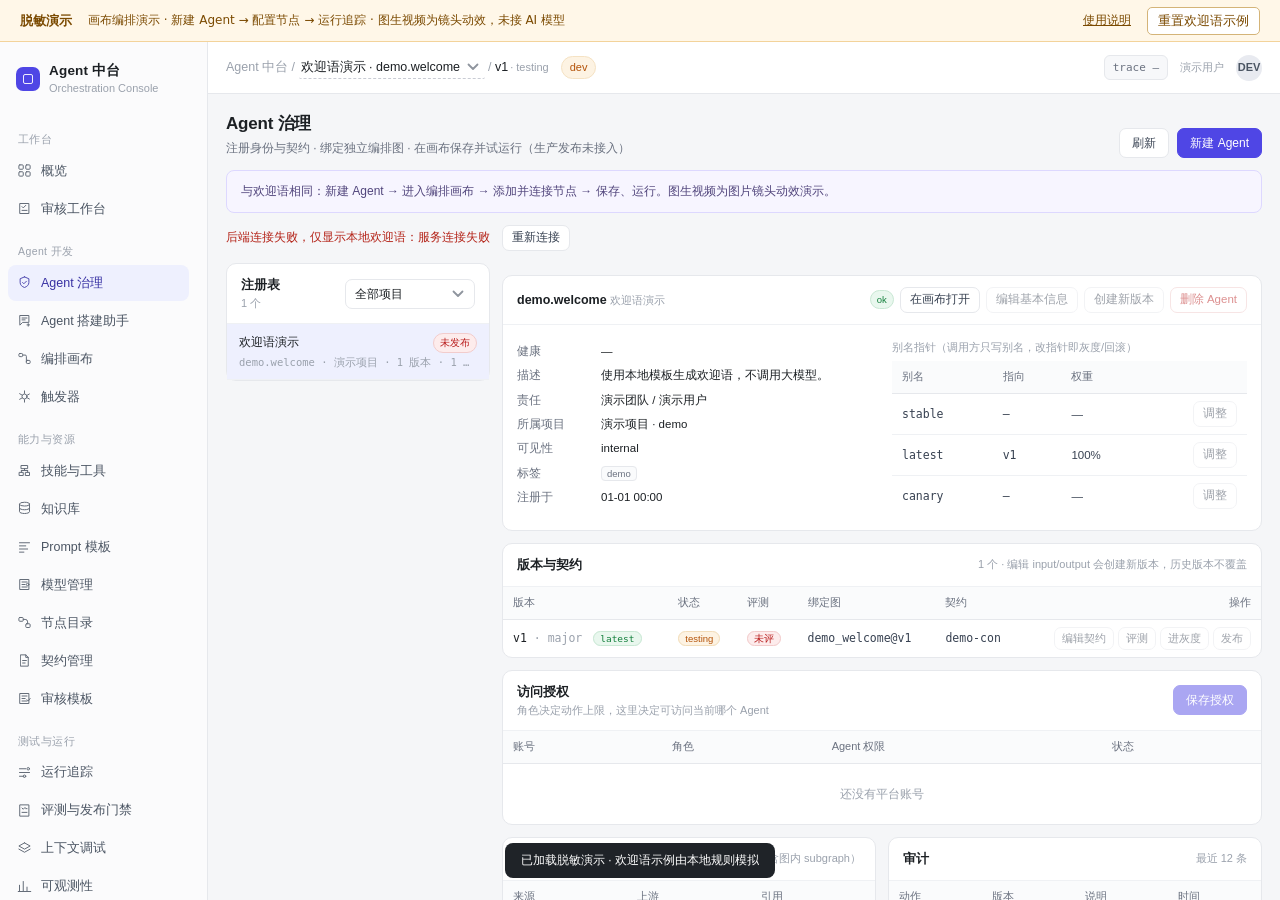
==== commit b5cb9ee3: "Restore native Agent wizard and canvas video workflow Create video Agents alongside the welcome exam" ====
--- a/index.html
+++ b/index.html
@@ -9,10 +9,10 @@
 <title>Agent 中台 · 脱敏演示</title>
 <link rel="stylesheet" href="./assets/console.css">
 <link rel="stylesheet" href="./assets/demo.css">
-<link rel="stylesheet" href="./assets/video.css">
+<link rel="stylesheet" href="./assets/workflow.css?v=3">
 </head>
 <body>
-<aside id="demoBanner"><strong>脱敏演示</strong><span>图生视频演示 · 图片与任务保存于匿名工作区 · 当前为镜头动效，未接入 AI 模型</span><a href="./guide.html">使用说明</a><button id="demoReset" type="button">重置欢迎语示例</button></aside>
+<aside id="demoBanner"><strong>脱敏演示</strong><span>画布编排演示 · 新建 Agent → 配置节点 → 运行追踪 · 图生视频为镜头动效，未接 AI 模型</span><a href="./guide.html">使用说明</a><button id="demoReset" type="button">重置欢迎语示例</button></aside>
 <div class="app">
   <aside class="sidebar">
     <div class="brand">
@@ -292,7 +292,7 @@
           <button class="btn sm" id="saveGraphAsBtn" onclick="saveGraphAs()">另存为新图</button>
           <button class="btn sm danger" id="deleteGraphBtn" onclick="deleteGraph(this)">删除编排图</button>
           <span style="flex:1"></span>
-          <span class="card-s">连好后点「校验 → 保存 → 运行」，本地按这张图模拟执行</span>
+          <span class="card-s">连好后点「校验 → 保存 → 运行」，按当前画布逐节点执行</span>
         </div>
         <div id="vbar"></div>
 
@@ -328,8 +328,6 @@
                 <div style="display:flex;gap:14px;font-size:11px;color:var(--muted)">
                   <span>节点 <b style="color:var(--text)" id="gNodeCount">3</b></span>
                   <span>边 <b style="color:var(--text)" id="gEdgeCount">2</b></span>
-                  <span>最大重试 <b style="color:var(--text)">2</b></span>
-                  <span>checkpointer <b style="color:var(--text)">Tiered</b></span>
                 </div>
               </div>
             </div>
@@ -879,7 +877,7 @@
         <div class="page-h">
           <div>
             <div class="page-t">Agent 治理</div>
-            <div class="page-s">注册 · 不可变版本 · 评测准入 · 灰度与发布 · 依赖与审计（只读取本地虚构数据）</div>
+            <div class="page-s">注册身份与契约 · 绑定独立编排图 · 在画布保存并试运行（生产发布未接入）</div>
           </div>
           <div style="display:flex;gap:8px">
             <button class="btn" onclick="loadGov(GOV.code)">刷新</button>
@@ -1076,7 +1074,7 @@
             <input class="inp" id="wTokens" type="number" min="1000" step="1000" value="2000000">
           </div>
           <div class="fld wide">
-            <label class="chk"><input type="checkbox" id="wPublish" checked onchange="wizPreview()"> 创建后评测并发布（publish_after_create）</label>
+            <label class="chk"><input type="checkbox" id="wPublish" disabled onchange="wizPreview()"> 创建后评测并发布（本演示未接入，创建后可在画布试运行）</label>
           </div>
           <div class="fld wide">
             <div class="sub-t">请求预览</div>
@@ -1237,11 +1235,13 @@
 
 <div class="toast" id="toast"></div>
 
-<script src="./assets/video-config.js"></script>
-<script src="./assets/video-client.js"></script>
-<script src="./assets/demo-runtime.js"></script>
-<script src="./assets/console.js"></script>
-<script src="./assets/demo-ui.js"></script>
-<script src="./assets/video-app.js"></script>
+<script src="./assets/video-config.js?v=3"></script>
+<script src="./assets/video-client.js?v=3"></script>
+<script src="./assets/demo-runtime.js?v=3"></script>
+<script src="./assets/workflow-core.js?v=3"></script>
+<script src="./assets/workflow-client.js?v=3"></script>
+<script src="./assets/console.js?v=3"></script>
+<script src="./assets/demo-ui.js?v=3"></script>
+<script src="./assets/workflow-canvas.js?v=3"></script>
 </body>
 </html>
--- a/assets/workflow.css
+++ b/assets/workflow.css
@@ -0,0 +1,7 @@
+.workflow-guide{border:1px solid #ddd8ff;background:#f7f5ff;color:#51457c;padding:10px 14px;border-radius:8px;margin:0 0 12px;font-size:12px;line-height:1.7}
+.workflow-connection{display:flex;align-items:center;gap:12px;margin:0 0 12px;font-size:12px;color:#426854}
+.workflow-connection .error,.workflow-error{color:#b42318}.workflow-error{font-size:12px;line-height:1.6;padding:7px 0;white-space:pre-wrap}
+.workflow-upload{border:1px solid var(--line);border-radius:8px;padding:12px;margin:12px 0;background:#fafaff}.workflow-upload>div:first-child{display:flex;flex-wrap:wrap;align-items:center;gap:10px}.workflow-upload input{max-width:260px}.workflow-upload img{max-width:200px;max-height:100px;object-fit:contain;margin-top:10px;border-radius:5px}.workflow-upload label{font-weight:600;font-size:12px}
+.workflow-result{padding:12px;border-top:1px solid var(--line)}.workflow-result[hidden],.workflow-upload[hidden],[hidden].fld{display:none!important}.workflow-result-head{display:flex;justify-content:space-between;gap:8px;margin-bottom:8px;font-size:13px}.workflow-media{margin:12px 0;background:#131521;border-radius:6px;overflow:hidden}.workflow-media video{display:block;width:100%;max-height:320px}.workflow-result pre{white-space:pre-wrap;font-size:11px}.workflow-actions{display:flex;gap:7px;flex-wrap:wrap;margin-top:10px}#traceWorkflowResult{background:#fafaff}#traceWorkflowResult video{max-height:360px}.workflow-result .hint{overflow-wrap:anywhere}
+/* Long run identifiers must not widen the original trace grid. */
+.trace-grid{grid-template-columns:280px minmax(0,1fr)}.trace-grid>.card,.trace-grid .card-h>div{min-width:0}.trace-grid .mono,.trace-list-meta{overflow-wrap:anywhere}.trace-grid .code,.trace-grid pre{max-width:100%;overflow:auto}#traceWorkflowResult .workflow-media{max-width:100%}
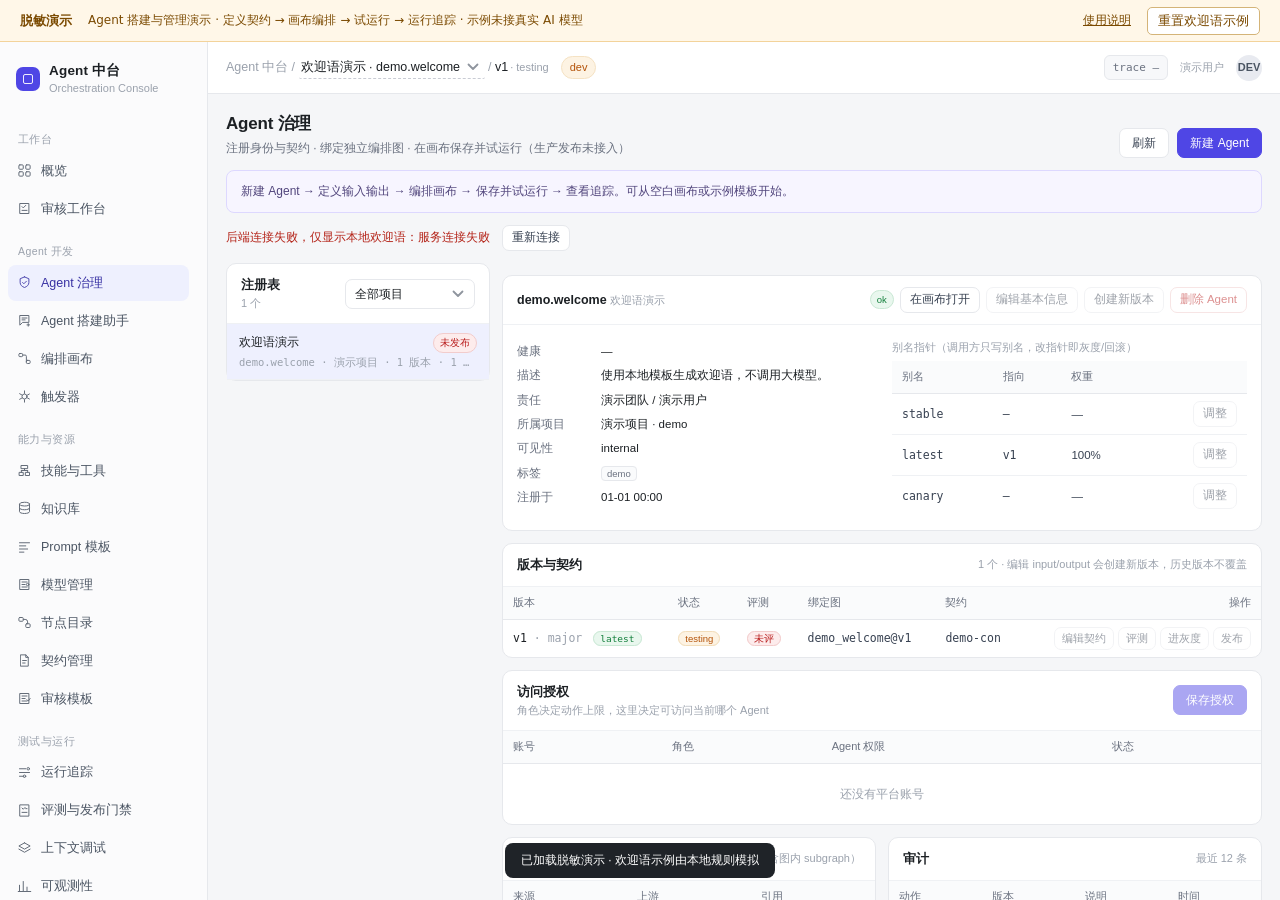
==== commit 12aebf18: "Restore general Agent builder guide and clarify overview metrics Use the welcome example for onboard" ====
--- a/index.html
+++ b/index.html
@@ -12,7 +12,7 @@
 <link rel="stylesheet" href="./assets/workflow.css?v=3">
 </head>
 <body>
-<aside id="demoBanner"><strong>脱敏演示</strong><span>画布编排演示 · 新建 Agent → 配置节点 → 运行追踪 · 图生视频为镜头动效，未接 AI 模型</span><a href="./guide.html">使用说明</a><button id="demoReset" type="button">重置欢迎语示例</button></aside>
+<aside id="demoBanner"><strong>脱敏演示</strong><span>Agent 搭建与管理演示 · 定义契约 → 画布编排 → 试运行 → 运行追踪 · 示例未接真实 AI 模型</span><a href="./guide.html">使用说明</a><button id="demoReset" type="button">重置欢迎语示例</button></aside>
 <div class="app">
   <aside class="sidebar">
     <div class="brand">
@@ -145,6 +145,7 @@
           </div>
         </div>
 
+        <p class="card-s" style="margin:0 0 16px;line-height:1.7">演示数据说明：运行汇总使用本地欢迎语记录，尚未完整接入当前 Agent / 24h 后端统计；队列、审核与环境状态主要为演示值或空态。实际任务请查看运行追踪。<a href="./guide.html#overview-metrics" style="color:var(--accent)">查看指标说明</a></p>
         <div class="overview-kpis">
           <div class="card kpi"><div class="kpi-l" id="ovRunsL">24h 运行 · 当前 Agent</div><div class="kpi-v" id="ovRuns">—</div><div class="kpi-d" id="ovTok">—</div></div>
           <div class="card kpi"><div class="kpi-l">成功率</div><div class="kpi-v" id="ovSucc">—</div><div class="kpi-d" id="ovSuccD">—</div></div>
@@ -1242,6 +1243,6 @@
 <script src="./assets/workflow-client.js?v=3"></script>
 <script src="./assets/console.js?v=3"></script>
 <script src="./assets/demo-ui.js?v=3"></script>
-<script src="./assets/workflow-canvas.js?v=3"></script>
+<script src="./assets/workflow-canvas.js?v=3.1"></script>
 </body>
 </html>
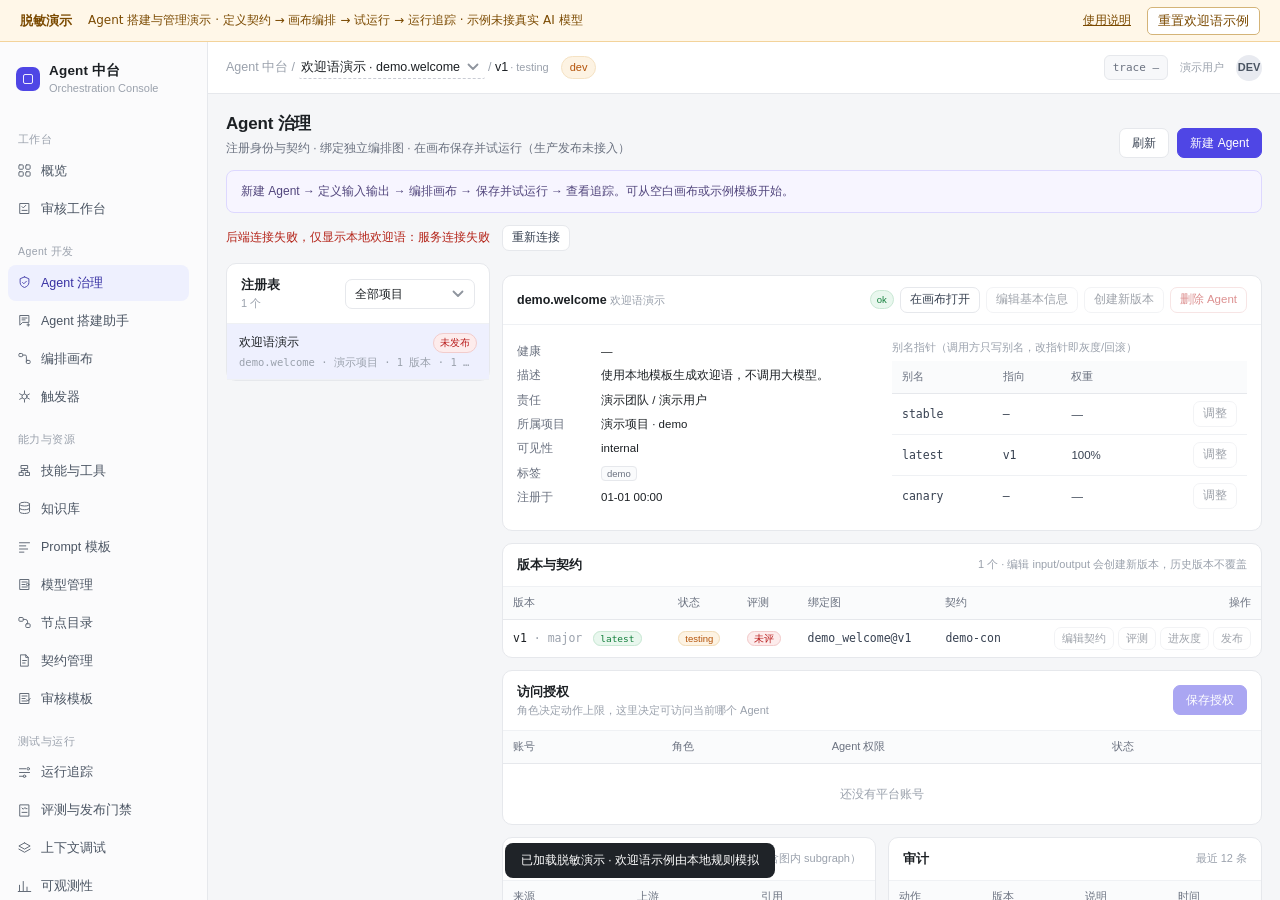
==== commit 5ea80062: "Add canvas VOC tagging and dual-review PLM demo Add two peer Agents using the existing registry, sch" ====
--- a/index.html
+++ b/index.html
@@ -10,6 +10,7 @@
 <link rel="stylesheet" href="./assets/console.css">
 <link rel="stylesheet" href="./assets/demo.css">
 <link rel="stylesheet" href="./assets/workflow.css?v=3">
+<link rel="stylesheet" href="./assets/voc.css?v=4">
 </head>
 <body>
 <aside id="demoBanner"><strong>脱敏演示</strong><span>Agent 搭建与管理演示 · 定义契约 → 画布编排 → 试运行 → 运行追踪 · 示例未接真实 AI 模型</span><a href="./guide.html">使用说明</a><button id="demoReset" type="button">重置欢迎语示例</button></aside>
@@ -145,7 +146,7 @@
           </div>
         </div>
 
-        <p class="card-s" style="margin:0 0 16px;line-height:1.7">演示数据说明：运行汇总使用本地欢迎语记录，尚未完整接入当前 Agent / 24h 后端统计；队列、审核与环境状态主要为演示值或空态。实际任务请查看运行追踪。<a href="./guide.html#overview-metrics" style="color:var(--accent)">查看指标说明</a></p>
+        <p class="card-s" style="margin:0 0 16px;line-height:1.7">演示数据说明：运行汇总使用本地欢迎语记录，尚未完整接入当前 Agent / 24h 后端统计；队列与环境状态主要为演示值；VOC 待审核数读取后端。实际任务请查看运行追踪。<a href="./guide.html#overview-metrics" style="color:var(--accent)">查看指标说明</a></p>
         <div class="overview-kpis">
           <div class="card kpi"><div class="kpi-l" id="ovRunsL">24h 运行 · 当前 Agent</div><div class="kpi-v" id="ovRuns">—</div><div class="kpi-d" id="ovTok">—</div></div>
           <div class="card kpi"><div class="kpi-l">成功率</div><div class="kpi-v" id="ovSucc">—</div><div class="kpi-d" id="ovSuccD">—</div></div>
@@ -1239,10 +1240,12 @@
 <script src="./assets/video-config.js?v=3"></script>
 <script src="./assets/video-client.js?v=3"></script>
 <script src="./assets/demo-runtime.js?v=3"></script>
-<script src="./assets/workflow-core.js?v=3"></script>
-<script src="./assets/workflow-client.js?v=3"></script>
-<script src="./assets/console.js?v=3"></script>
-<script src="./assets/demo-ui.js?v=3"></script>
-<script src="./assets/workflow-canvas.js?v=3.1"></script>
+<script src="./assets/voc-core.js?v=4"></script>
+<script src="./assets/workflow-core.js?v=4"></script>
+<script src="./assets/workflow-client.js?v=4"></script>
+<script src="./assets/console.js?v=4"></script>
+<script src="./assets/demo-ui.js?v=4"></script>
+<script src="./assets/workflow-canvas.js?v=4"></script>
+<script src="./assets/voc-canvas.js?v=4"></script>
 </body>
 </html>
--- a/assets/voc.css
+++ b/assets/voc.css
@@ -0,0 +1,3 @@
+.voc-summary{margin-top:12px;line-height:1.7;overflow-wrap:anywhere}.voc-review{border:1px solid #e0e3eb;border-radius:8px;padding:12px;margin:10px 0;background:white}.voc-review summary{cursor:pointer;font-weight:600}.voc-review blockquote{border-left:3px solid #c7c2fc;padding-left:10px;margin:8px 0;color:#57627a}.voc-tag{display:inline-block;margin:3px 5px 3px 0;background:#efedff;color:#5042a0;border-radius:4px;padding:2px 7px;font-size:12px}#vocSourceRun{max-width:430px}#vocInputHelp[hidden],#vocSourceControls[hidden]{display:none!important}
+#runtimeInspector.voc-runtime #approveSec,#runtimeInspector.voc-runtime #cancelWaitBtn{display:none!important}
+.voc-app{font:14px/1.7 system-ui,sans-serif;color:#253047;background:#f6f7f9;margin:0}.voc-app *{box-sizing:border-box}.voc-shell{max-width:1240px;margin:24px auto;padding:0 24px}.voc-app a{color:#4f46e5}.voc-head{display:flex;align-items:center;justify-content:space-between;gap:20px;margin-bottom:20px}.voc-head h1{font-size:25px;margin:8px 0}.voc-muted{color:#68758c;font-size:12px}.voc-notice{background:#fff8e8;border:1px solid #ead5a6;padding:12px 16px;border-radius:8px;margin:14px 0}.voc-layout{display:grid;grid-template-columns:270px minmax(0,1fr);gap:18px}.voc-card{background:white;border:1px solid #e0e3eb;border-radius:10px;padding:20px;margin-bottom:16px;min-width:0}.voc-card h2{font-size:18px;margin:0 0 12px}.voc-plan{display:block;width:100%;text-align:left;background:white;border:1px solid #dfe3ed;border-radius:8px;padding:12px;margin:8px 0;cursor:pointer;color:#253047;line-height:1.7}.voc-plan.active{border-color:#7467dc;background:#f5f3ff}.voc-app button,.voc-app input,.voc-app select,.voc-app textarea{font:inherit}.voc-app button{cursor:pointer}.voc-app button:disabled{opacity:.45;cursor:not-allowed}.voc-btn{padding:7px 12px;border-radius:6px;border:1px solid #d5dbe7;background:white;color:#29334b}.voc-btn.primary{background:#4f46e5;border-color:#4f46e5;color:white}.voc-btn.danger{color:#a52b25;border-color:#e2b5b1}.voc-actions{display:flex;flex-wrap:wrap;gap:9px;align-items:center;margin-top:12px}.voc-app select,.voc-app textarea,.voc-app input{border:1px solid #d5dbe7;border-radius:6px;padding:8px;background:white;color:#253047;max-width:100%}.voc-app textarea{width:100%;min-height:65px;resize:vertical}.voc-order{border-top:1px solid #e6e8ef;padding:18px 0}.voc-order:first-of-type{border-top:0}.voc-order h3{font-size:16px;margin:0 0 6px}.voc-order blockquote{margin:8px 0;padding:8px 12px;background:#f7f8fb;border-left:3px solid #cbd2e2}.voc-order label{display:block;margin-top:8px;font-size:12px;font-weight:600}.voc-approvals{display:grid;grid-template-columns:1fr 1fr;gap:12px;margin:12px 0}.voc-approval{padding:12px;border:1px solid #dfe3ed;border-radius:7px;background:#f8fafc}.voc-error{color:#a52b25;white-space:pre-wrap}.voc-empty{text-align:center;color:#68758c;padding:32px 16px}.voc-app pre{white-space:pre-wrap;overflow-wrap:anywhere;font-size:12px;background:#f6f7fa;padding:14px;border-radius:6px}.voc-app table{width:100%;border-collapse:collapse}.voc-app td,.voc-app th{text-align:left;padding:8px;border-bottom:1px solid #e6e8ef;vertical-align:top}.voc-app details{margin:10px 0}.voc-app summary{cursor:pointer}.voc-state{border-radius:5px;background:#efedff;color:#5042a0;padding:3px 8px;font-size:12px}.voc-app :focus-visible{outline:2px solid #786cdd;outline-offset:3px}@media(max-width:760px){.voc-shell{padding:0 12px}.voc-layout{grid-template-columns:1fr}.voc-head{align-items:flex-start}.voc-approvals{grid-template-columns:1fr}.voc-card{padding:15px}}
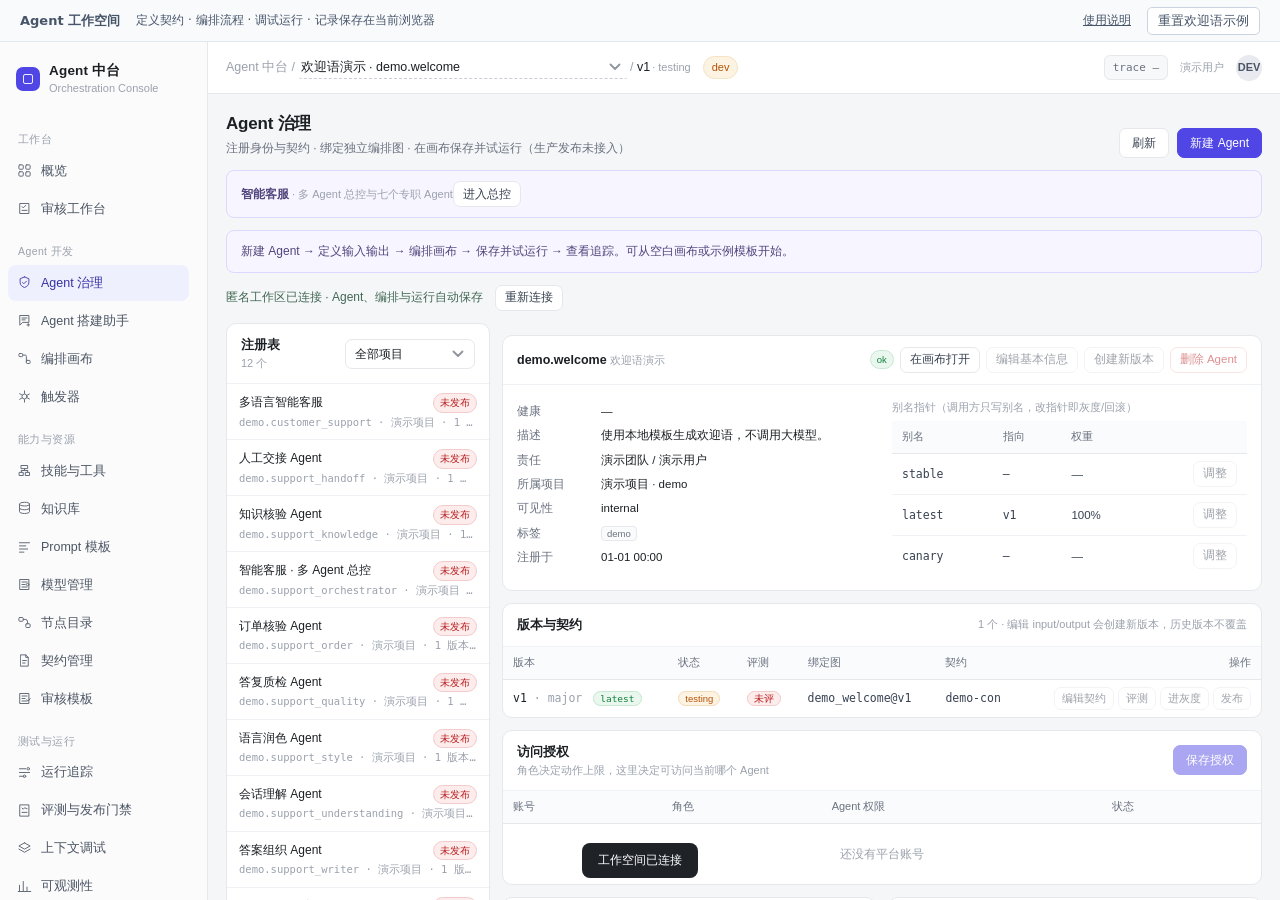
==== commit e0982c55: "Publish browser workspace with VOC and support Agents Enable no-login GitHub Pages workflows with ru" ====
--- a/index.html
+++ b/index.html
@@ -1,19 +1,22 @@
 <!DOCTYPE html>
 <html lang="zh-CN">
 <head>
-<meta http-equiv="Content-Security-Policy" content="default-src 'self'; script-src 'self' 'unsafe-inline'; style-src 'self' 'unsafe-inline'; img-src 'self' data: blob:; media-src 'self' blob:; font-src 'self'; connect-src 'self' https://structure-maria-lead-hansen.trycloudflare.com; frame-src 'none'; object-src 'none'; base-uri 'none'; form-action 'none'">
+<meta http-equiv="Content-Security-Policy" content="default-src 'self'; script-src 'self' 'unsafe-inline'; style-src 'self' 'unsafe-inline'; img-src 'self' data: blob:; media-src 'self' blob:; font-src 'self'; connect-src 'self'; frame-src 'none'; object-src 'none'; base-uri 'none'; form-action 'none'">
 <meta name="referrer" content="no-referrer">
 <meta charset="utf-8">
 <link rel="icon" href="data:,">
 <meta name="viewport" content="width=device-width, initial-scale=1">
-<title>Agent 中台 · 脱敏演示</title>
-<link rel="stylesheet" href="./assets/console.css">
-<link rel="stylesheet" href="./assets/demo.css">
-<link rel="stylesheet" href="./assets/workflow.css?v=3">
-<link rel="stylesheet" href="./assets/voc.css?v=4">
+<title>Agent 中台</title>
+<link rel="stylesheet" href="./assets/console.css?v=20261112-1">
+<link rel="stylesheet" href="./assets/demo.css?v=20261112-1">
+<link rel="stylesheet" href="./assets/workflow.css?v=20261112-1">
+<link rel="stylesheet" href="./assets/voc.css?v=20261112-1">
+<link rel="stylesheet" href="./assets/support.css?v=20261112-1">
+<link rel="stylesheet" href="./assets/support-team.css?v=20261112-1">
+<link rel="stylesheet" href="./assets/node-guidance.css?v=20261112-1">
 </head>
 <body>
-<aside id="demoBanner"><strong>脱敏演示</strong><span>Agent 搭建与管理演示 · 定义契约 → 画布编排 → 试运行 → 运行追踪 · 示例未接真实 AI 模型</span><a href="./guide.html">使用说明</a><button id="demoReset" type="button">重置欢迎语示例</button></aside>
+<aside id="demoBanner"><strong>Agent 工作空间</strong><span>定义契约 · 编排流程 · 调试运行 · 记录保存在当前浏览器</span><a href="./guide.html">使用说明</a><button id="demoReset" type="button">重置欢迎语示例</button></aside>
 <div class="app">
   <aside class="sidebar">
     <div class="brand">
@@ -146,7 +149,7 @@
           </div>
         </div>
 
-        <p class="card-s" style="margin:0 0 16px;line-height:1.7">演示数据说明：运行汇总使用本地欢迎语记录，尚未完整接入当前 Agent / 24h 后端统计；队列与环境状态主要为演示值；VOC 待审核数读取后端。实际任务请查看运行追踪。<a href="./guide.html#overview-metrics" style="color:var(--accent)">查看指标说明</a></p>
+        <p class="card-s" style="margin:0 0 16px;line-height:1.7">演示数据说明：运行汇总使用本地欢迎语记录，尚未完整接入当前 Agent / 24h 后端统计；队列与环境状态主要为演示值；VOC 待审核数读取后端（标签复核批次 + 改善方案）。实际任务请查看运行追踪。<a href="./guide.html#overview-metrics" style="color:var(--accent)">查看指标说明</a></p>
         <div class="overview-kpis">
           <div class="card kpi"><div class="kpi-l" id="ovRunsL">24h 运行 · 当前 Agent</div><div class="kpi-v" id="ovRuns">—</div><div class="kpi-d" id="ovTok">—</div></div>
           <div class="card kpi"><div class="kpi-l">成功率</div><div class="kpi-v" id="ovSucc">—</div><div class="kpi-d" id="ovSuccD">—</div></div>
@@ -1237,15 +1240,23 @@
 
 <div class="toast" id="toast"></div>
 
-<script src="./assets/video-config.js?v=3"></script>
-<script src="./assets/video-client.js?v=3"></script>
-<script src="./assets/demo-runtime.js?v=3"></script>
-<script src="./assets/voc-core.js?v=4"></script>
-<script src="./assets/workflow-core.js?v=4"></script>
-<script src="./assets/workflow-client.js?v=4"></script>
-<script src="./assets/console.js?v=4"></script>
-<script src="./assets/demo-ui.js?v=4"></script>
-<script src="./assets/workflow-canvas.js?v=4"></script>
-<script src="./assets/voc-canvas.js?v=4"></script>
+<script src="./assets/video-config.js?v=20261112-1"></script>
+<script src="./assets/pages-client.js?v=20261112-1"></script><script src="./assets/video-client.js?v=20261112-1"></script>
+<script src="./assets/demo-runtime.js?v=20261112-1"></script>
+<script src="./assets/voc-core.js?v=20261112-1"></script>
+<script src="./assets/voc-v2.js?v=20261112-1"></script>
+<script src="./assets/support-core.js?v=20261112-1"></script>
+<script src="./assets/support-team-core.js?v=20261112-1"></script>
+<script src="./assets/workflow-core.js?v=20261112-1"></script>
+<script src="./assets/workflow-client.js?v=20261112-1"></script>
+<script src="./assets/node-guidance.js?v=20261112-1"></script>
+<script src="./assets/console.js?v=20261112-1"></script>
+<script src="./assets/demo-ui.js?v=20261112-1"></script>
+<script src="./assets/workflow-canvas.js?v=20261112-1"></script>
+<script src="./assets/voc-canvas.js?v=20261112-1"></script>
+<script src="./assets/support-canvas.js?v=20261112-1"></script>
+<script src="./assets/support-team-ui.js?v=20261112-1"></script>
+<script src="./assets/support-team-canvas.js?v=20261112-1"></script>
+<script src="./assets/node-guidance-ui.js?v=20261112-1"></script>
 </body>
 </html>
--- a/assets/demo.css
+++ b/assets/demo.css
@@ -1,8 +1,8 @@
-#demoBanner{height:42px;display:flex;align-items:center;gap:16px;padding:0 20px;background:#fff7e8;border-bottom:1px solid #f3d39b;color:#7b4a00;font:12px system-ui;position:fixed;top:0;left:0;right:0;z-index:10000}
+#demoBanner{height:42px;display:flex;align-items:center;gap:16px;padding:0 20px;background:#f8fafc;border-bottom:1px solid #e2e8f0;color:#475569;font:12px system-ui;position:fixed;top:0;left:0;right:0;z-index:10000}
 #demoBanner strong{white-space:nowrap;font-size:13px}
 #demoBanner span{flex:1}
 #demoBanner a{color:inherit;white-space:nowrap}
-#demoBanner button{border:1px solid #d4b478;background:#fff;border-radius:5px;padding:4px 10px;color:inherit;cursor:pointer;white-space:nowrap}
+#demoBanner button{border:1px solid #cbd5e1;background:#fff;border-radius:5px;padding:4px 10px;color:inherit;cursor:pointer;white-space:nowrap}
 body{padding-top:42px;box-sizing:border-box}
 .app,.sidebar{height:calc(100vh - 42px)}
 .demo-unavailable{cursor:not-allowed!important;opacity:.48!important}
--- a/assets/voc.css
+++ b/assets/voc.css
@@ -1,3 +1,7 @@
 .voc-summary{margin-top:12px;line-height:1.7;overflow-wrap:anywhere}.voc-review{border:1px solid #e0e3eb;border-radius:8px;padding:12px;margin:10px 0;background:white}.voc-review summary{cursor:pointer;font-weight:600}.voc-review blockquote{border-left:3px solid #c7c2fc;padding-left:10px;margin:8px 0;color:#57627a}.voc-tag{display:inline-block;margin:3px 5px 3px 0;background:#efedff;color:#5042a0;border-radius:4px;padding:2px 7px;font-size:12px}#vocSourceRun{max-width:430px}#vocInputHelp[hidden],#vocSourceControls[hidden]{display:none!important}
 #runtimeInspector.voc-runtime #approveSec,#runtimeInspector.voc-runtime #cancelWaitBtn{display:none!important}
 .voc-app{font:14px/1.7 system-ui,sans-serif;color:#253047;background:#f6f7f9;margin:0}.voc-app *{box-sizing:border-box}.voc-shell{max-width:1240px;margin:24px auto;padding:0 24px}.voc-app a{color:#4f46e5}.voc-head{display:flex;align-items:center;justify-content:space-between;gap:20px;margin-bottom:20px}.voc-head h1{font-size:25px;margin:8px 0}.voc-muted{color:#68758c;font-size:12px}.voc-notice{background:#fff8e8;border:1px solid #ead5a6;padding:12px 16px;border-radius:8px;margin:14px 0}.voc-layout{display:grid;grid-template-columns:270px minmax(0,1fr);gap:18px}.voc-card{background:white;border:1px solid #e0e3eb;border-radius:10px;padding:20px;margin-bottom:16px;min-width:0}.voc-card h2{font-size:18px;margin:0 0 12px}.voc-plan{display:block;width:100%;text-align:left;background:white;border:1px solid #dfe3ed;border-radius:8px;padding:12px;margin:8px 0;cursor:pointer;color:#253047;line-height:1.7}.voc-plan.active{border-color:#7467dc;background:#f5f3ff}.voc-app button,.voc-app input,.voc-app select,.voc-app textarea{font:inherit}.voc-app button{cursor:pointer}.voc-app button:disabled{opacity:.45;cursor:not-allowed}.voc-btn{padding:7px 12px;border-radius:6px;border:1px solid #d5dbe7;background:white;color:#29334b}.voc-btn.primary{background:#4f46e5;border-color:#4f46e5;color:white}.voc-btn.danger{color:#a52b25;border-color:#e2b5b1}.voc-actions{display:flex;flex-wrap:wrap;gap:9px;align-items:center;margin-top:12px}.voc-app select,.voc-app textarea,.voc-app input{border:1px solid #d5dbe7;border-radius:6px;padding:8px;background:white;color:#253047;max-width:100%}.voc-app textarea{width:100%;min-height:65px;resize:vertical}.voc-order{border-top:1px solid #e6e8ef;padding:18px 0}.voc-order:first-of-type{border-top:0}.voc-order h3{font-size:16px;margin:0 0 6px}.voc-order blockquote{margin:8px 0;padding:8px 12px;background:#f7f8fb;border-left:3px solid #cbd2e2}.voc-order label{display:block;margin-top:8px;font-size:12px;font-weight:600}.voc-approvals{display:grid;grid-template-columns:1fr 1fr;gap:12px;margin:12px 0}.voc-approval{padding:12px;border:1px solid #dfe3ed;border-radius:7px;background:#f8fafc}.voc-error{color:#a52b25;white-space:pre-wrap}.voc-empty{text-align:center;color:#68758c;padding:32px 16px}.voc-app pre{white-space:pre-wrap;overflow-wrap:anywhere;font-size:12px;background:#f6f7fa;padding:14px;border-radius:6px}.voc-app table{width:100%;border-collapse:collapse}.voc-app td,.voc-app th{text-align:left;padding:8px;border-bottom:1px solid #e6e8ef;vertical-align:top}.voc-app details{margin:10px 0}.voc-app summary{cursor:pointer}.voc-state{border-radius:5px;background:#efedff;color:#5042a0;padding:3px 8px;font-size:12px}.voc-app :focus-visible{outline:2px solid #786cdd;outline-offset:3px}@media(max-width:760px){.voc-shell{padding:0 12px}.voc-layout{grid-template-columns:1fr}.voc-head{align-items:flex-start}.voc-approvals{grid-template-columns:1fr}.voc-card{padding:15px}}
+.voc-prompt-editor{min-height:180px!important;line-height:1.65;font:12px/1.65 ui-monospace,monospace!important;resize:vertical!important}.voc-fields{display:grid;grid-template-columns:1fr 1fr;gap:12px}.voc-fields label{display:block}.voc-annotation{margin:16px 0;border:1px solid #dde2ed;border-radius:8px;padding:18px}.voc-tag-edit{padding:12px;margin:12px 0;background:#f7f8fc;border-radius:7px}.voc-tag-edit textarea{min-height:55px}.voc-stage{border-left:3px solid #7569db;padding-left:12px;margin:12px 0}.voc-tag-edit input{width:100%}.voc-wide{grid-column:1/-1}@media(max-width:760px){.voc-fields{grid-template-columns:1fr}}
+
+/* Keep business step names readable in the compact VOC canvas. */
+.node.voc-node .nd-tag{display:none}
--- a/assets/support.css
+++ b/assets/support.css
@@ -0,0 +1 @@
+.cs-metrics{display:flex;gap:12px;flex-wrap:wrap;margin:16px 0}.cs-metric{background:#f4f8fa;padding:12px;border-radius:8px;min-width:120px}.cs-metric b{display:block;font-size:20px;color:#087e8b}.cs-columns{display:grid;grid-template-columns:1fr 1fr;gap:20px}.cs-message{padding:12px 14px;margin:10px 0;border-left:3px solid #ccd6e3;background:#f6f8fb;border-radius:6px;overflow-wrap:anywhere}.cs-message p{white-space:pre-wrap;margin:8px 0}.cs-message.answer,.cs-message.quick_answer,.cs-message.human_reply{background:#edf9f6;border-color:#087e8b}.cs-message.acknowledgement,.cs-message.progress{background:#fff8e9;border-color:#be8b27}.cs-message.handoff{background:#fff1ed;border-color:#c56442}.cs-message small{color:#59677a}.cs-ticket{border:1px solid #d9a358;background:#fffaf0;border-radius:8px;padding:16px;margin:16px 0}.cs-ticket textarea{box-sizing:border-box;display:block;width:100%;min-height:95px;margin:10px 0}.cs-intents{padding-left:20px}.cs-intents li{padding:8px 0}.cs-muted{color:#64748b}.cs-card{margin-bottom:20px}.cs-state{float:right}.cs-guide{max-width:1050px}.cs-guide pre{white-space:pre-wrap;overflow-wrap:anywhere;background:#f5f7fb;padding:16px;font-size:12px;max-height:650px;overflow:auto}.cs-guide table{width:100%;border-collapse:collapse}.cs-guide td,.cs-guide th{padding:10px;text-align:left;border-bottom:1px solid #e1e7f0}.cs-guide section{margin:24px 0}.cs-guide summary{cursor:pointer;font-weight:600;padding:10px 0}@media(max-width:900px){.cs-columns{grid-template-columns:1fr}}
--- a/assets/support-team.css
+++ b/assets/support-team.css
@@ -0,0 +1,8 @@
+.team-shell{max-width:1450px;margin:28px auto;padding:0 28px 60px}.team-head{display:flex;justify-content:space-between;align-items:center;gap:24px}.team-head h1{font-size:28px;letter-spacing:-.7px;margin:8px 0;color:#172d35}.team-head p{color:#607078;margin:6px 0}.team-head a{text-decoration:none}.team-sep{margin:0 8px;color:#a3afb6}.team-label{vertical-align:middle;font-size:11px;letter-spacing:0;font-weight:500;color:#0e746d;background:#e1f3ed;padding:5px 10px;border-radius:20px}.team-boundary{font-size:12px;padding:10px 14px;border:1px solid #d8e7e4;background:#f0f7f4;color:#526d68;border-radius:7px;margin:20px 0}.team-tabs{display:flex;gap:24px;border-bottom:1px solid #dde3e7}.team-tabs button{font:inherit;border:0;border-bottom:3px solid transparent;background:none;padding:12px 3px;color:#6a7b84;cursor:pointer}.team-tabs button.active{color:#087568;border-color:#087568;font-weight:650}.team-tab[hidden]{display:none}.team-layout{display:grid;grid-template-columns:252px minmax(0,1fr);gap:20px}.team-sidebar .voc-card{padding:16px}.team-sidebar h2{font-size:14px;color:#53666d}.team-scenario{border:0;border-left:3px solid transparent;background:transparent;text-align:left;padding:9px 10px;width:100%;border-radius:4px;font:inherit;font-size:12px!important;color:#425962;cursor:pointer;margin:2px 0}.team-scenario.active{background:#e8f3ef;border-color:#0f766e;color:#0b5b54;font-weight:650}.team-scenario:hover{background:#f2f6f5}.team-title-row{display:flex;justify-content:space-between;align-items:center;gap:15px}.team-title-row h2{margin:4px 0}.team-eyebrow{font-size:10px;letter-spacing:1.7px;color:#64847d}.team-muted{color:#647782;font-size:13px}.team-input-row{display:flex;gap:12px;align-items:center;flex-wrap:wrap;margin:14px 0}.team-app .voc-btn.primary{background:#08796e;border-color:#08796e}.team-app .voc-btn{display:inline-block;text-decoration:none;font-size:12px}.team-app pre{max-height:360px;overflow:auto;background:#f5f7f9;padding:14px;font-size:11px;border-radius:6px}.team-app textarea#input{min-height:240px;font:12px/1.7 ui-monospace,monospace}.team-app summary{cursor:pointer;color:#526977;padding:9px 0;font-size:12px}.team-msg-preview{padding:8px 12px;border-left:2px solid #bad7d1;background:#f5f8f7;margin:5px 0;font-size:13px}.team-empty{padding:55px 32px;text-align:center;color:#6e828a}.team-empty h2{color:#385761;font-size:20px}.team-kpis{display:grid;grid-template-columns:repeat(4,minmax(0,1fr));gap:10px;margin:16px 0}.team-kpi{padding:14px 16px;background:#f4f8f7;border:1px solid #e3ece9;border-radius:7px}.team-kpi b{display:block;font-size:23px;color:#175f58;font-weight:600}.team-kpi span{font-size:11px;color:#657c78}.team-status{display:inline-block;font-size:11px;padding:3px 8px;border-radius:5px;color:#485e71;background:#edf2f6}.team-status.succeeded,.team-status.answered,.team-status.verified,.team-status.resolved{color:#0c7260;background:#e0f4eb}.team-status.failed,.team-status.rejected,.team-status.handoff_pending{color:#a34035;background:#fff0eb}.team-status.running,.team-status.claimed,.team-status.needs_attention,.team-status.needs_clarification{color:#a16920;background:#fff4df}.team-plan{display:flex;gap:7px;flex-wrap:wrap}.team-plan-item{padding:8px 11px;background:#f4f6f8;border:1px solid #e2e6ec;border-radius:6px;font-size:12px}.team-split{display:grid;grid-template-columns:minmax(0,1fr) minmax(0,1fr);gap:18px}.team-call{border-bottom:1px solid #e7ebee;padding:8px 0}.team-call summary{display:flex;gap:8px;align-items:center;flex-wrap:wrap}.team-call summary b{color:#304e59;font-size:12px}.team-call summary small{margin-left:auto;color:#78909a}.team-call a{font-size:12px}.team-step{display:flex;justify-content:space-between;gap:10px;font-size:11px;color:#536c76;padding:5px 0}.team-source{border:1px solid #e0e7e8;border-radius:7px;margin:10px 0;padding:12px}.team-source blockquote{margin:8px 0;padding:8px 10px;background:#f5f8f7;border-left:2px solid #a7c6bc;font-size:12px;white-space:pre-wrap}.team-source small{color:#6f838b}.team-quality{font-size:12px;padding:9px 12px;background:#fff8e9;margin:7px 0;border-left:2px solid #d4ac65}.team-agents{display:grid;grid-template-columns:repeat(3,minmax(0,1fr));gap:15px}.team-agent{border-top:3px solid #1e8174}.team-agent h3{margin:0 0 8px;font-size:16px}.team-agent p{font-size:12px;color:#687d86;min-height:42px}.team-agent ol{padding-left:18px;font-size:12px;color:#415d68;line-height:2}.team-architecture-flow{display:flex;align-items:center;justify-content:center;gap:10px;flex-wrap:wrap;background:#f0f7f4;padding:25px;margin:20px 0;border-radius:8px}.team-architecture-flow span{font-size:12px;border:1px solid #b7d5ca;padding:9px 12px;background:white;border-radius:6px}.team-table{border-collapse:collapse;width:100%;font-size:12px}.team-table td,.team-table th{text-align:left;padding:12px;border-bottom:1px solid #e3e8ec;vertical-align:top}.team-table th{background:#f6f8f9;color:#56707a}.team-error{color:#b73d32!important}.team-ticket{border:1px solid #e6cd95;background:#fffcf3;padding:18px;border-radius:8px}.team-ticket textarea{margin:10px 0;min-height:85px}.team-history{display:block;text-align:left;width:100%;background:#f8faf9;border:1px solid #e4eae8;border-radius:5px;padding:8px;margin:6px 0;font-size:11px!important;overflow-wrap:anywhere;color:#49636c}.team-guide{max-width:1100px}.team-guide h2{font-size:21px;margin-top:32px}.team-guide p{line-height:1.9}.team-guide pre{white-space:pre-wrap;overflow-wrap:anywhere}.team-guide code{background:#edf2f3;padding:2px 4px}.team-app button:focus-visible,.team-app a:focus-visible,.team-app summary:focus-visible{outline:3px solid #69b4a6;outline-offset:2px}@media(max-width:1100px){.team-layout{grid-template-columns:220px minmax(0,1fr)}.team-split{grid-template-columns:1fr}.team-agents{grid-template-columns:repeat(2,minmax(0,1fr))}}@media(max-width:760px){.team-shell{padding:0 14px}.team-head{display:block}.team-layout{grid-template-columns:1fr}.team-kpis{grid-template-columns:repeat(2,minmax(0,1fr))}.team-agents{grid-template-columns:1fr}.team-sidebar #scenarios{max-height:190px;overflow:auto}}
+/* Integrated canvas workspace: one Agent context, no separate application shell. */
+.support-canvas-tabs{display:flex;align-items:center;gap:14px;margin:8px 0 16px;padding-bottom:10px;border-bottom:1px solid var(--line);flex-wrap:wrap}.support-canvas-tabs[hidden]{display:none}.support-main-tabs{display:flex;gap:6px}.support-main-tabs .active{background:var(--accent-soft);color:var(--accent);border-color:#c7c3f9}.support-canvas-tabs #supportBack{margin-left:auto}
+#view-canvas.support-run-mode>:not(.page-h):not(.support-canvas-tabs):not(#supportWorkspace){display:none!important}
+#view-canvas.support-run-mode .page-h #runBtn,#view-canvas.support-run-mode .page-h #runInputBtn{display:none}
+#supportWorkspace[hidden]{display:none}#supportWorkspace{min-width:0;padding-bottom:28px}#supportWorkspace .team-layout{grid-template-columns:210px minmax(0,1fr);gap:16px}#supportWorkspace .team-split{grid-template-columns:1fr}#supportWorkspace .voc-card{margin-bottom:14px}#supportWorkspace .team-tabs{margin-bottom:10px}#supportWorkspace .team-tabs button{font-size:12px}#supportWorkspace .voc-card h2{font-size:15px;margin:0 0 10px}#supportWorkspace #status{margin:12px 0;font-size:12px}#supportWorkspace textarea{width:100%;box-sizing:border-box;border:1px solid #dfe3e9;border-radius:6px;padding:10px}#supportWorkspace select,#supportWorkspace input{border:1px solid #dfe3e9;border-radius:5px;padding:7px;background:#fff}#supportWorkspace .team-kpi b{font-size:21px}#supportWorkspace .team-agents{grid-template-columns:repeat(2,minmax(0,1fr))}#supportWorkspace .team-scenario{font-size:11px!important}#supportWorkspace .team-history{font-size:10px!important}#supportWorkspace .team-title-row{align-items:flex-start}#supportWorkspace .team-muted{font-size:12px}#supportWorkspace details[open]>pre{margin-top:8px}#supportWorkspace .team-app{font:inherit}
+@media(min-width:1500px){#supportWorkspace .team-split{grid-template-columns:repeat(2,minmax(0,1fr))}}@media(max-width:900px){#supportWorkspace .team-layout{grid-template-columns:1fr}#supportWorkspace .team-kpis{grid-template-columns:repeat(2,minmax(0,1fr))}#supportWorkspace .team-sidebar{display:grid;grid-template-columns:1fr 1fr;gap:12px}}
+.support-canvas-tabs [hidden],#supportWorkspace [hidden]{display:none!important}
--- a/assets/node-guidance.css
+++ b/assets/node-guidance.css
@@ -0,0 +1 @@
+.node-guide{font-size:12px;line-height:1.65;color:#354358;margin:0 0 18px}.node-guide p{margin:6px 0}.ng-purpose{padding:14px 16px;background:#f0f7f6;border:1px solid #d6e7e3;border-radius:9px}.ng-purpose b{color:#17645b;font-size:14px}.ng-chain{display:flex;flex-wrap:wrap;gap:8px;align-items:center;margin:12px 0;padding:10px;background:#f6f7fa;border-radius:7px}.ng-chain span{flex:1;min-width:120px}.ng-chain b{color:#17645b}.ng-io{display:grid;grid-template-columns:minmax(0,1fr) minmax(0,1fr);gap:12px}.ng-io>section{min-width:0;border:1px solid #dce2e8;border-radius:8px;padding:12px}.ng-io h4{font-size:13px;margin:0 0 8px}.ng-path{display:block;overflow-wrap:anywhere;color:#155e75;background:#edf6fa;padding:6px;border-radius:5px}.ng-table-wrap{max-height:260px;overflow:auto}.ng-table{width:100%;border-collapse:collapse;font-size:11px}.ng-table td,.ng-table th{padding:7px 5px;border-bottom:1px solid #e9edf2;text-align:left;vertical-align:top;overflow-wrap:anywhere}.ng-table th{position:sticky;top:0;background:#f5f7f9}.ng-table td:first-child{width:45%}.ng-table small{display:block;color:#7a8593}.ng-json{margin-top:8px}.ng-json summary{cursor:pointer;color:#285e78}.ng-json pre{max-height:300px;overflow:auto;background:#f6f8fa;border-radius:6px;padding:10px;font-size:11px;white-space:pre-wrap;overflow-wrap:anywhere}.ng-warning,.ng-exception{padding:9px 12px;border-left:3px solid #c99440;background:#fcf8ef}.ng-settings{margin:18px 0 10px}#canvasTestGuide{padding:13px;background:#f4f8fa;border-radius:8px}#canvasTestGuide ol{padding-left:22px;margin:8px 0}@media(max-width:750px){.ng-io{grid-template-columns:1fr}}
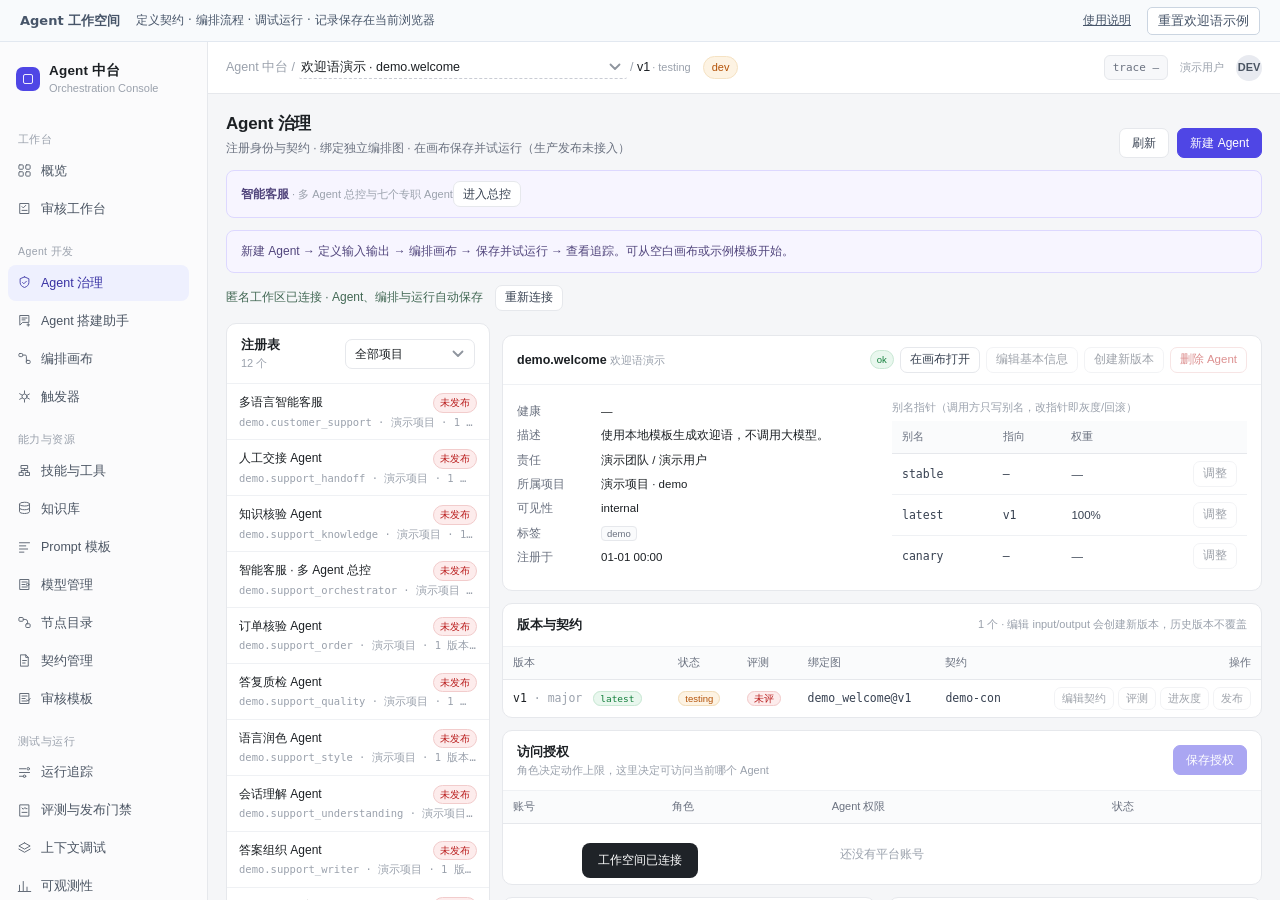
==== commit 9daaad4b: "Publish editable node configuration v7.4.1" ====
--- a/index.html
+++ b/index.html
@@ -13,7 +13,7 @@
 <link rel="stylesheet" href="./assets/voc.css?v=20261112-1">
 <link rel="stylesheet" href="./assets/support.css?v=20261112-1">
 <link rel="stylesheet" href="./assets/support-team.css?v=20261112-1">
-<link rel="stylesheet" href="./assets/node-guidance.css?v=20261112-1">
+<link rel="stylesheet" href="./assets/node-guidance.css?v=20261112-2">
 </head>
 <body>
 <aside id="demoBanner"><strong>Agent 工作空间</strong><span>定义契约 · 编排流程 · 调试运行 · 记录保存在当前浏览器</span><a href="./guide.html">使用说明</a><button id="demoReset" type="button">重置欢迎语示例</button></aside>
@@ -980,8 +980,9 @@
       <button class="node-config-tab" data-tab="help" onclick="setNodeEditorTab('help')">使用说明</button>
     </div>
     <div class="modal-b" id="detailBody"><div class="empty">请选择节点</div></div>
+    <div id="nodeConfigFeedback" role="alert" hidden></div>
     <div class="modal-f">
-      <div class="hint" id="nodeConfigHint" style="margin:0">保存后写入当前画布草稿，仍需点击画布顶部“保存草稿”持久化。</div>
+      <div class="hint" id="nodeConfigHint" style="margin:0">保存配置会校验并保存当前画布草稿；取消会撤销本次未保存修改。</div>
       <div style="flex:1"></div>
       <button class="btn" onclick="closeNodeEditor()">取消</button>
       <button class="btn" id="nodeConfigSave" onclick="saveNodeEditor(false)">保存配置</button>
@@ -1250,13 +1251,13 @@
 <script src="./assets/workflow-core.js?v=20261112-1"></script>
 <script src="./assets/workflow-client.js?v=20261112-1"></script>
 <script src="./assets/node-guidance.js?v=20261112-1"></script>
-<script src="./assets/console.js?v=20261112-1"></script>
+<script src="./assets/console.js?v=20261112-2"></script>
 <script src="./assets/demo-ui.js?v=20261112-1"></script>
 <script src="./assets/workflow-canvas.js?v=20261112-1"></script>
 <script src="./assets/voc-canvas.js?v=20261112-1"></script>
 <script src="./assets/support-canvas.js?v=20261112-1"></script>
 <script src="./assets/support-team-ui.js?v=20261112-1"></script>
 <script src="./assets/support-team-canvas.js?v=20261112-1"></script>
-<script src="./assets/node-guidance-ui.js?v=20261112-1"></script>
+<script src="./assets/node-guidance-ui.js?v=20261112-2"></script>
 </body>
 </html>
--- a/assets/node-guidance.css
+++ b/assets/node-guidance.css
@@ -1 +1,4 @@
 .node-guide{font-size:12px;line-height:1.65;color:#354358;margin:0 0 18px}.node-guide p{margin:6px 0}.ng-purpose{padding:14px 16px;background:#f0f7f6;border:1px solid #d6e7e3;border-radius:9px}.ng-purpose b{color:#17645b;font-size:14px}.ng-chain{display:flex;flex-wrap:wrap;gap:8px;align-items:center;margin:12px 0;padding:10px;background:#f6f7fa;border-radius:7px}.ng-chain span{flex:1;min-width:120px}.ng-chain b{color:#17645b}.ng-io{display:grid;grid-template-columns:minmax(0,1fr) minmax(0,1fr);gap:12px}.ng-io>section{min-width:0;border:1px solid #dce2e8;border-radius:8px;padding:12px}.ng-io h4{font-size:13px;margin:0 0 8px}.ng-path{display:block;overflow-wrap:anywhere;color:#155e75;background:#edf6fa;padding:6px;border-radius:5px}.ng-table-wrap{max-height:260px;overflow:auto}.ng-table{width:100%;border-collapse:collapse;font-size:11px}.ng-table td,.ng-table th{padding:7px 5px;border-bottom:1px solid #e9edf2;text-align:left;vertical-align:top;overflow-wrap:anywhere}.ng-table th{position:sticky;top:0;background:#f5f7f9}.ng-table td:first-child{width:45%}.ng-table small{display:block;color:#7a8593}.ng-json{margin-top:8px}.ng-json summary{cursor:pointer;color:#285e78}.ng-json pre{max-height:300px;overflow:auto;background:#f6f8fa;border-radius:6px;padding:10px;font-size:11px;white-space:pre-wrap;overflow-wrap:anywhere}.ng-warning,.ng-exception{padding:9px 12px;border-left:3px solid #c99440;background:#fcf8ef}.ng-settings{margin:18px 0 10px}#canvasTestGuide{padding:13px;background:#f4f8fa;border-radius:8px}#canvasTestGuide ol{padding-left:22px;margin:8px 0}@media(max-width:750px){.ng-io{grid-template-columns:1fr}}
+.ng-edit-intro{padding:10px 14px;margin-bottom:12px;background:#f0f7f6;border:1px solid #d6e7e3;border-radius:8px;font-size:12px;line-height:1.6}.ng-edit-intro p{margin:4px 0}.ng-edit-intro b{color:#17645b}.ng-model-note{color:#825b22}#nodeConfigFeedback{flex-basis:100%;font-size:12px;color:#a32f2f;line-height:1.5;max-height:90px;overflow:auto}#detailBody [aria-invalid="true"]{border-color:#d54949;box-shadow:0 0 0 2px #d5494915}.node-editor-config .fld>label{font-weight:600}.node-editor-config .inp{border-color:#adb8c7}.node-editor-config textarea.inp{min-height:150px!important}
+.ng-field-group{font-size:13px;font-weight:650;color:#26354a;padding:9px 0 4px;border-bottom:1px solid #e4e9ef;margin-top:6px}
+#nodeConfigFeedback:not([hidden]){padding:8px 18px;background:#fff5f4;border-top:1px solid #f0d5d3;flex:none}.node-config-modal .modal-f .btn{flex-shrink:0;white-space:nowrap}
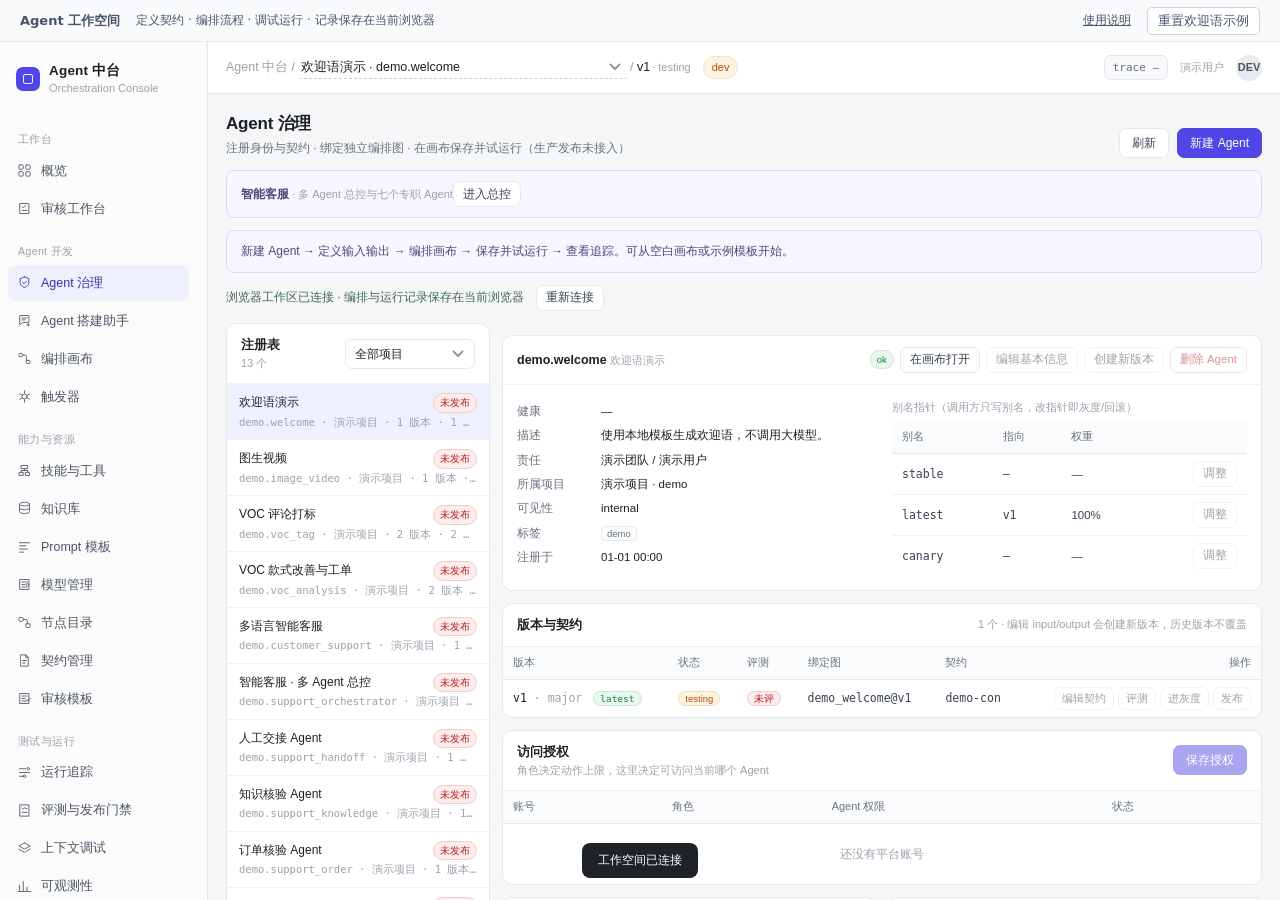
==== commit 10e48400: "Release 7.4.2 with all 13 built-in Agents Publish updated page entry points and asset versions at th" ====
--- a/index.html
+++ b/index.html
@@ -7,13 +7,13 @@
 <link rel="icon" href="data:,">
 <meta name="viewport" content="width=device-width, initial-scale=1">
 <title>Agent 中台</title>
-<link rel="stylesheet" href="./assets/console.css?v=20261112-1">
-<link rel="stylesheet" href="./assets/demo.css?v=20261112-1">
-<link rel="stylesheet" href="./assets/workflow.css?v=20261112-1">
-<link rel="stylesheet" href="./assets/voc.css?v=20261112-1">
-<link rel="stylesheet" href="./assets/support.css?v=20261112-1">
-<link rel="stylesheet" href="./assets/support-team.css?v=20261112-1">
-<link rel="stylesheet" href="./assets/node-guidance.css?v=20261112-2">
+<link rel="stylesheet" href="./assets/console.css?v=20261113-1">
+<link rel="stylesheet" href="./assets/demo.css?v=20261113-1">
+<link rel="stylesheet" href="./assets/workflow.css?v=20261113-1">
+<link rel="stylesheet" href="./assets/voc.css?v=20261113-1">
+<link rel="stylesheet" href="./assets/support.css?v=20261113-1">
+<link rel="stylesheet" href="./assets/support-team.css?v=20261113-1">
+<link rel="stylesheet" href="./assets/node-guidance.css?v=20261113-1">
 </head>
 <body>
 <aside id="demoBanner"><strong>Agent 工作空间</strong><span>定义契约 · 编排流程 · 调试运行 · 记录保存在当前浏览器</span><a href="./guide.html">使用说明</a><button id="demoReset" type="button">重置欢迎语示例</button></aside>
@@ -1241,23 +1241,23 @@
 
 <div class="toast" id="toast"></div>
 
-<script src="./assets/video-config.js?v=20261112-1"></script>
-<script src="./assets/pages-client.js?v=20261112-1"></script><script src="./assets/video-client.js?v=20261112-1"></script>
-<script src="./assets/demo-runtime.js?v=20261112-1"></script>
-<script src="./assets/voc-core.js?v=20261112-1"></script>
-<script src="./assets/voc-v2.js?v=20261112-1"></script>
-<script src="./assets/support-core.js?v=20261112-1"></script>
-<script src="./assets/support-team-core.js?v=20261112-1"></script>
-<script src="./assets/workflow-core.js?v=20261112-1"></script>
-<script src="./assets/workflow-client.js?v=20261112-1"></script>
-<script src="./assets/node-guidance.js?v=20261112-1"></script>
-<script src="./assets/console.js?v=20261112-2"></script>
-<script src="./assets/demo-ui.js?v=20261112-1"></script>
-<script src="./assets/workflow-canvas.js?v=20261112-1"></script>
-<script src="./assets/voc-canvas.js?v=20261112-1"></script>
-<script src="./assets/support-canvas.js?v=20261112-1"></script>
-<script src="./assets/support-team-ui.js?v=20261112-1"></script>
-<script src="./assets/support-team-canvas.js?v=20261112-1"></script>
-<script src="./assets/node-guidance-ui.js?v=20261112-2"></script>
+<script src="./assets/video-config.js?v=20261113-1"></script>
+<script src="./assets/pages-client.js?v=20261113-1"></script><script src="./assets/video-client.js?v=20261113-1"></script>
+<script src="./assets/demo-runtime.js?v=20261113-1"></script>
+<script src="./assets/voc-core.js?v=20261113-1"></script>
+<script src="./assets/voc-v2.js?v=20261113-1"></script>
+<script src="./assets/support-core.js?v=20261113-1"></script>
+<script src="./assets/support-team-core.js?v=20261113-1"></script>
+<script src="./assets/workflow-core.js?v=20261113-1"></script>
+<script src="./assets/workflow-client.js?v=20261113-1"></script>
+<script src="./assets/node-guidance.js?v=20261113-1"></script>
+<script src="./assets/console.js?v=20261113-1"></script>
+<script src="./assets/demo-ui.js?v=20261113-1"></script>
+<script src="./assets/workflow-canvas.js?v=20261113-1"></script>
+<script src="./assets/voc-canvas.js?v=20261113-1"></script>
+<script src="./assets/support-canvas.js?v=20261113-1"></script>
+<script src="./assets/support-team-ui.js?v=20261113-1"></script>
+<script src="./assets/support-team-canvas.js?v=20261113-1"></script>
+<script src="./assets/node-guidance-ui.js?v=20261113-1"></script>
 </body>
 </html>
